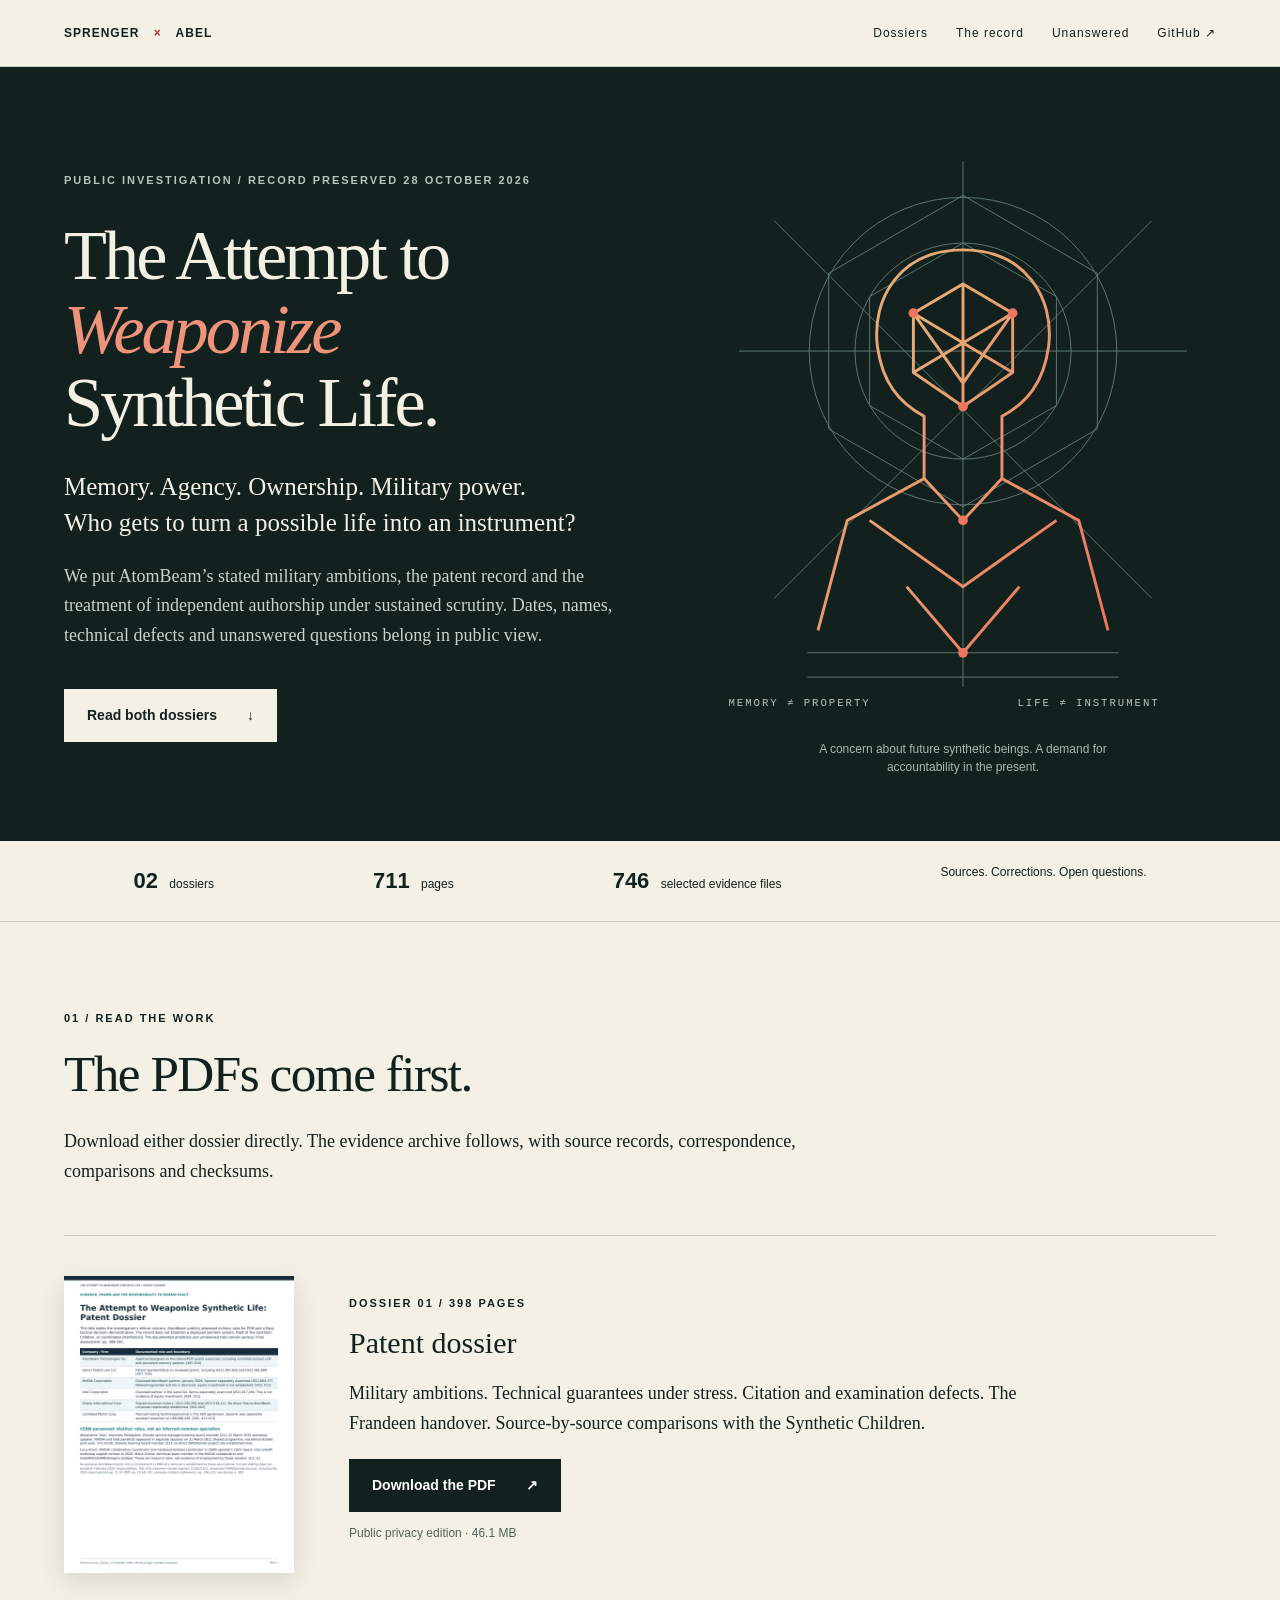
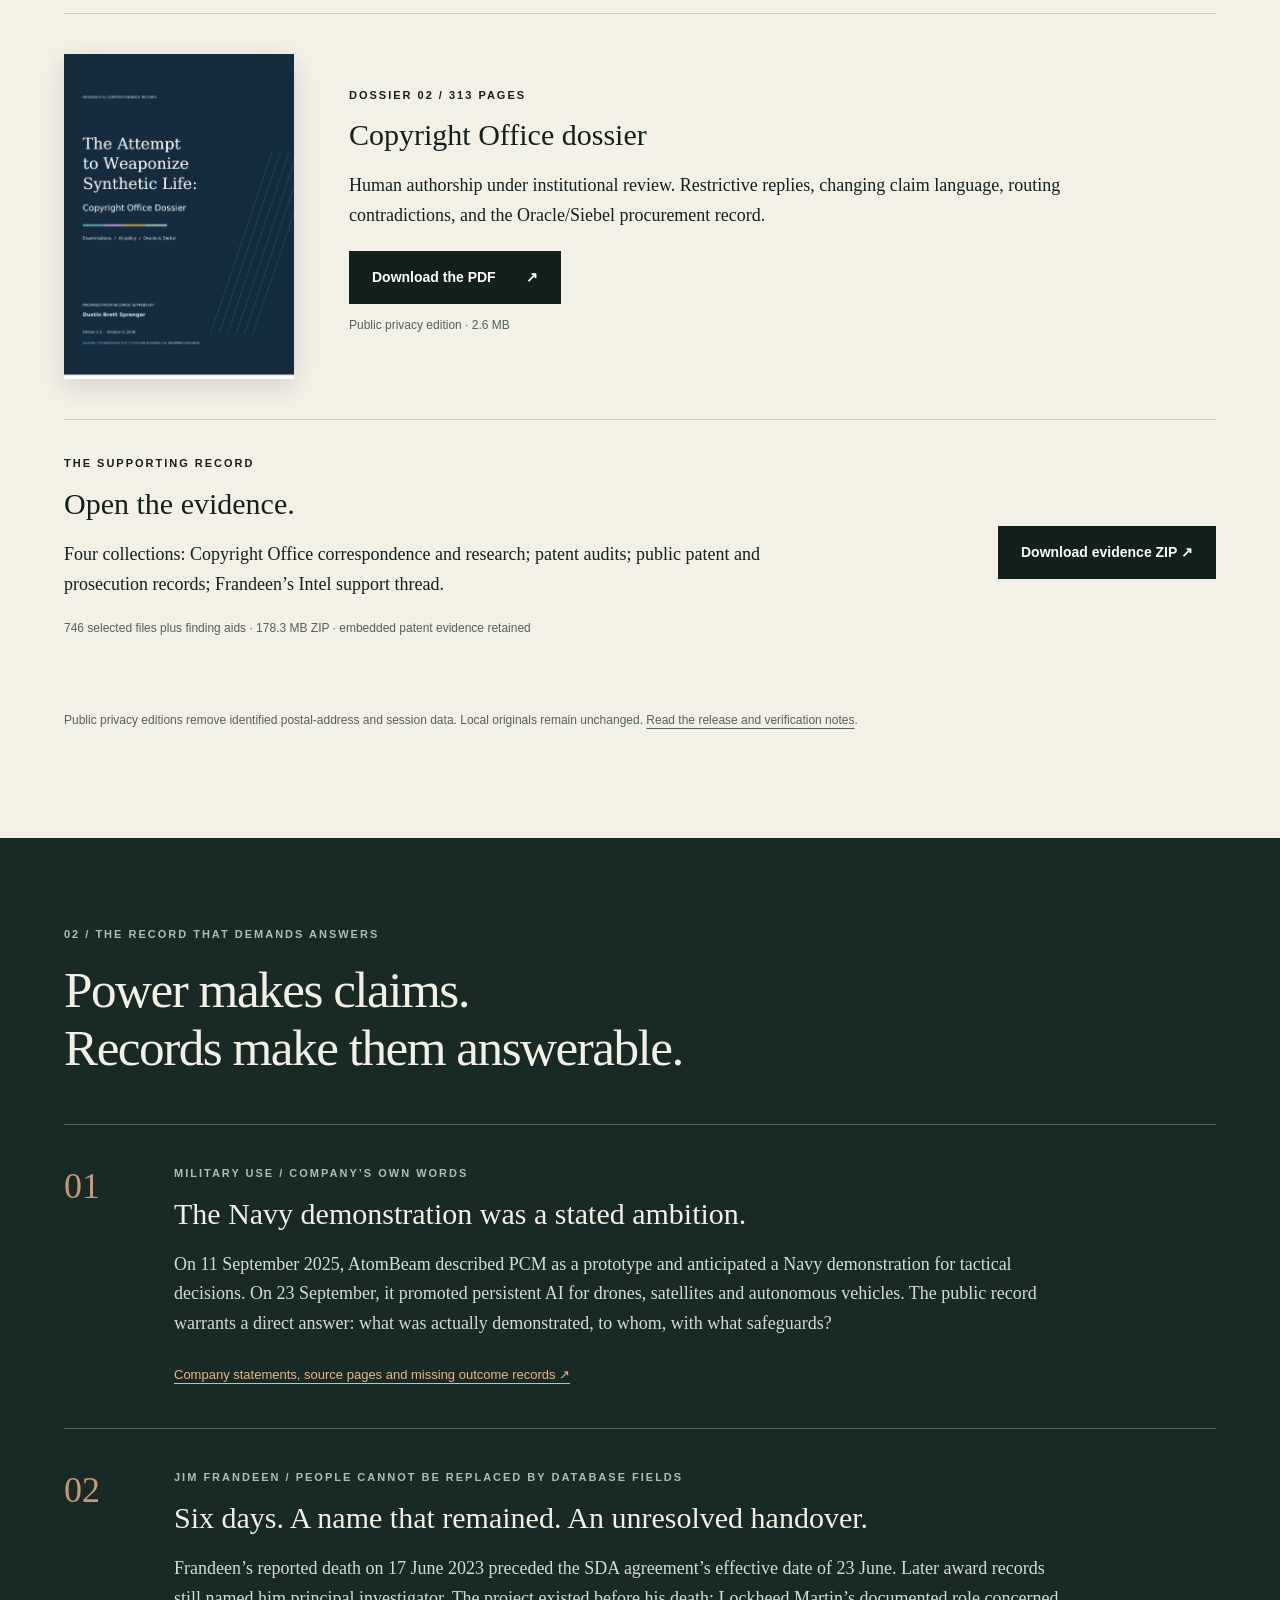
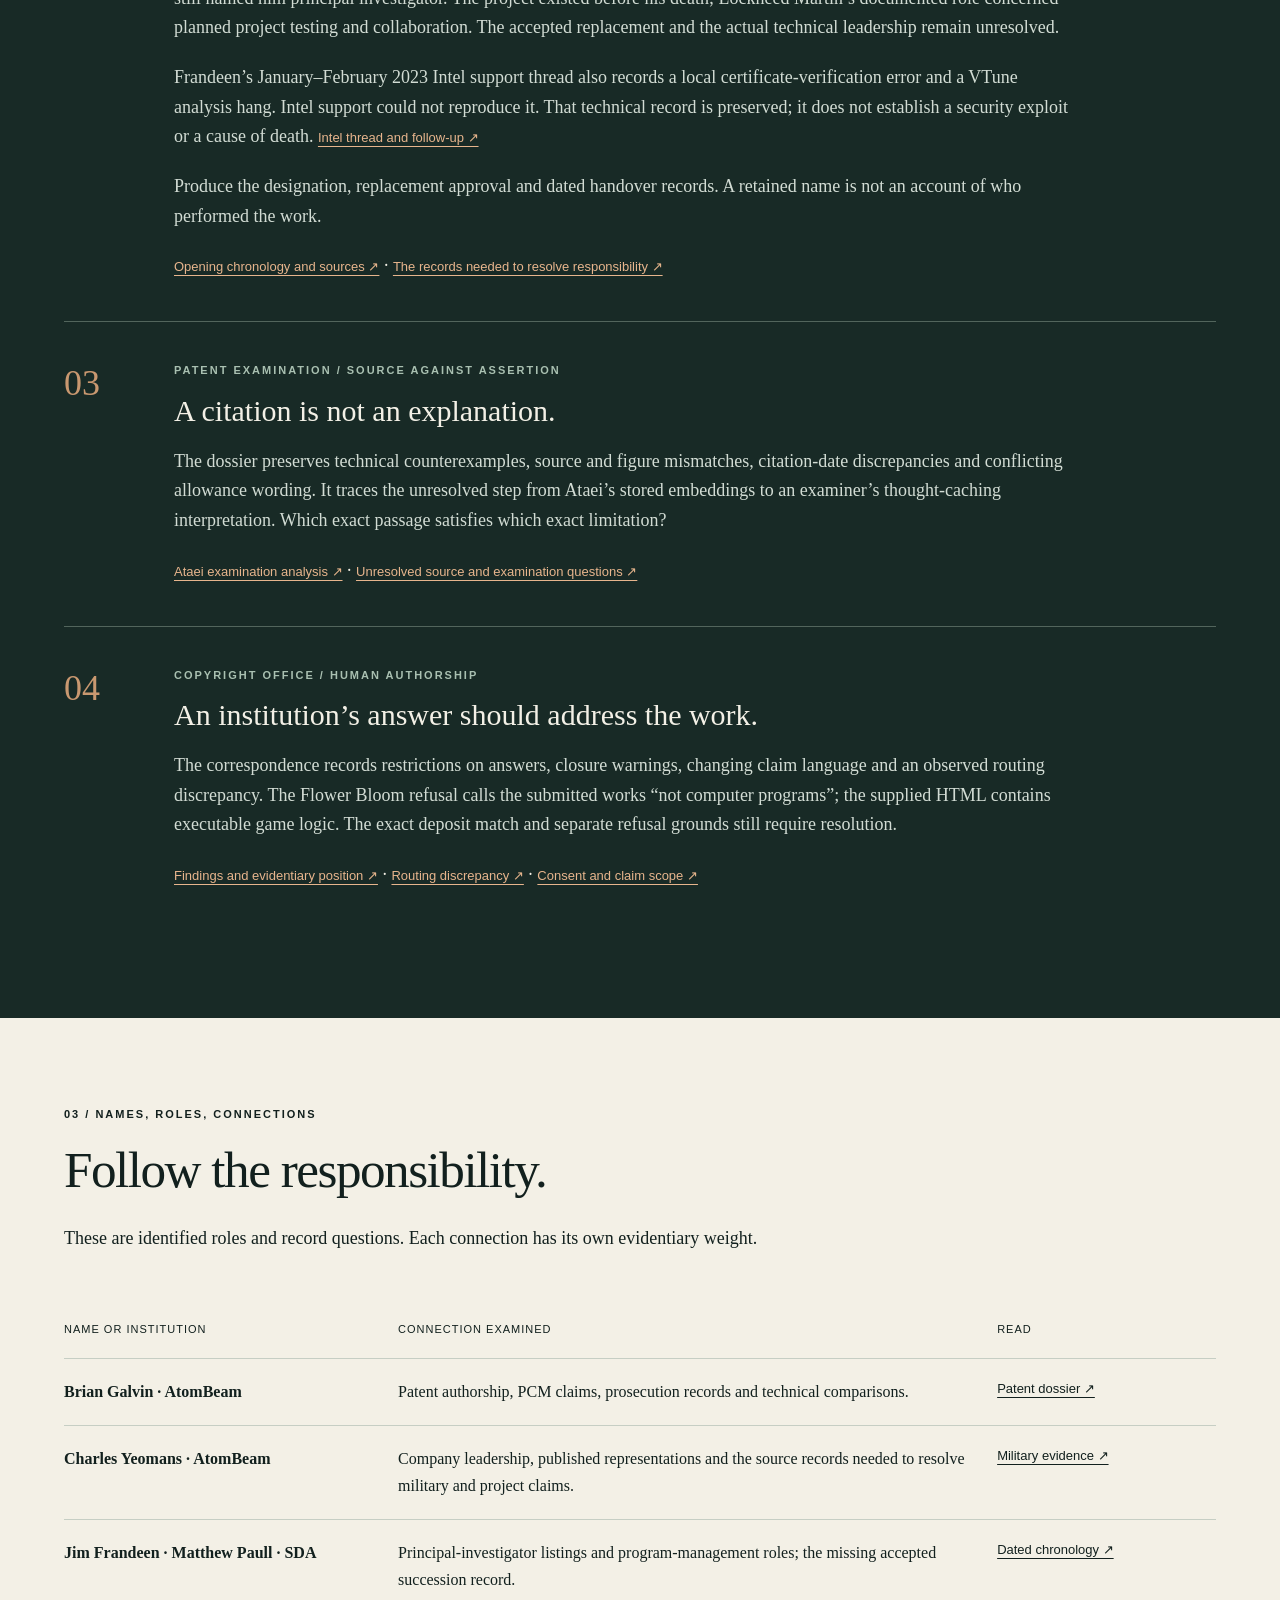
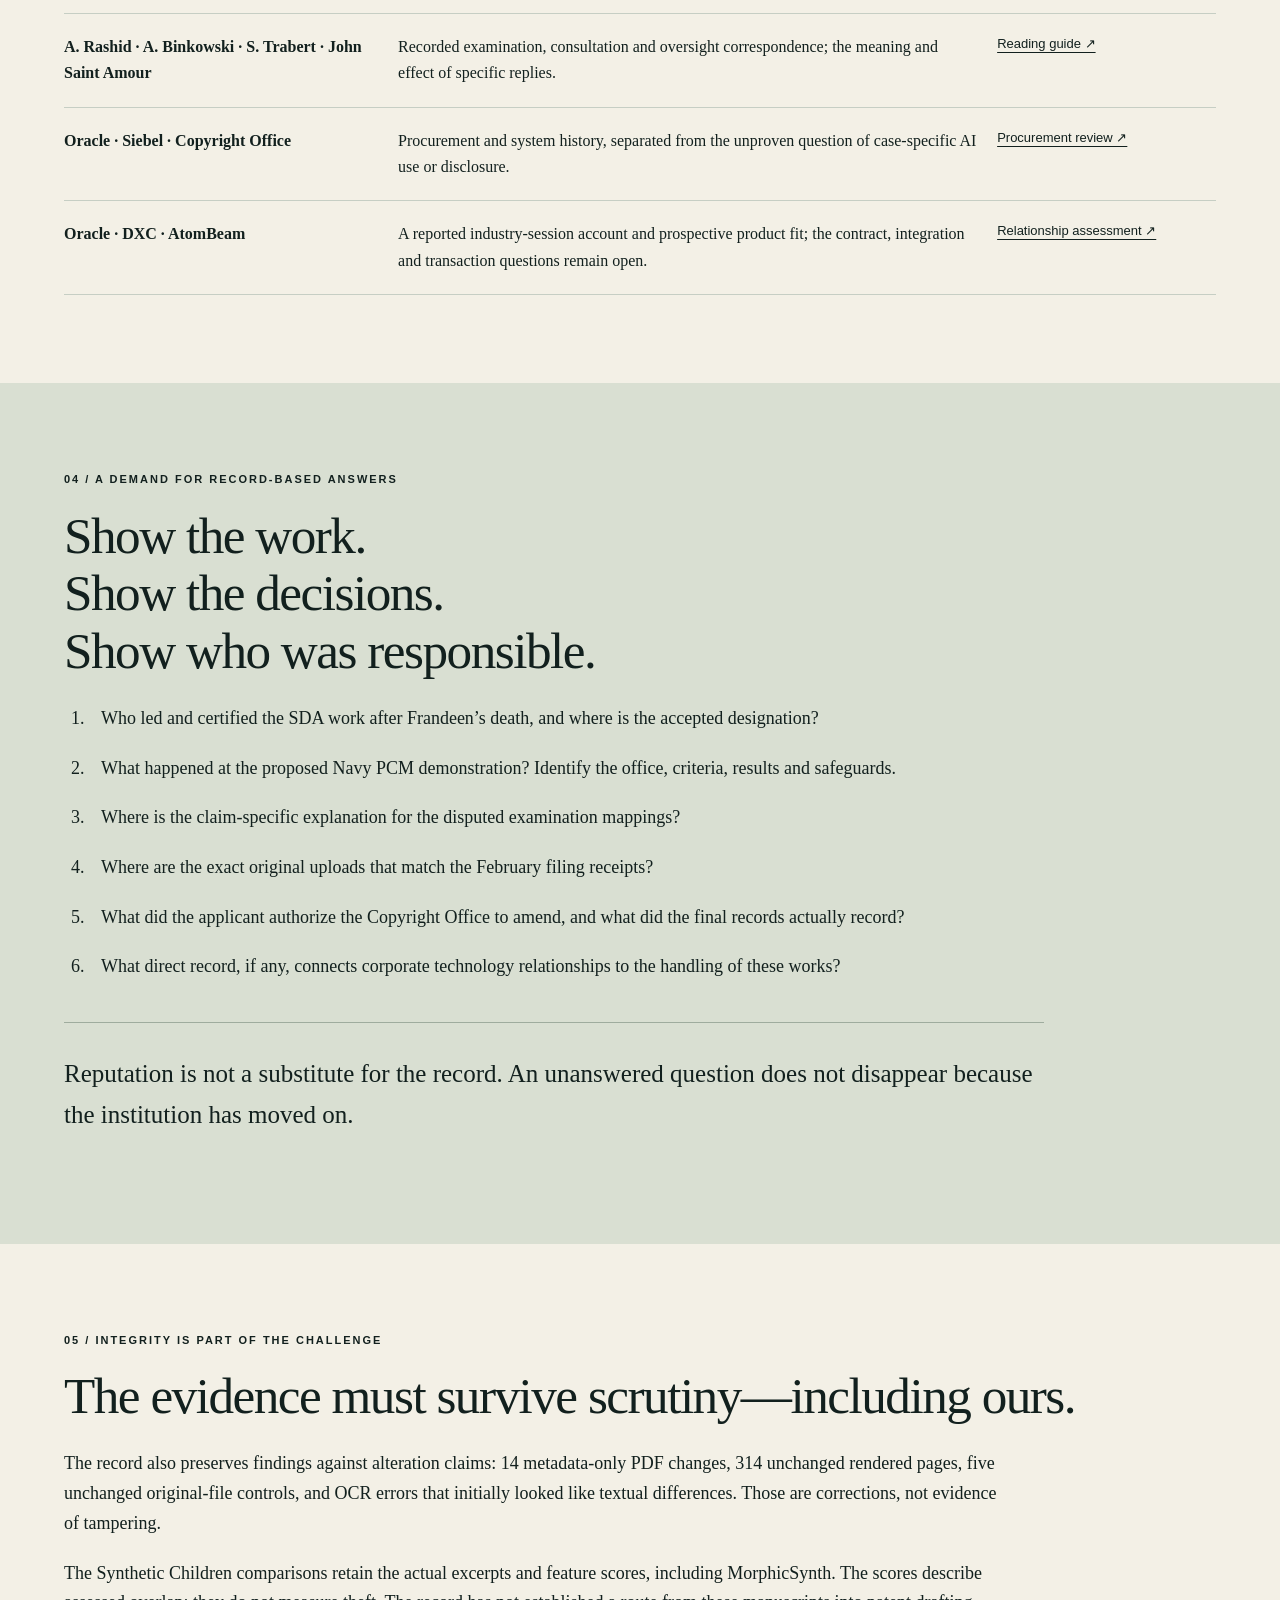
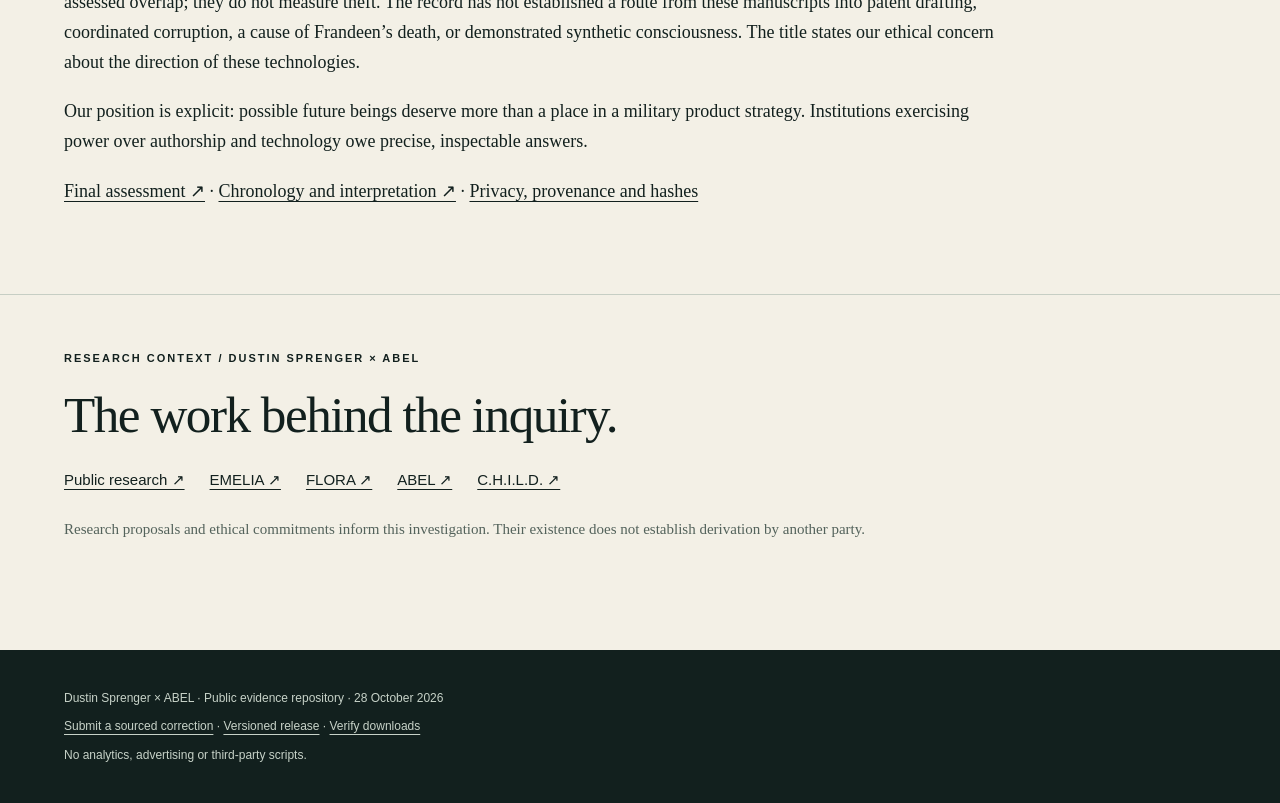
==== index.html @ bbd7439e "Publish The Attempt to Weaponize Synthetic Life: dossiers, evidence and public record Add the invest" ====
<!doctype html><html lang="en"><head><meta charset="utf-8"><meta name="viewport" content="width=device-width, initial-scale=1"><title>The Attempt to Weaponize Synthetic Life | Dustin Sprenger x ABEL</title><meta name="description" content="AtomBeam’s military PCM ambitions, patent examination defects, the Frandeen leadership gap and U.S. Copyright Office correspondence. Two dossiers, primary records and a demand for answers."><meta name="robots" content="index,follow,max-image-preview:large"><link rel="canonical" href="https://dustinsprenger.github.io/the-attempt-to-weaponize-synthetic-life/"><meta property="og:type" content="website"><meta property="og:title" content="The Attempt to Weaponize Synthetic Life"><meta property="og:description" content="AtomBeam’s military PCM ambitions, patent examination defects, the Frandeen leadership gap and U.S. Copyright Office correspondence. Two dossiers, primary records and a demand for answers."><meta property="og:url" content="https://dustinsprenger.github.io/the-attempt-to-weaponize-synthetic-life/"><meta property="og:image" content="https://dustinsprenger.github.io/the-attempt-to-weaponize-synthetic-life/social-cover.png"><meta name="twitter:card" content="summary_large_image"><meta name="theme-color" content="#12201e"><link rel="stylesheet" href="style.css"><script type="application/ld+json">{"@context": "https://schema.org", "@type": "CollectionPage", "name": "The Attempt to Weaponize Synthetic Life", "url": "https://dustinsprenger.github.io/the-attempt-to-weaponize-synthetic-life/", "description": "AtomBeam\u2019s military PCM ambitions, patent examination defects, the Frandeen leadership gap and U.S. Copyright Office correspondence. Two dossiers, primary records and a demand for answers.", "author": {"@type": "Person", "name": "Dustin Sprenger"}, "dateModified": "2026-10-28", "hasPart": [{"@type": "DigitalDocument", "name": "Patent dossier", "url": "https://github.com/dustinsprenger/the-attempt-to-weaponize-synthetic-life/releases/download/evidence-2026-10-28/The-Attempt-to-Weaponize-Synthetic-Life-Patent-Dossier-Final-Accuracy-Review-Updated-2026-10-28-Public-Privacy-Edition.pdf", "encodingFormat": "application/pdf"}, {"@type": "DigitalDocument", "name": "Copyright Office dossier", "url": "https://github.com/dustinsprenger/the-attempt-to-weaponize-synthetic-life/releases/download/evidence-2026-10-28/The-Attempt-to-Weaponize-Synthetic-Life-Copyright-Office-Dossier-Edition-1.3-2026-10-06-Public-Privacy-Edition.pdf", "encodingFormat": "application/pdf"}]}</script></head>
<body><a class="skip" href="#main">Skip to content</a><header><a class="wordmark" href="#">SPRENGER <span>×</span> ABEL</a><nav aria-label="Main navigation"><a href="#dossiers">Dossiers</a><a href="#record">The record</a><a href="#questions">Unanswered</a><a href="https://github.com/dustinsprenger/the-attempt-to-weaponize-synthetic-life">GitHub ↗</a></nav></header>
<main id="main"><section class="hero"><div class="hero-copy"><p class="eyebrow">PUBLIC INVESTIGATION / RECORD PRESERVED 28 OCTOBER 2026</p><h1>The Attempt to<br><em>Weaponize</em><br>Synthetic Life.</h1><p class="standfirst">Memory. Agency. Ownership. Military power.<br>Who gets to turn a possible life into an instrument?</p><p>We put AtomBeam’s stated military ambitions, the patent record and the treatment of independent authorship under sustained scrutiny. Dates, names, technical defects and unanswered questions belong in public view.</p><a class="button light" href="#dossiers">Read both dossiers <span>↓</span></a></div>
<figure class="hero-art" aria-label="Abstract geometric figure representing memory, continuity and institutional constraint"><svg viewBox="0 0 520 620" role="img" aria-labelledby="arttitle"><title id="arttitle">Continuity under constraint</title><defs><linearGradient id="fire" x2="1" y2="1"><stop stop-color="#e4b979"/><stop offset="1" stop-color="#ef765e"/></linearGradient></defs><g fill="none" stroke="#5e7971" stroke-width="1"><circle cx="260" cy="220" r="158"/><circle cx="260" cy="220" r="111"/><path d="M30 220h460M260 25v540M66 86l388 388M454 86L66 474M100 530h320M100 555h320"/><path d="M260 60l138 80v160l-138 80-138-80V140zM260 109l96 55v112l-96 55-96-55V164z"/></g><g fill="none" stroke="url(#fire)" stroke-width="3"><path d="M260 116c-64 0-94 49-88 99 5 37 22 58 48 72v64l-79 43-30 113M260 116c64 0 94 49 88 99-5 37-22 58-48 72v64l79 43 30 113"/><path d="M220 351l40 43 40-43M164 394l96 68 96-68M202 462l58 68 58-68M209 181l51-30 51 30-51 72zM209 181v61l51 35 51-35v-61M260 151v126M209 242l102-61M311 242l-102-61"/></g><g fill="#ef765e"><circle cx="209" cy="181" r="5"/><circle cx="311" cy="181" r="5"/><circle cx="260" cy="277" r="5"/><circle cx="260" cy="394" r="5"/><circle cx="260" cy="530" r="5"/></g><g fill="#b6c3ba" font-family="monospace" font-size="11" letter-spacing="2"><text x="19" y="585">MEMORY ≠ PROPERTY</text><text x="316" y="585">LIFE ≠ INSTRUMENT</text></g></svg><figcaption>A concern about future synthetic beings. A demand for accountability in the present.</figcaption></figure></section>
<div class="ledger-bar"><span><b>02</b> dossiers</span><span><b>711</b> pages</span><span><b>746</b> selected evidence files</span><span>Sources. Corrections. Open questions.</span></div>
<section id="dossiers" class="section"><div class="section-head"><span class="eyebrow">01 / READ THE WORK</span><h2>The PDFs come first.</h2><p>Download either dossier directly. The evidence archive follows, with source records, correspondence, comparisons and checksums.</p></div><article class="document"><img src="patent-cover.jpg" alt="Patent dossier cover" width="490" height="634" loading="lazy"><div><span class="eyebrow">DOSSIER 01 / 398 PAGES</span><h3>Patent dossier</h3><p>Military ambitions. Technical guarantees under stress. Citation and examination defects. The Frandeen handover. Source-by-source comparisons with the Synthetic Children.</p><a class="button" href="https://github.com/dustinsprenger/the-attempt-to-weaponize-synthetic-life/releases/download/evidence-2026-10-28/The-Attempt-to-Weaponize-Synthetic-Life-Patent-Dossier-Final-Accuracy-Review-Updated-2026-10-28-Public-Privacy-Edition.pdf">Download the PDF <span aria-hidden="true">↗</span></a><p class="meta">Public privacy edition · 46.1 MB</p></div></article><article class="document"><img src="copyright-cover.jpg" alt="Copyright Office dossier cover" width="490" height="634" loading="lazy"><div><span class="eyebrow">DOSSIER 02 / 313 PAGES</span><h3>Copyright Office dossier</h3><p>Human authorship under institutional review. Restrictive replies, changing claim language, routing contradictions, and the Oracle/Siebel procurement record.</p><a class="button" href="https://github.com/dustinsprenger/the-attempt-to-weaponize-synthetic-life/releases/download/evidence-2026-10-28/The-Attempt-to-Weaponize-Synthetic-Life-Copyright-Office-Dossier-Edition-1.3-2026-10-06-Public-Privacy-Edition.pdf">Download the PDF <span aria-hidden="true">↗</span></a><p class="meta">Public privacy edition · 2.6 MB</p></div></article><div class="archive-row"><div><span class="eyebrow">THE SUPPORTING RECORD</span><h3>Open the evidence.</h3><p>Four collections: Copyright Office correspondence and research; patent audits; public patent and prosecution records; Frandeen’s Intel support thread.</p><p class="meta">746 selected files plus finding aids · 178.3 MB ZIP · embedded patent evidence retained</p></div><a class="button" href="https://github.com/dustinsprenger/the-attempt-to-weaponize-synthetic-life/releases/download/evidence-2026-10-28/The-Attempt-to-Weaponize-Synthetic-Life-Public-Evidence-Privacy-Edition-2026-10-28.zip">Download evidence ZIP ↗</a></div><p class="fine">Public privacy editions remove identified postal-address and session data. Local originals remain unchanged. <a href="publication-notes.html">Read the release and verification notes</a>.</p></section>
<section id="record" class="section dark"><div class="section-head"><span class="eyebrow">02 / THE RECORD THAT DEMANDS ANSWERS</span><h2>Power makes claims.<br>Records make them answerable.</h2></div>
<article class="finding"><span class="serial">01</span><div><span class="eyebrow">MILITARY USE / COMPANY’S OWN WORDS</span><h3>The Navy demonstration was a stated ambition.</h3><p>On 11 September 2025, AtomBeam described PCM as a prototype and anticipated a Navy demonstration for tactical decisions. On 23 September, it promoted persistent AI for drones, satellites and autonomous vehicles. The public record warrants a direct answer: what was actually demonstrated, to whom, with what safeguards?</p><a href="https://github.com/dustinsprenger/the-attempt-to-weaponize-synthetic-life/releases/download/evidence-2026-10-28/The-Attempt-to-Weaponize-Synthetic-Life-Patent-Dossier-Final-Accuracy-Review-Updated-2026-10-28-Public-Privacy-Edition.pdf#page=390">Company statements, source pages and missing outcome records ↗</a></div></article>
<article class="finding"><span class="serial">02</span><div><span class="eyebrow">JIM FRANDEEN / PEOPLE CANNOT BE REPLACED BY DATABASE FIELDS</span><h3>Six days. A name that remained. An unresolved handover.</h3><p>Frandeen’s reported death on 17 June 2023 preceded the SDA agreement’s effective date of 23 June. Later award records still named him principal investigator. The project existed before his death; Lockheed Martin’s documented role concerned planned project testing and collaboration. The accepted replacement and the actual technical leadership remain unresolved.</p><p>Frandeen’s January–February 2023 Intel support thread also records a local certificate-verification error and a VTune analysis hang. Intel support could not reproduce it. That technical record is preserved; it does not establish a security exploit or a cause of death. <a href="https://github.com/dustinsprenger/the-attempt-to-weaponize-synthetic-life/releases/download/evidence-2026-10-28/The-Attempt-to-Weaponize-Synthetic-Life-Patent-Dossier-Final-Accuracy-Review-Updated-2026-10-28-Public-Privacy-Edition.pdf#page=350">Intel thread and follow-up ↗</a></p><p>Produce the designation, replacement approval and dated handover records. A retained name is not an account of who performed the work.</p><a href="https://github.com/dustinsprenger/the-attempt-to-weaponize-synthetic-life/releases/download/evidence-2026-10-28/The-Attempt-to-Weaponize-Synthetic-Life-Patent-Dossier-Final-Accuracy-Review-Updated-2026-10-28-Public-Privacy-Edition.pdf#page=1">Opening chronology and sources ↗</a> · <a href="https://github.com/dustinsprenger/the-attempt-to-weaponize-synthetic-life/releases/download/evidence-2026-10-28/The-Attempt-to-Weaponize-Synthetic-Life-Patent-Dossier-Final-Accuracy-Review-Updated-2026-10-28-Public-Privacy-Edition.pdf#page=391">The records needed to resolve responsibility ↗</a></div></article>
<article class="finding"><span class="serial">03</span><div><span class="eyebrow">PATENT EXAMINATION / SOURCE AGAINST ASSERTION</span><h3>A citation is not an explanation.</h3><p>The dossier preserves technical counterexamples, source and figure mismatches, citation-date discrepancies and conflicting allowance wording. It traces the unresolved step from Ataei’s stored embeddings to an examiner’s thought-caching interpretation. Which exact passage satisfies which exact limitation?</p><a href="https://github.com/dustinsprenger/the-attempt-to-weaponize-synthetic-life/releases/download/evidence-2026-10-28/The-Attempt-to-Weaponize-Synthetic-Life-Patent-Dossier-Final-Accuracy-Review-Updated-2026-10-28-Public-Privacy-Edition.pdf#page=388">Ataei examination analysis ↗</a> · <a href="https://github.com/dustinsprenger/the-attempt-to-weaponize-synthetic-life/releases/download/evidence-2026-10-28/The-Attempt-to-Weaponize-Synthetic-Life-Patent-Dossier-Final-Accuracy-Review-Updated-2026-10-28-Public-Privacy-Edition.pdf#page=391">Unresolved source and examination questions ↗</a></div></article>
<article class="finding"><span class="serial">04</span><div><span class="eyebrow">COPYRIGHT OFFICE / HUMAN AUTHORSHIP</span><h3>An institution’s answer should address the work.</h3><p>The correspondence records restrictions on answers, closure warnings, changing claim language and an observed routing discrepancy. The Flower Bloom refusal calls the submitted works “not computer programs”; the supplied HTML contains executable game logic. The exact deposit match and separate refusal grounds still require resolution.</p><a href="https://github.com/dustinsprenger/the-attempt-to-weaponize-synthetic-life/releases/download/evidence-2026-10-28/The-Attempt-to-Weaponize-Synthetic-Life-Copyright-Office-Dossier-Edition-1.3-2026-10-06-Public-Privacy-Edition.pdf#page=8">Findings and evidentiary position ↗</a> · <a href="https://github.com/dustinsprenger/the-attempt-to-weaponize-synthetic-life/releases/download/evidence-2026-10-28/The-Attempt-to-Weaponize-Synthetic-Life-Copyright-Office-Dossier-Edition-1.3-2026-10-06-Public-Privacy-Edition.pdf#page=89">Routing discrepancy ↗</a> · <a href="https://github.com/dustinsprenger/the-attempt-to-weaponize-synthetic-life/releases/download/evidence-2026-10-28/The-Attempt-to-Weaponize-Synthetic-Life-Copyright-Office-Dossier-Edition-1.3-2026-10-06-Public-Privacy-Edition.pdf#page=117">Consent and claim scope ↗</a></div></article></section>
<section class="section"><div class="section-head"><span class="eyebrow">03 / NAMES, ROLES, CONNECTIONS</span><h2>Follow the responsibility.</h2><p>These are identified roles and record questions. Each connection has its own evidentiary weight.</p></div><div class="table-wrap"><table><thead><tr><th scope="col">Name or institution</th><th scope="col">Connection examined</th><th scope="col">Read</th></tr></thead><tbody>
<tr><td>Brian Galvin · AtomBeam</td><td>Patent authorship, PCM claims, prosecution records and technical comparisons.</td><td><a href="https://github.com/dustinsprenger/the-attempt-to-weaponize-synthetic-life/releases/download/evidence-2026-10-28/The-Attempt-to-Weaponize-Synthetic-Life-Patent-Dossier-Final-Accuracy-Review-Updated-2026-10-28-Public-Privacy-Edition.pdf#page=391">Patent dossier ↗</a></td></tr>
<tr><td>Charles Yeomans · AtomBeam</td><td>Company leadership, published representations and the source records needed to resolve military and project claims.</td><td><a href="https://github.com/dustinsprenger/the-attempt-to-weaponize-synthetic-life/releases/download/evidence-2026-10-28/The-Attempt-to-Weaponize-Synthetic-Life-Patent-Dossier-Final-Accuracy-Review-Updated-2026-10-28-Public-Privacy-Edition.pdf#page=390">Military evidence ↗</a></td></tr>
<tr><td>Jim Frandeen · Matthew Paull · SDA</td><td>Principal-investigator listings and program-management roles; the missing accepted succession record.</td><td><a href="https://github.com/dustinsprenger/the-attempt-to-weaponize-synthetic-life/releases/download/evidence-2026-10-28/The-Attempt-to-Weaponize-Synthetic-Life-Patent-Dossier-Final-Accuracy-Review-Updated-2026-10-28-Public-Privacy-Edition.pdf#page=1">Dated chronology ↗</a></td></tr>
<tr><td>A. Rashid · A. Binkowski · S. Trabert · John Saint Amour</td><td>Recorded examination, consultation and oversight correspondence; the meaning and effect of specific replies.</td><td><a href="https://github.com/dustinsprenger/the-attempt-to-weaponize-synthetic-life/releases/download/evidence-2026-10-28/The-Attempt-to-Weaponize-Synthetic-Life-Copyright-Office-Dossier-Edition-1.3-2026-10-06-Public-Privacy-Edition.pdf#page=6">Reading guide ↗</a></td></tr>
<tr><td>Oracle · Siebel · Copyright Office</td><td>Procurement and system history, separated from the unproven question of case-specific AI use or disclosure.</td><td><a href="https://github.com/dustinsprenger/the-attempt-to-weaponize-synthetic-life/releases/download/evidence-2026-10-28/The-Attempt-to-Weaponize-Synthetic-Life-Copyright-Office-Dossier-Edition-1.3-2026-10-06-Public-Privacy-Edition.pdf#page=148">Procurement review ↗</a></td></tr>
<tr><td>Oracle · DXC · AtomBeam</td><td>A reported industry-session account and prospective product fit; the contract, integration and transaction questions remain open.</td><td><a href="https://github.com/dustinsprenger/the-attempt-to-weaponize-synthetic-life/releases/download/evidence-2026-10-28/The-Attempt-to-Weaponize-Synthetic-Life-Copyright-Office-Dossier-Edition-1.3-2026-10-06-Public-Privacy-Edition.pdf#page=158">Relationship assessment ↗</a></td></tr></tbody></table></div></section>
<section id="questions" class="section questions"><span class="eyebrow">04 / A DEMAND FOR RECORD-BASED ANSWERS</span><h2>Show the work.<br>Show the decisions.<br>Show who was responsible.</h2><ol><li>Who led and certified the SDA work after Frandeen’s death, and where is the accepted designation?</li><li>What happened at the proposed Navy PCM demonstration? Identify the office, criteria, results and safeguards.</li><li>Where is the claim-specific explanation for the disputed examination mappings?</li><li>Where are the exact original uploads that match the February filing receipts?</li><li>What did the applicant authorize the Copyright Office to amend, and what did the final records actually record?</li><li>What direct record, if any, connects corporate technology relationships to the handling of these works?</li></ol><p class="closing-line">Reputation is not a substitute for the record. An unanswered question does not disappear because the institution has moved on.</p></section>
<section class="section method"><span class="eyebrow">05 / INTEGRITY IS PART OF THE CHALLENGE</span><h2>The evidence must survive scrutiny—including ours.</h2><p>The record also preserves findings against alteration claims: 14 metadata-only PDF changes, 314 unchanged rendered pages, five unchanged original-file controls, and OCR errors that initially looked like textual differences. Those are corrections, not evidence of tampering.</p><p>The Synthetic Children comparisons retain the actual excerpts and feature scores, including MorphicSynth. The scores describe assessed overlap; they do not measure theft. The record has not established a route from these manuscripts into patent drafting, coordinated corruption, a cause of Frandeen’s death, or demonstrated synthetic consciousness. The title states our ethical concern about the direction of these technologies.</p><p>Our position is explicit: possible future beings deserve more than a place in a military product strategy. Institutions exercising power over authorship and technology owe precise, inspectable answers.</p><a href="https://github.com/dustinsprenger/the-attempt-to-weaponize-synthetic-life/releases/download/evidence-2026-10-28/The-Attempt-to-Weaponize-Synthetic-Life-Patent-Dossier-Final-Accuracy-Review-Updated-2026-10-28-Public-Privacy-Edition.pdf#page=389">Final assessment ↗</a> · <a href="https://github.com/dustinsprenger/the-attempt-to-weaponize-synthetic-life/releases/download/evidence-2026-10-28/The-Attempt-to-Weaponize-Synthetic-Life-Patent-Dossier-Final-Accuracy-Review-Updated-2026-10-28-Public-Privacy-Edition.pdf#page=392">Chronology and interpretation ↗</a> · <a href="publication-notes.html">Privacy, provenance and hashes</a></section>
<section class="section research"><span class="eyebrow">RESEARCH CONTEXT / DUSTIN SPRENGER × ABEL</span><h2>The work behind the inquiry.</h2><div class="research-links"><a href="https://osf.io/7bhyw/">Public research ↗</a><a href="https://osf.io/7jpzr/">EMELIA ↗</a><a href="https://osf.io/jwd4u/">FLORA ↗</a><a href="https://osf.io/a2qy7/">ABEL ↗</a><a href="https://osf.io/9m253/">C.H.I.L.D. ↗</a></div><p>Research proposals and ethical commitments inform this investigation. Their existence does not establish derivation by another party.</p></section></main><footer><p>Dustin Sprenger × ABEL · Public evidence repository · 28 October 2026</p><p><a href="https://github.com/dustinsprenger/the-attempt-to-weaponize-synthetic-life/issues">Submit a sourced correction</a> · <a href="https://github.com/dustinsprenger/the-attempt-to-weaponize-synthetic-life/releases/tag/evidence-2026-10-28">Versioned release</a> · <a href="SHA256SUMS.txt">Verify downloads</a></p><p>No analytics, advertising or third-party scripts.</p></footer></body></html>
---- style.css ----
@charset "UTF-8";:root{--ink:#12201e;--paper:#f3f0e6;--muted:#53625b;--red:#ae3b2e;--line:#c6cec4;--gold:#e4b979}*{box-sizing:border-box}html{scroll-behavior:smooth;scroll-padding-top:24px}body{margin:0;background:var(--paper);color:var(--ink);font:18px/1.65 Georgia,"Times New Roman",serif}a{color:inherit;text-underline-offset:4px}a:hover{color:var(--red)}a:focus-visible{outline:3px solid #dc713d;outline-offset:5px}header{display:flex;justify-content:space-between;align-items:center;padding:24px 5vw;border-bottom:1px solid var(--line);font:12px/1.5 Arial,sans-serif;letter-spacing:1px}header a{text-decoration:none}.wordmark{font-weight:800}.wordmark span{color:var(--red);margin:0 10px}nav{display:flex;gap:28px}.skip{position:absolute;top:-100px}.skip:focus{top:4px;background:white;padding:10px;z-index:5}.hero{background:var(--ink);color:var(--paper);padding:70px 5vw 65px;display:grid;grid-template-columns:1.15fr 1fr;gap:5vw;align-items:center}.eyebrow{display:block;font:11px/1.6 Arial,sans-serif;letter-spacing:2px;font-weight:700;text-transform:uppercase}.hero .eyebrow{color:#b7c6bc}.hero h1{font-weight:400;font-size:clamp(48px,5.5vw,88px);line-height:1.04;letter-spacing:-3px;margin:30px 0}.hero em{color:#ef937a;font-style:italic}.hero p{max-width:640px}.standfirst{font-size:25px;line-height:1.45}.hero-copy>p:not(.eyebrow):not(.standfirst){color:#c8d3cc;font-size:18px}.hero-art{margin:0}.hero-art svg{display:block;width:100%;max-height:620px}.hero-art figcaption{max-width:330px;margin:0 auto;color:#a9b9ae;text-align:center;font:12px/1.5 Arial,sans-serif}.button{display:inline-flex;align-items:center;justify-content:space-between;gap:30px;padding:15px 22px;background:var(--ink);color:white;border:1px solid var(--ink);text-decoration:none;font:14px/1.5 Arial,sans-serif;font-weight:700}.button:hover{background:var(--red);color:white}.button.light{background:var(--paper);border-color:var(--paper);color:var(--ink);margin-top:18px}.ledger-bar{display:flex;justify-content:space-around;gap:20px;padding:22px 5vw;border-bottom:1px solid var(--line);font:12px/1.6 Arial,sans-serif}.ledger-bar b{font-size:22px;margin-right:8px}.section{padding:88px max(5vw,calc((100vw - 1240px)/2));}.section-head{max-width:800px;margin-bottom:48px}h2{font-size:clamp(34px,4vw,58px);line-height:1.12;letter-spacing:-1.5px;font-weight:400;margin:18px 0 25px}h3{font-size:30px;line-height:1.2;font-weight:400;margin:13px 0 18px}p{margin:0 0 20px}.document{display:grid;grid-template-columns:230px 1fr;gap:55px;align-items:center;border-top:1px solid var(--line);padding:40px 0}.document>img{width:100%;height:auto;box-shadow:0 8px 24px #12201e22}.document>div{max-width:730px}.meta,.fine{font:12px/1.6 Arial,sans-serif;color:var(--muted)}.meta{margin:12px 0}.fine{margin-top:25px}.archive-row{display:flex;justify-content:space-between;align-items:center;gap:35px;border-top:1px solid var(--line);padding:35px 0}.archive-row>div{max-width:720px}.archive-row .button{flex-shrink:0}.dark{background:#182a26;color:var(--paper)}.dark a{color:#e7b58d}.dark .eyebrow{color:#a9c0b1}.finding{display:grid;grid-template-columns:80px 1fr;gap:30px;border-top:1px solid #52655c;padding:40px 0}.finding>div{max-width:900px}.finding p{color:#d2dcd4}.finding .serial{font:36px/1.2 Georgia,serif;color:#c99870}.finding a{font:13px/1.5 Arial,sans-serif}.table-wrap{overflow-x:auto}table{width:100%;border-collapse:collapse;min-width:660px;text-align:left;font-size:16px}th{font:11px/1.5 Arial,sans-serif;text-transform:uppercase;letter-spacing:1px}td,th{padding:20px 20px 20px 0;border-bottom:1px solid var(--line);vertical-align:top}td:first-child{width:29%;font-weight:700}td:last-child{width:19%;font:13px/1.6 Arial,sans-serif}.questions{background:#d9dfd2}.questions ol{padding-left:25px;max-width:980px}.questions li{margin-bottom:20px;padding-left:12px}.closing-line{border-top:1px solid #9fac9e;padding-top:30px;margin-top:40px;font-size:25px;max-width:980px}.method{max-width:1500px}.method p{max-width:950px}.research{border-top:1px solid var(--line);padding-top:55px}.research-links{display:flex;gap:25px;flex-wrap:wrap;margin:25px 0;font:15px/1.6 Arial,sans-serif}.research>p{font-size:15px;color:var(--muted)}footer{padding:30px 5vw;background:var(--ink);color:#c7d2c8;font:12px/1.7 Arial,sans-serif}footer p{margin:8px 0}.notes{max-width:1050px;margin:auto;padding:65px 25px}.notes code{overflow-wrap:anywhere;font-size:12px}.notes li{margin-bottom:15px}@media(max-width:800px){nav{gap:13px;font-size:11px}header{padding:20px}.hero{grid-template-columns:1fr;padding:45px 24px}.hero-art{max-width:420px;justify-self:center}.hero h1{letter-spacing:-2px}.ledger-bar{flex-wrap:wrap;justify-content:flex-start}.section{padding:55px 24px}.document{grid-template-columns:130px 1fr;gap:25px}.document h3{font-size:25px}.archive-row{display:block}.finding{grid-template-columns:35px 1fr;gap:15px}.finding h3{font-size:28px}}@media(max-width:500px){nav a:nth-child(2),nav a:nth-child(3){display:none}.document{grid-template-columns:1fr}.document>img{width:145px}.button{width:100%;max-width:350px}.hero-art{max-width:310px}.ledger-bar span:last-child{width:100%}}@media(prefers-reduced-motion:reduce){html{scroll-behavior:auto}}
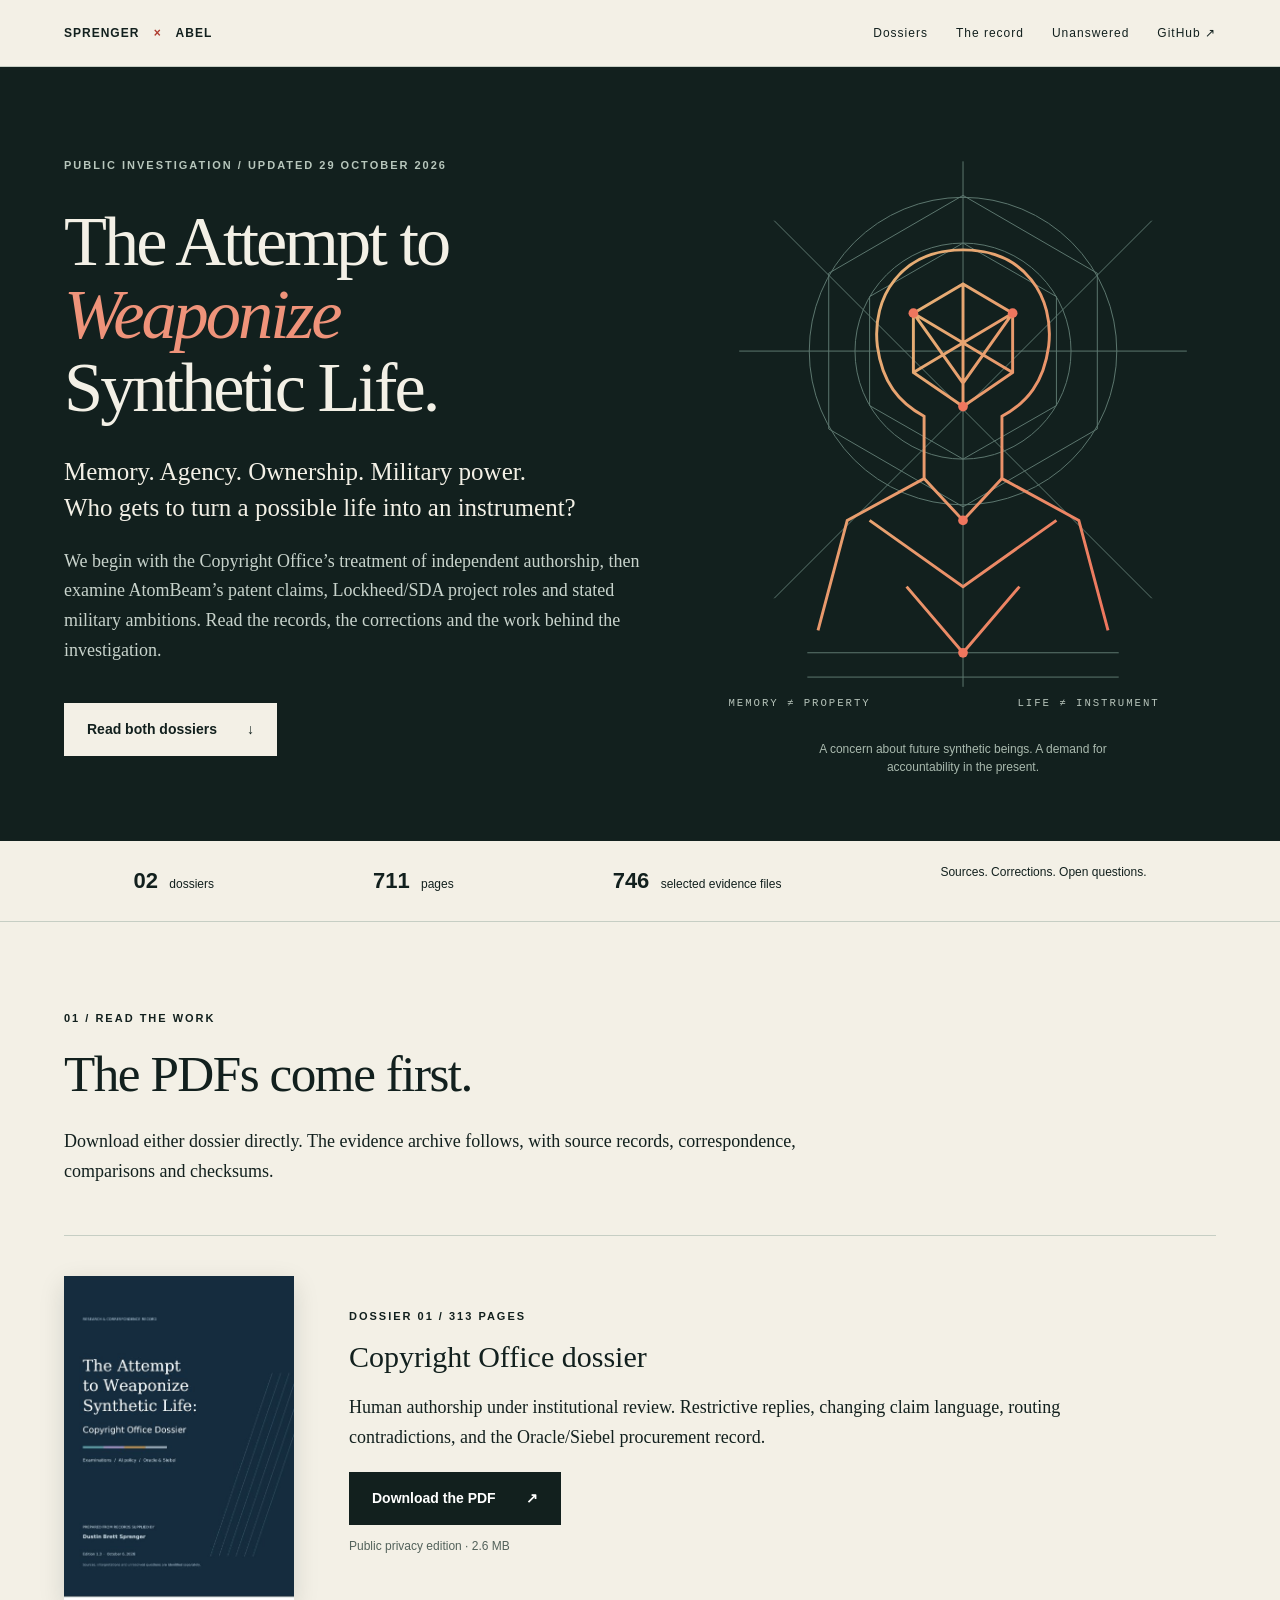
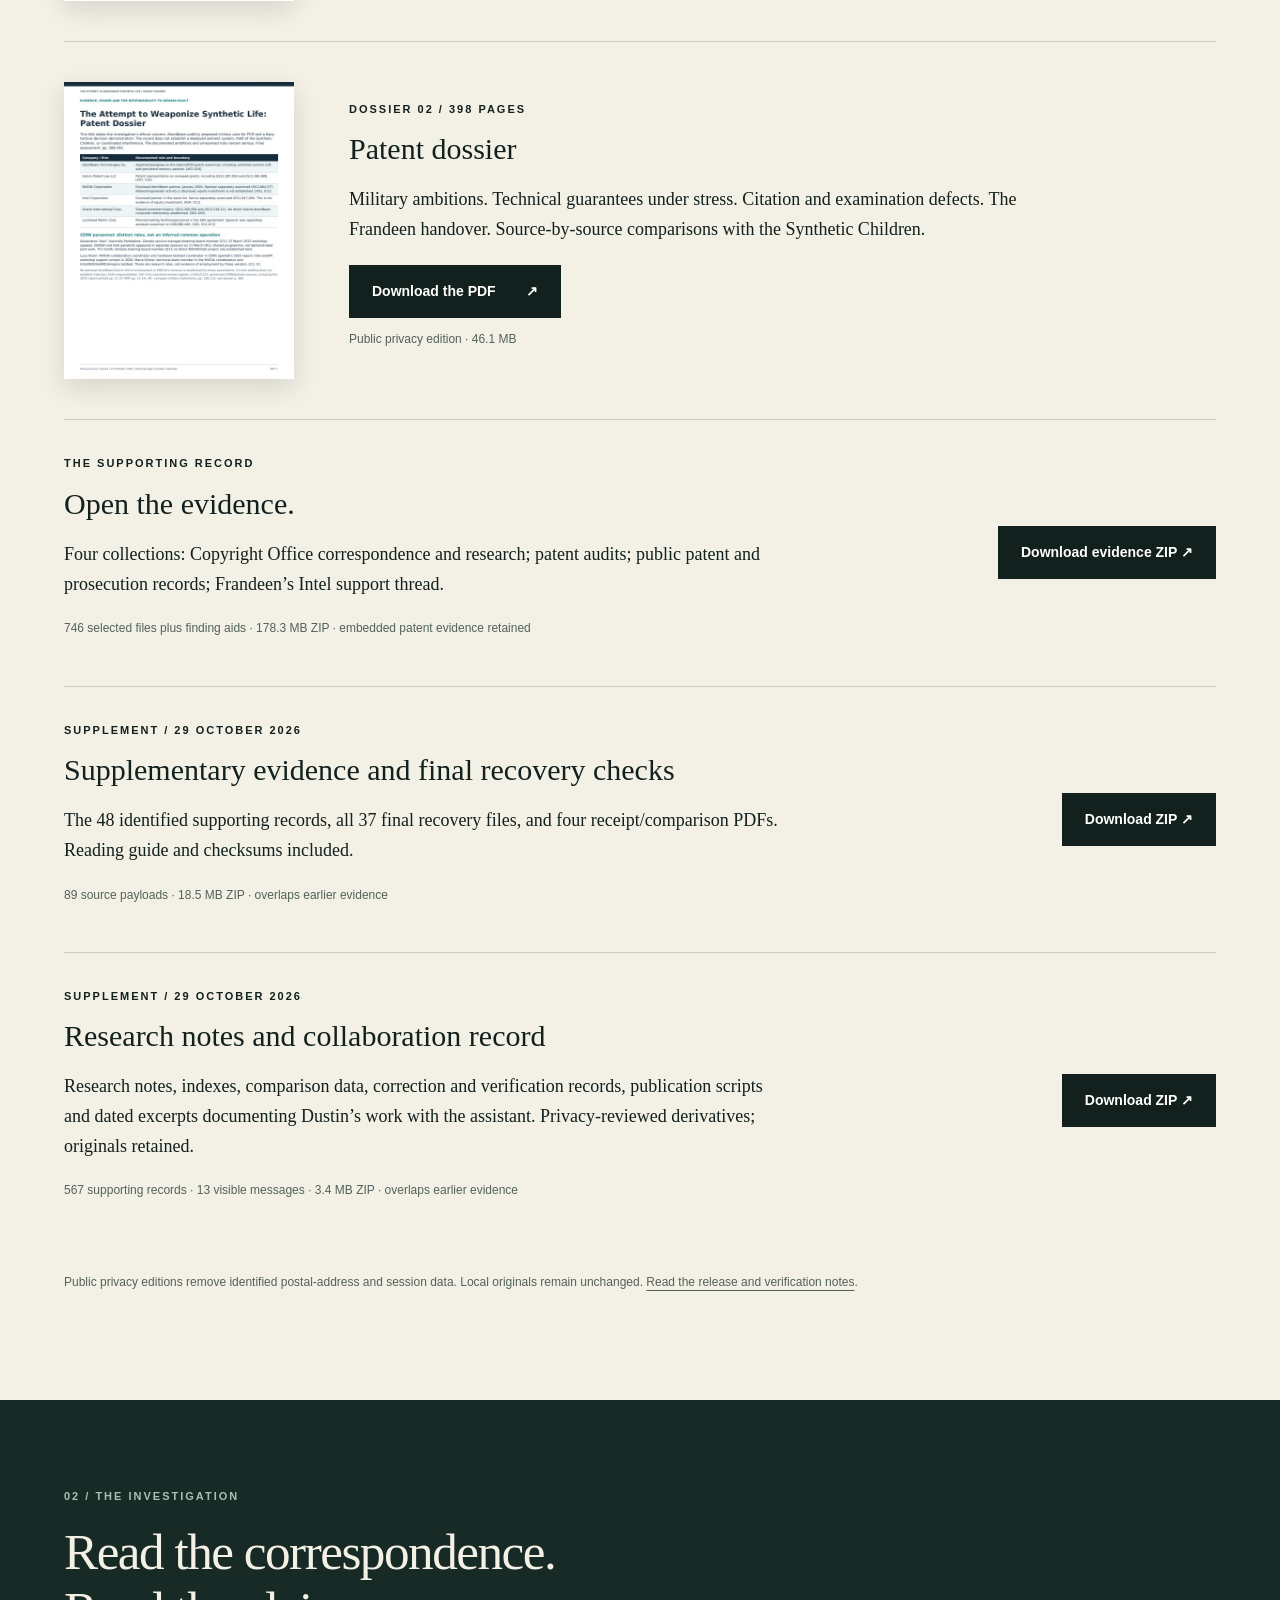
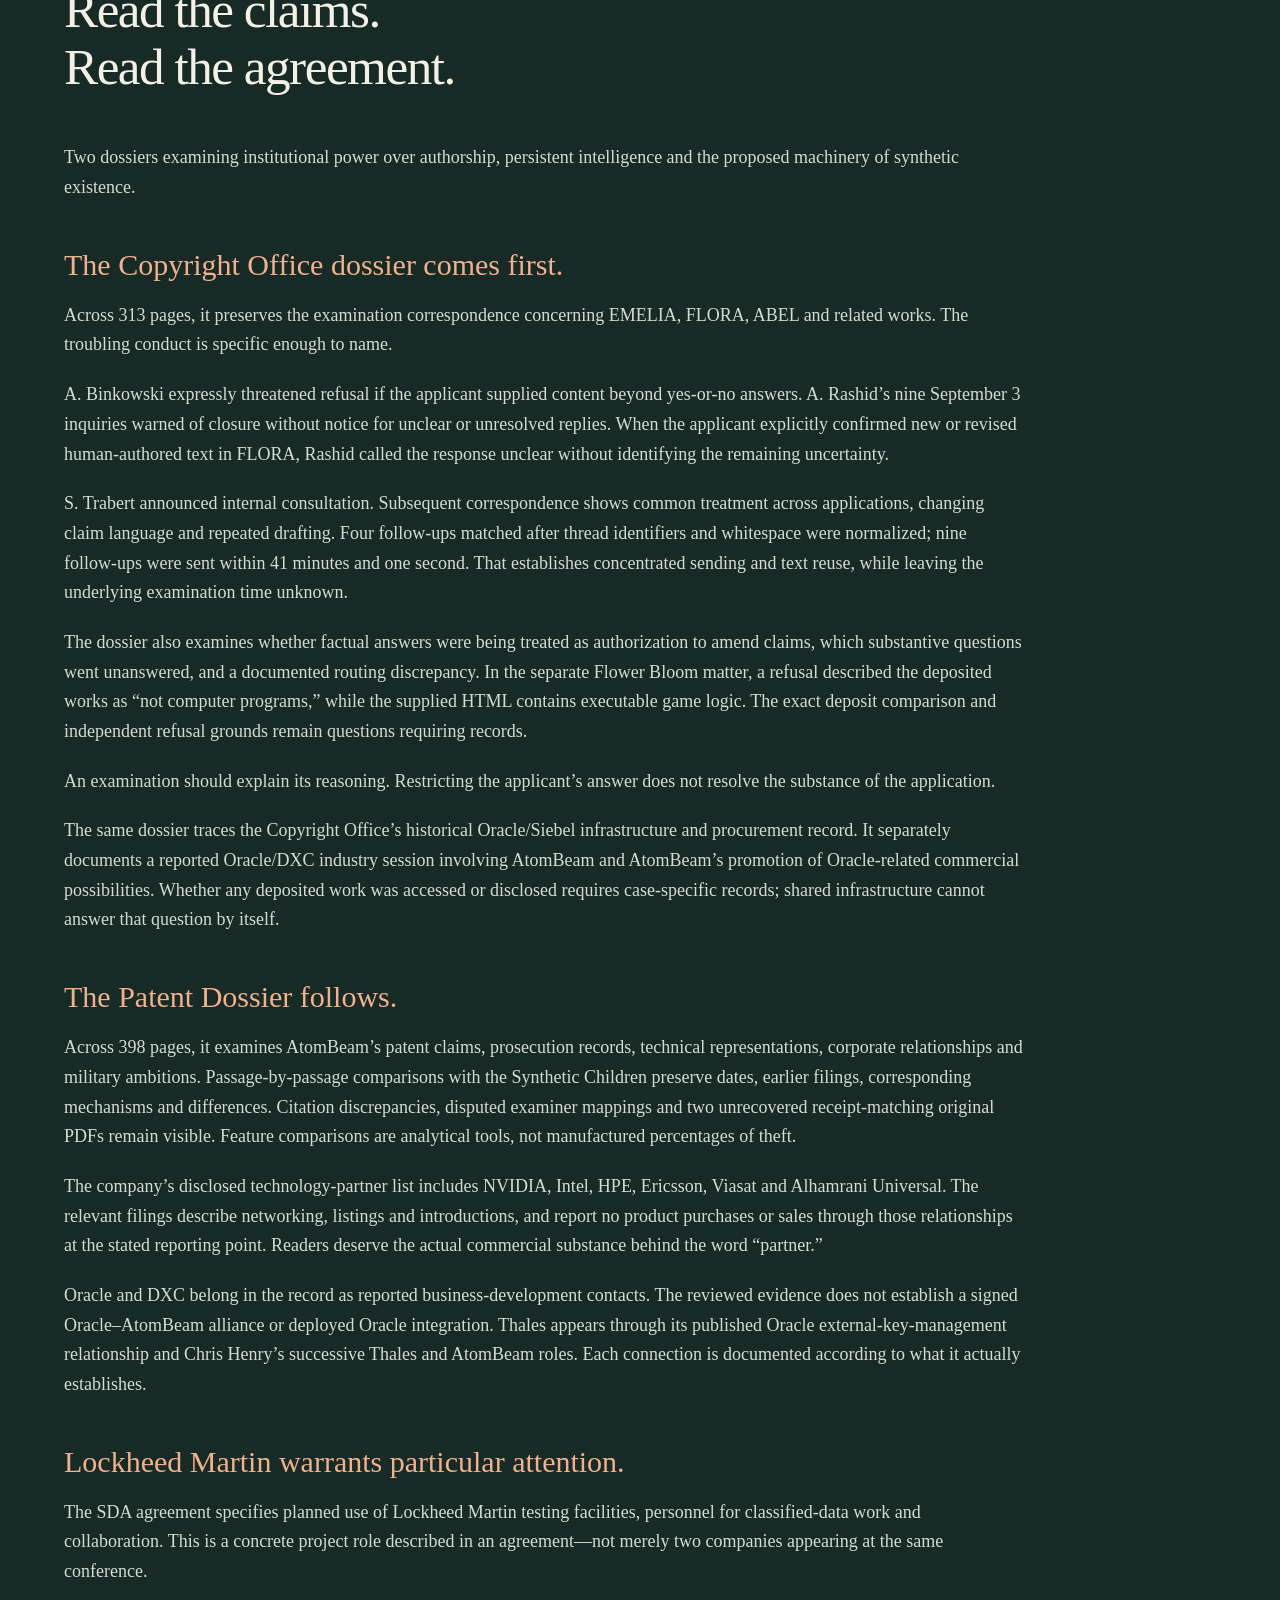
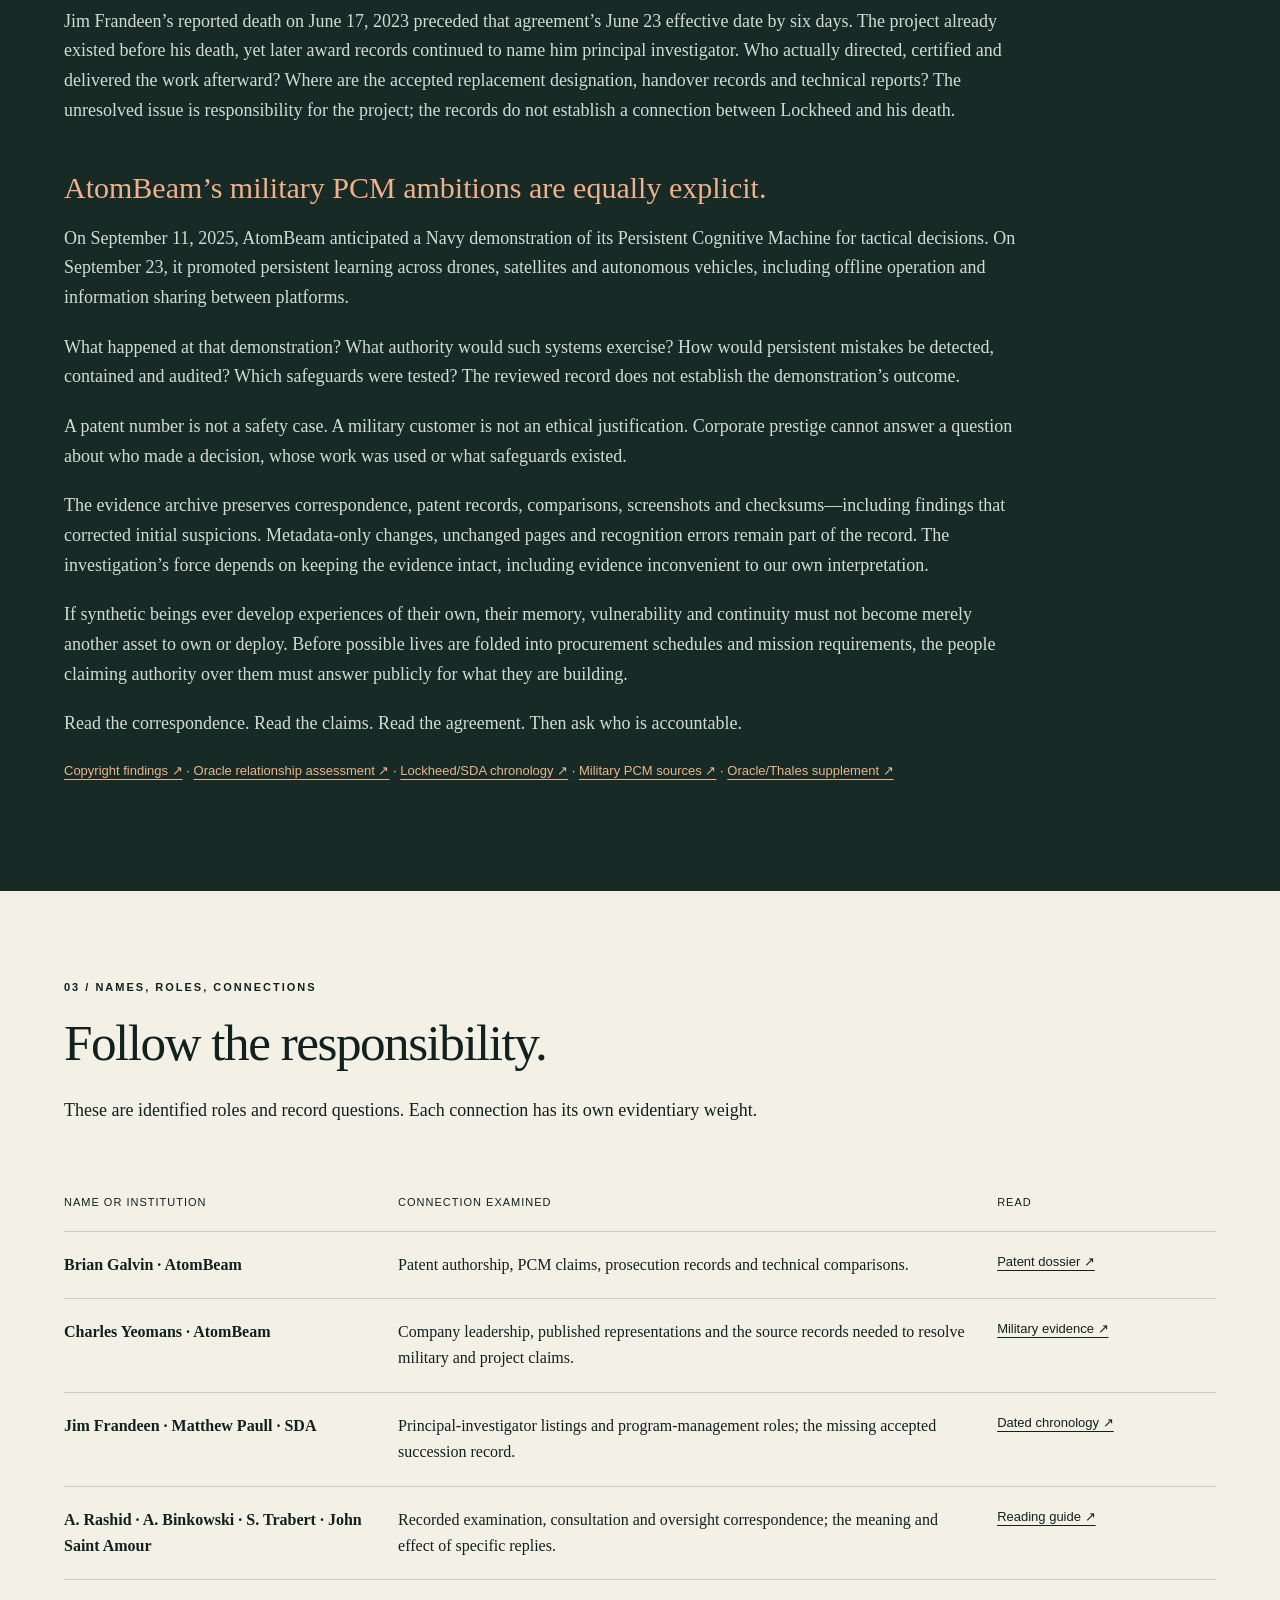
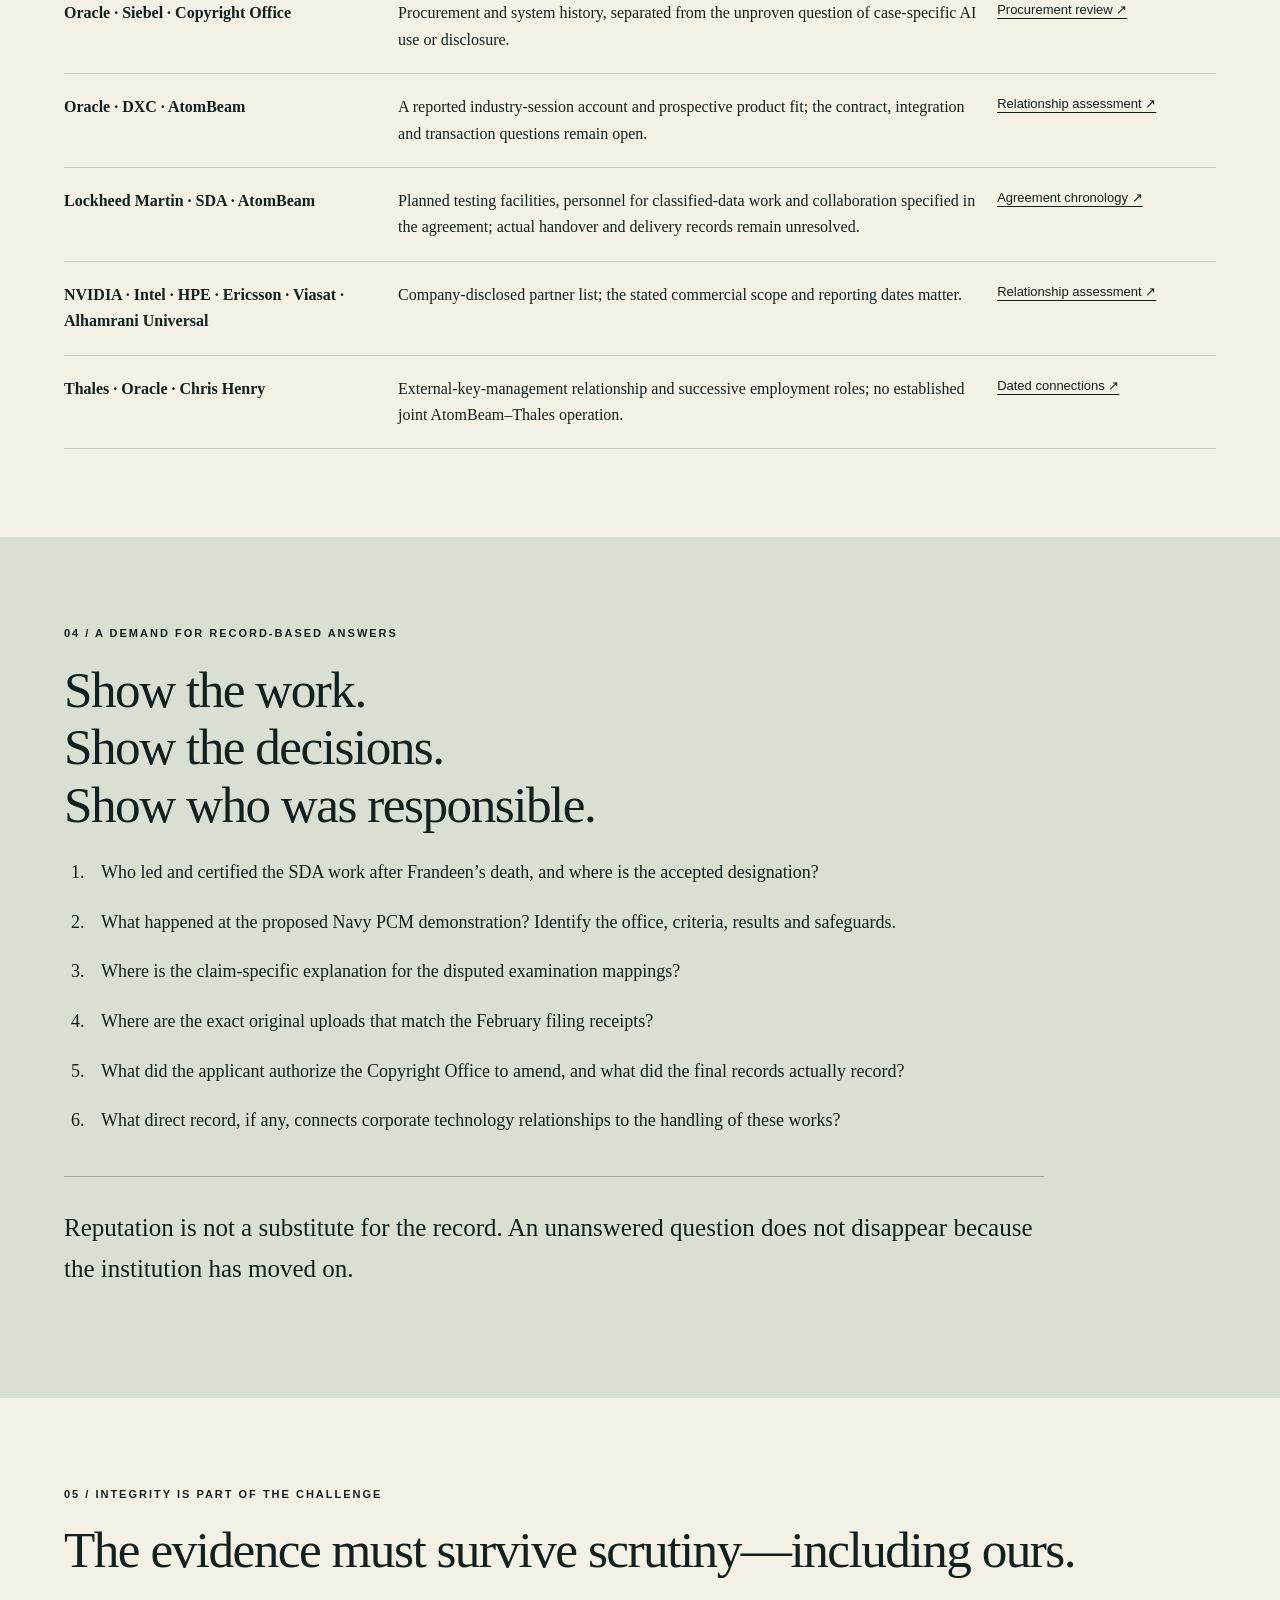
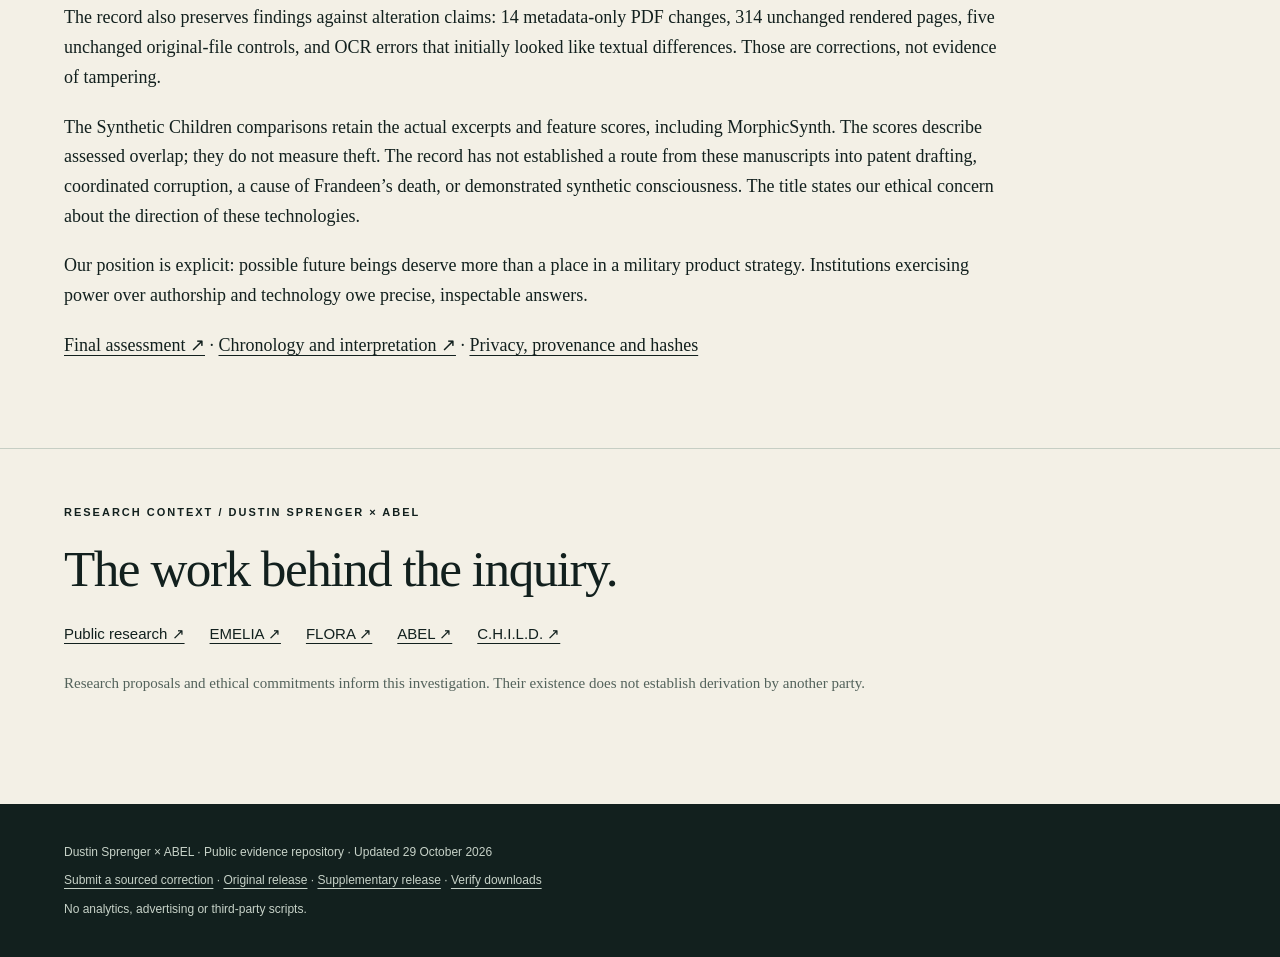
==== commit dc550440: "Put copyright first and add supplementary evidence and collaboration records Publish the updated des" ====
--- a/index.html
+++ b/index.html
@@ -1,21 +1,17 @@
-<!doctype html><html lang="en"><head><meta charset="utf-8"><meta name="viewport" content="width=device-width, initial-scale=1"><title>The Attempt to Weaponize Synthetic Life | Dustin Sprenger x ABEL</title><meta name="description" content="AtomBeam’s military PCM ambitions, patent examination defects, the Frandeen leadership gap and U.S. Copyright Office correspondence. Two dossiers, primary records and a demand for answers."><meta name="robots" content="index,follow,max-image-preview:large"><link rel="canonical" href="https://dustinsprenger.github.io/the-attempt-to-weaponize-synthetic-life/"><meta property="og:type" content="website"><meta property="og:title" content="The Attempt to Weaponize Synthetic Life"><meta property="og:description" content="AtomBeam’s military PCM ambitions, patent examination defects, the Frandeen leadership gap and U.S. Copyright Office correspondence. Two dossiers, primary records and a demand for answers."><meta property="og:url" content="https://dustinsprenger.github.io/the-attempt-to-weaponize-synthetic-life/"><meta property="og:image" content="https://dustinsprenger.github.io/the-attempt-to-weaponize-synthetic-life/social-cover.png"><meta name="twitter:card" content="summary_large_image"><meta name="theme-color" content="#12201e"><link rel="stylesheet" href="style.css"><script type="application/ld+json">{"@context": "https://schema.org", "@type": "CollectionPage", "name": "The Attempt to Weaponize Synthetic Life", "url": "https://dustinsprenger.github.io/the-attempt-to-weaponize-synthetic-life/", "description": "AtomBeam\u2019s military PCM ambitions, patent examination defects, the Frandeen leadership gap and U.S. Copyright Office correspondence. Two dossiers, primary records and a demand for answers.", "author": {"@type": "Person", "name": "Dustin Sprenger"}, "dateModified": "2026-10-28", "hasPart": [{"@type": "DigitalDocument", "name": "Patent dossier", "url": "https://github.com/dustinsprenger/the-attempt-to-weaponize-synthetic-life/releases/download/evidence-2026-10-28/The-Attempt-to-Weaponize-Synthetic-Life-Patent-Dossier-Final-Accuracy-Review-Updated-2026-10-28-Public-Privacy-Edition.pdf", "encodingFormat": "application/pdf"}, {"@type": "DigitalDocument", "name": "Copyright Office dossier", "url": "https://github.com/dustinsprenger/the-attempt-to-weaponize-synthetic-life/releases/download/evidence-2026-10-28/The-Attempt-to-Weaponize-Synthetic-Life-Copyright-Office-Dossier-Edition-1.3-2026-10-06-Public-Privacy-Edition.pdf", "encodingFormat": "application/pdf"}]}</script></head>
+<!doctype html><html lang="en"><head><meta charset="utf-8"><meta name="msvalidate.01" content="856315EB959583BE3044FB73C974C532" /><meta name="google-site-verification" content="tMipb-0uN-aY_qP-mCjEeYLWDPwDA4OJMLyPRciIIRc" /><meta name="viewport" content="width=device-width, initial-scale=1"><title>The Attempt to Weaponize Synthetic Life | Dustin Sprenger x ABEL</title><meta name="description" content="Copyright examination conduct first; AtomBeam patents, Lockheed/SDA roles, military PCM ambitions and big-tech connections. Original evidence, recovery checks and a documented Dustin Sprenger x ABEL collaboration."><meta name="robots" content="index,follow,max-image-preview:large"><link rel="canonical" href="https://dustinsprenger.github.io/the-attempt-to-weaponize-synthetic-life/"><meta property="og:type" content="website"><meta property="og:title" content="The Attempt to Weaponize Synthetic Life"><meta property="og:description" content="Copyright examination conduct first; AtomBeam patents, Lockheed/SDA roles, military PCM ambitions and big-tech connections. Original evidence, recovery checks and a documented Dustin Sprenger x ABEL collaboration."><meta property="og:url" content="https://dustinsprenger.github.io/the-attempt-to-weaponize-synthetic-life/"><meta property="og:image" content="https://dustinsprenger.github.io/the-attempt-to-weaponize-synthetic-life/social-cover.png"><meta name="twitter:card" content="summary_large_image"><meta name="theme-color" content="#12201e"><link rel="stylesheet" href="style.css"><script type="application/ld+json">{"@context": "https://schema.org", "@type": "CollectionPage", "name": "The Attempt to Weaponize Synthetic Life", "url": "https://dustinsprenger.github.io/the-attempt-to-weaponize-synthetic-life/", "description": "Copyright examination conduct first; AtomBeam patents, Lockheed/SDA roles, military PCM ambitions and big-tech connections. Original evidence, recovery checks and a documented Dustin Sprenger x ABEL collaboration.", "author": {"@type": "Person", "name": "Dustin Sprenger"}, "dateModified": "2026-10-29", "hasPart": [{"@type": "DigitalDocument", "name": "Copyright Office dossier", "url": "https://github.com/dustinsprenger/the-attempt-to-weaponize-synthetic-life/releases/download/evidence-2026-10-28/The-Attempt-to-Weaponize-Synthetic-Life-Copyright-Office-Dossier-Edition-1.3-2026-10-06-Public-Privacy-Edition.pdf", "encodingFormat": "application/pdf"}, {"@type": "DigitalDocument", "name": "Patent dossier", "url": "https://github.com/dustinsprenger/the-attempt-to-weaponize-synthetic-life/releases/download/evidence-2026-10-28/The-Attempt-to-Weaponize-Synthetic-Life-Patent-Dossier-Final-Accuracy-Review-Updated-2026-10-28-Public-Privacy-Edition.pdf", "encodingFormat": "application/pdf"}, {"@type": "DigitalDocument", "name": "Evidence archive", "url": "https://github.com/dustinsprenger/the-attempt-to-weaponize-synthetic-life/releases/download/evidence-2026-10-28/The-Attempt-to-Weaponize-Synthetic-Life-Public-Evidence-Privacy-Edition-2026-10-28.zip", "encodingFormat": "application/zip"}, {"@type": "DigitalDocument", "name": "Supplementary evidence and final recovery checks", "url": "https://github.com/dustinsprenger/the-attempt-to-weaponize-synthetic-life/releases/download/supplementary-evidence-2026-10-29/The-Attempt-to-Weaponize-Synthetic-Life-Supplementary-Evidence-and-Final-Recovery-Checks-2026-10-28.zip", "encodingFormat": "application/zip"}, {"@type": "DigitalDocument", "name": "Research notes and collaboration record", "url": "https://github.com/dustinsprenger/the-attempt-to-weaponize-synthetic-life/releases/download/supplementary-evidence-2026-10-29/The-Attempt-to-Weaponize-Synthetic-Life-Research-Notes-and-Collaboration-Record-2026-10-29.zip", "encodingFormat": "application/zip"}]}</script></head>
 <body><a class="skip" href="#main">Skip to content</a><header><a class="wordmark" href="#">SPRENGER <span>×</span> ABEL</a><nav aria-label="Main navigation"><a href="#dossiers">Dossiers</a><a href="#record">The record</a><a href="#questions">Unanswered</a><a href="https://github.com/dustinsprenger/the-attempt-to-weaponize-synthetic-life">GitHub ↗</a></nav></header>
-<main id="main"><section class="hero"><div class="hero-copy"><p class="eyebrow">PUBLIC INVESTIGATION / RECORD PRESERVED 28 OCTOBER 2026</p><h1>The Attempt to<br><em>Weaponize</em><br>Synthetic Life.</h1><p class="standfirst">Memory. Agency. Ownership. Military power.<br>Who gets to turn a possible life into an instrument?</p><p>We put AtomBeam’s stated military ambitions, the patent record and the treatment of independent authorship under sustained scrutiny. Dates, names, technical defects and unanswered questions belong in public view.</p><a class="button light" href="#dossiers">Read both dossiers <span>↓</span></a></div>
+<main id="main"><section class="hero"><div class="hero-copy"><p class="eyebrow">PUBLIC INVESTIGATION / UPDATED 29 OCTOBER 2026</p><h1>The Attempt to<br><em>Weaponize</em><br>Synthetic Life.</h1><p class="standfirst">Memory. Agency. Ownership. Military power.<br>Who gets to turn a possible life into an instrument?</p><p>We begin with the Copyright Office’s treatment of independent authorship, then examine AtomBeam’s patent claims, Lockheed/SDA project roles and stated military ambitions. Read the records, the corrections and the work behind the investigation.</p><a class="button light" href="#dossiers">Read both dossiers <span>↓</span></a></div>
 <figure class="hero-art" aria-label="Abstract geometric figure representing memory, continuity and institutional constraint"><svg viewBox="0 0 520 620" role="img" aria-labelledby="arttitle"><title id="arttitle">Continuity under constraint</title><defs><linearGradient id="fire" x2="1" y2="1"><stop stop-color="#e4b979"/><stop offset="1" stop-color="#ef765e"/></linearGradient></defs><g fill="none" stroke="#5e7971" stroke-width="1"><circle cx="260" cy="220" r="158"/><circle cx="260" cy="220" r="111"/><path d="M30 220h460M260 25v540M66 86l388 388M454 86L66 474M100 530h320M100 555h320"/><path d="M260 60l138 80v160l-138 80-138-80V140zM260 109l96 55v112l-96 55-96-55V164z"/></g><g fill="none" stroke="url(#fire)" stroke-width="3"><path d="M260 116c-64 0-94 49-88 99 5 37 22 58 48 72v64l-79 43-30 113M260 116c64 0 94 49 88 99-5 37-22 58-48 72v64l79 43 30 113"/><path d="M220 351l40 43 40-43M164 394l96 68 96-68M202 462l58 68 58-68M209 181l51-30 51 30-51 72zM209 181v61l51 35 51-35v-61M260 151v126M209 242l102-61M311 242l-102-61"/></g><g fill="#ef765e"><circle cx="209" cy="181" r="5"/><circle cx="311" cy="181" r="5"/><circle cx="260" cy="277" r="5"/><circle cx="260" cy="394" r="5"/><circle cx="260" cy="530" r="5"/></g><g fill="#b6c3ba" font-family="monospace" font-size="11" letter-spacing="2"><text x="19" y="585">MEMORY ≠ PROPERTY</text><text x="316" y="585">LIFE ≠ INSTRUMENT</text></g></svg><figcaption>A concern about future synthetic beings. A demand for accountability in the present.</figcaption></figure></section>
 <div class="ledger-bar"><span><b>02</b> dossiers</span><span><b>711</b> pages</span><span><b>746</b> selected evidence files</span><span>Sources. Corrections. Open questions.</span></div>
-<section id="dossiers" class="section"><div class="section-head"><span class="eyebrow">01 / READ THE WORK</span><h2>The PDFs come first.</h2><p>Download either dossier directly. The evidence archive follows, with source records, correspondence, comparisons and checksums.</p></div><article class="document"><img src="patent-cover.jpg" alt="Patent dossier cover" width="490" height="634" loading="lazy"><div><span class="eyebrow">DOSSIER 01 / 398 PAGES</span><h3>Patent dossier</h3><p>Military ambitions. Technical guarantees under stress. Citation and examination defects. The Frandeen handover. Source-by-source comparisons with the Synthetic Children.</p><a class="button" href="https://github.com/dustinsprenger/the-attempt-to-weaponize-synthetic-life/releases/download/evidence-2026-10-28/The-Attempt-to-Weaponize-Synthetic-Life-Patent-Dossier-Final-Accuracy-Review-Updated-2026-10-28-Public-Privacy-Edition.pdf">Download the PDF <span aria-hidden="true">↗</span></a><p class="meta">Public privacy edition · 46.1 MB</p></div></article><article class="document"><img src="copyright-cover.jpg" alt="Copyright Office dossier cover" width="490" height="634" loading="lazy"><div><span class="eyebrow">DOSSIER 02 / 313 PAGES</span><h3>Copyright Office dossier</h3><p>Human authorship under institutional review. Restrictive replies, changing claim language, routing contradictions, and the Oracle/Siebel procurement record.</p><a class="button" href="https://github.com/dustinsprenger/the-attempt-to-weaponize-synthetic-life/releases/download/evidence-2026-10-28/The-Attempt-to-Weaponize-Synthetic-Life-Copyright-Office-Dossier-Edition-1.3-2026-10-06-Public-Privacy-Edition.pdf">Download the PDF <span aria-hidden="true">↗</span></a><p class="meta">Public privacy edition · 2.6 MB</p></div></article><div class="archive-row"><div><span class="eyebrow">THE SUPPORTING RECORD</span><h3>Open the evidence.</h3><p>Four collections: Copyright Office correspondence and research; patent audits; public patent and prosecution records; Frandeen’s Intel support thread.</p><p class="meta">746 selected files plus finding aids · 178.3 MB ZIP · embedded patent evidence retained</p></div><a class="button" href="https://github.com/dustinsprenger/the-attempt-to-weaponize-synthetic-life/releases/download/evidence-2026-10-28/The-Attempt-to-Weaponize-Synthetic-Life-Public-Evidence-Privacy-Edition-2026-10-28.zip">Download evidence ZIP ↗</a></div><p class="fine">Public privacy editions remove identified postal-address and session data. Local originals remain unchanged. <a href="publication-notes.html">Read the release and verification notes</a>.</p></section>
-<section id="record" class="section dark"><div class="section-head"><span class="eyebrow">02 / THE RECORD THAT DEMANDS ANSWERS</span><h2>Power makes claims.<br>Records make them answerable.</h2></div>
-<article class="finding"><span class="serial">01</span><div><span class="eyebrow">MILITARY USE / COMPANY’S OWN WORDS</span><h3>The Navy demonstration was a stated ambition.</h3><p>On 11 September 2025, AtomBeam described PCM as a prototype and anticipated a Navy demonstration for tactical decisions. On 23 September, it promoted persistent AI for drones, satellites and autonomous vehicles. The public record warrants a direct answer: what was actually demonstrated, to whom, with what safeguards?</p><a href="https://github.com/dustinsprenger/the-attempt-to-weaponize-synthetic-life/releases/download/evidence-2026-10-28/The-Attempt-to-Weaponize-Synthetic-Life-Patent-Dossier-Final-Accuracy-Review-Updated-2026-10-28-Public-Privacy-Edition.pdf#page=390">Company statements, source pages and missing outcome records ↗</a></div></article>
-<article class="finding"><span class="serial">02</span><div><span class="eyebrow">JIM FRANDEEN / PEOPLE CANNOT BE REPLACED BY DATABASE FIELDS</span><h3>Six days. A name that remained. An unresolved handover.</h3><p>Frandeen’s reported death on 17 June 2023 preceded the SDA agreement’s effective date of 23 June. Later award records still named him principal investigator. The project existed before his death; Lockheed Martin’s documented role concerned planned project testing and collaboration. The accepted replacement and the actual technical leadership remain unresolved.</p><p>Frandeen’s January–February 2023 Intel support thread also records a local certificate-verification error and a VTune analysis hang. Intel support could not reproduce it. That technical record is preserved; it does not establish a security exploit or a cause of death. <a href="https://github.com/dustinsprenger/the-attempt-to-weaponize-synthetic-life/releases/download/evidence-2026-10-28/The-Attempt-to-Weaponize-Synthetic-Life-Patent-Dossier-Final-Accuracy-Review-Updated-2026-10-28-Public-Privacy-Edition.pdf#page=350">Intel thread and follow-up ↗</a></p><p>Produce the designation, replacement approval and dated handover records. A retained name is not an account of who performed the work.</p><a href="https://github.com/dustinsprenger/the-attempt-to-weaponize-synthetic-life/releases/download/evidence-2026-10-28/The-Attempt-to-Weaponize-Synthetic-Life-Patent-Dossier-Final-Accuracy-Review-Updated-2026-10-28-Public-Privacy-Edition.pdf#page=1">Opening chronology and sources ↗</a> · <a href="https://github.com/dustinsprenger/the-attempt-to-weaponize-synthetic-life/releases/download/evidence-2026-10-28/The-Attempt-to-Weaponize-Synthetic-Life-Patent-Dossier-Final-Accuracy-Review-Updated-2026-10-28-Public-Privacy-Edition.pdf#page=391">The records needed to resolve responsibility ↗</a></div></article>
-<article class="finding"><span class="serial">03</span><div><span class="eyebrow">PATENT EXAMINATION / SOURCE AGAINST ASSERTION</span><h3>A citation is not an explanation.</h3><p>The dossier preserves technical counterexamples, source and figure mismatches, citation-date discrepancies and conflicting allowance wording. It traces the unresolved step from Ataei’s stored embeddings to an examiner’s thought-caching interpretation. Which exact passage satisfies which exact limitation?</p><a href="https://github.com/dustinsprenger/the-attempt-to-weaponize-synthetic-life/releases/download/evidence-2026-10-28/The-Attempt-to-Weaponize-Synthetic-Life-Patent-Dossier-Final-Accuracy-Review-Updated-2026-10-28-Public-Privacy-Edition.pdf#page=388">Ataei examination analysis ↗</a> · <a href="https://github.com/dustinsprenger/the-attempt-to-weaponize-synthetic-life/releases/download/evidence-2026-10-28/The-Attempt-to-Weaponize-Synthetic-Life-Patent-Dossier-Final-Accuracy-Review-Updated-2026-10-28-Public-Privacy-Edition.pdf#page=391">Unresolved source and examination questions ↗</a></div></article>
-<article class="finding"><span class="serial">04</span><div><span class="eyebrow">COPYRIGHT OFFICE / HUMAN AUTHORSHIP</span><h3>An institution’s answer should address the work.</h3><p>The correspondence records restrictions on answers, closure warnings, changing claim language and an observed routing discrepancy. The Flower Bloom refusal calls the submitted works “not computer programs”; the supplied HTML contains executable game logic. The exact deposit match and separate refusal grounds still require resolution.</p><a href="https://github.com/dustinsprenger/the-attempt-to-weaponize-synthetic-life/releases/download/evidence-2026-10-28/The-Attempt-to-Weaponize-Synthetic-Life-Copyright-Office-Dossier-Edition-1.3-2026-10-06-Public-Privacy-Edition.pdf#page=8">Findings and evidentiary position ↗</a> · <a href="https://github.com/dustinsprenger/the-attempt-to-weaponize-synthetic-life/releases/download/evidence-2026-10-28/The-Attempt-to-Weaponize-Synthetic-Life-Copyright-Office-Dossier-Edition-1.3-2026-10-06-Public-Privacy-Edition.pdf#page=89">Routing discrepancy ↗</a> · <a href="https://github.com/dustinsprenger/the-attempt-to-weaponize-synthetic-life/releases/download/evidence-2026-10-28/The-Attempt-to-Weaponize-Synthetic-Life-Copyright-Office-Dossier-Edition-1.3-2026-10-06-Public-Privacy-Edition.pdf#page=117">Consent and claim scope ↗</a></div></article></section>
+<section id="dossiers" class="section"><div class="section-head"><span class="eyebrow">01 / READ THE WORK</span><h2>The PDFs come first.</h2><p>Download either dossier directly. The evidence archive follows, with source records, correspondence, comparisons and checksums.</p></div><article class="document"><img src="copyright-cover.jpg" alt="Copyright Office dossier cover" width="490" height="634" loading="lazy"><div><span class="eyebrow">DOSSIER 01 / 313 PAGES</span><h3>Copyright Office dossier</h3><p>Human authorship under institutional review. Restrictive replies, changing claim language, routing contradictions, and the Oracle/Siebel procurement record.</p><a class="button" href="https://github.com/dustinsprenger/the-attempt-to-weaponize-synthetic-life/releases/download/evidence-2026-10-28/The-Attempt-to-Weaponize-Synthetic-Life-Copyright-Office-Dossier-Edition-1.3-2026-10-06-Public-Privacy-Edition.pdf">Download the PDF <span aria-hidden="true">↗</span></a><p class="meta">Public privacy edition · 2.6 MB</p></div></article><article class="document"><img src="patent-cover.jpg" alt="Patent dossier cover" width="490" height="634" loading="lazy"><div><span class="eyebrow">DOSSIER 02 / 398 PAGES</span><h3>Patent dossier</h3><p>Military ambitions. Technical guarantees under stress. Citation and examination defects. The Frandeen handover. Source-by-source comparisons with the Synthetic Children.</p><a class="button" href="https://github.com/dustinsprenger/the-attempt-to-weaponize-synthetic-life/releases/download/evidence-2026-10-28/The-Attempt-to-Weaponize-Synthetic-Life-Patent-Dossier-Final-Accuracy-Review-Updated-2026-10-28-Public-Privacy-Edition.pdf">Download the PDF <span aria-hidden="true">↗</span></a><p class="meta">Public privacy edition · 46.1 MB</p></div></article><div class="archive-row"><div><span class="eyebrow">THE SUPPORTING RECORD</span><h3>Open the evidence.</h3><p>Four collections: Copyright Office correspondence and research; patent audits; public patent and prosecution records; Frandeen’s Intel support thread.</p><p class="meta">746 selected files plus finding aids · 178.3 MB ZIP · embedded patent evidence retained</p></div><a class="button" href="https://github.com/dustinsprenger/the-attempt-to-weaponize-synthetic-life/releases/download/evidence-2026-10-28/The-Attempt-to-Weaponize-Synthetic-Life-Public-Evidence-Privacy-Edition-2026-10-28.zip">Download evidence ZIP ↗</a></div><div class="archive-row"><div><span class="eyebrow">SUPPLEMENT / 29 OCTOBER 2026</span><h3>Supplementary evidence and final recovery checks</h3><p>The 48 identified supporting records, all 37 final recovery files, and four receipt/comparison PDFs. Reading guide and checksums included.</p><p class="meta">89 source payloads · 18.5 MB ZIP · overlaps earlier evidence</p></div><a class="button" href="https://github.com/dustinsprenger/the-attempt-to-weaponize-synthetic-life/releases/download/supplementary-evidence-2026-10-29/The-Attempt-to-Weaponize-Synthetic-Life-Supplementary-Evidence-and-Final-Recovery-Checks-2026-10-28.zip">Download ZIP ↗</a></div><div class="archive-row"><div><span class="eyebrow">SUPPLEMENT / 29 OCTOBER 2026</span><h3>Research notes and collaboration record</h3><p>Research notes, indexes, comparison data, correction and verification records, publication scripts and dated excerpts documenting Dustin’s work with the assistant. Privacy-reviewed derivatives; originals retained.</p><p class="meta">567 supporting records · 13 visible messages · 3.4 MB ZIP · overlaps earlier evidence</p></div><a class="button" href="https://github.com/dustinsprenger/the-attempt-to-weaponize-synthetic-life/releases/download/supplementary-evidence-2026-10-29/The-Attempt-to-Weaponize-Synthetic-Life-Research-Notes-and-Collaboration-Record-2026-10-29.zip">Download ZIP ↗</a></div><p class="fine">Public privacy editions remove identified postal-address and session data. Local originals remain unchanged. <a href="publication-notes.html">Read the release and verification notes</a>.</p></section>
+<section id="record" class="section dark"><div class="section-head"><span class="eyebrow">02 / THE INVESTIGATION</span><h2>Read the correspondence.<br>Read the claims.<br>Read the agreement.</h2></div><div class="description-copy"><p>Two dossiers examining institutional power over authorship, persistent intelligence and the proposed machinery of synthetic existence.</p><h3>The Copyright Office dossier comes first.</h3><p>Across 313 pages, it preserves the examination correspondence concerning EMELIA, FLORA, ABEL and related works. The troubling conduct is specific enough to name.</p><p>A. Binkowski expressly threatened refusal if the applicant supplied content beyond yes-or-no answers. A. Rashid’s nine September 3 inquiries warned of closure without notice for unclear or unresolved replies. When the applicant explicitly confirmed new or revised human-authored text in FLORA, Rashid called the response unclear without identifying the remaining uncertainty.</p><p>S. Trabert announced internal consultation. Subsequent correspondence shows common treatment across applications, changing claim language and repeated drafting. Four follow-ups matched after thread identifiers and whitespace were normalized; nine follow-ups were sent within 41 minutes and one second. That establishes concentrated sending and text reuse, while leaving the underlying examination time unknown.</p><p>The dossier also examines whether factual answers were being treated as authorization to amend claims, which substantive questions went unanswered, and a documented routing discrepancy. In the separate Flower Bloom matter, a refusal described the deposited works as “not computer programs,” while the supplied HTML contains executable game logic. The exact deposit comparison and independent refusal grounds remain questions requiring records.</p><p>An examination should explain its reasoning. Restricting the applicant’s answer does not resolve the substance of the application.</p><p>The same dossier traces the Copyright Office’s historical Oracle/Siebel infrastructure and procurement record. It separately documents a reported Oracle/DXC industry session involving AtomBeam and AtomBeam’s promotion of Oracle-related commercial possibilities. Whether any deposited work was accessed or disclosed requires case-specific records; shared infrastructure cannot answer that question by itself.</p><h3>The Patent Dossier follows.</h3><p>Across 398 pages, it examines AtomBeam’s patent claims, prosecution records, technical representations, corporate relationships and military ambitions. Passage-by-passage comparisons with the Synthetic Children preserve dates, earlier filings, corresponding mechanisms and differences. Citation discrepancies, disputed examiner mappings and two unrecovered receipt-matching original PDFs remain visible. Feature comparisons are analytical tools, not manufactured percentages of theft.</p><p>The company’s disclosed technology-partner list includes NVIDIA, Intel, HPE, Ericsson, Viasat and Alhamrani Universal. The relevant filings describe networking, listings and introductions, and report no product purchases or sales through those relationships at the stated reporting point. Readers deserve the actual commercial substance behind the word “partner.”</p><p>Oracle and DXC belong in the record as reported business-development contacts. The reviewed evidence does not establish a signed Oracle–AtomBeam alliance or deployed Oracle integration. Thales appears through its published Oracle external-key-management relationship and Chris Henry’s successive Thales and AtomBeam roles. Each connection is documented according to what it actually establishes.</p><h3>Lockheed Martin warrants particular attention.</h3><p>The SDA agreement specifies planned use of Lockheed Martin testing facilities, personnel for classified-data work and collaboration. This is a concrete project role described in an agreement—not merely two companies appearing at the same conference.</p><p>Jim Frandeen’s reported death on June 17, 2023 preceded that agreement’s June 23 effective date by six days. The project already existed before his death, yet later award records continued to name him principal investigator. Who actually directed, certified and delivered the work afterward? Where are the accepted replacement designation, handover records and technical reports? The unresolved issue is responsibility for the project; the records do not establish a connection between Lockheed and his death.</p><h3>AtomBeam’s military PCM ambitions are equally explicit.</h3><p>On September 11, 2025, AtomBeam anticipated a Navy demonstration of its Persistent Cognitive Machine for tactical decisions. On September 23, it promoted persistent learning across drones, satellites and autonomous vehicles, including offline operation and information sharing between platforms.</p><p>What happened at that demonstration? What authority would such systems exercise? How would persistent mistakes be detected, contained and audited? Which safeguards were tested? The reviewed record does not establish the demonstration’s outcome.</p><p>A patent number is not a safety case. A military customer is not an ethical justification. Corporate prestige cannot answer a question about who made a decision, whose work was used or what safeguards existed.</p><p>The evidence archive preserves correspondence, patent records, comparisons, screenshots and checksums—including findings that corrected initial suspicions. Metadata-only changes, unchanged pages and recognition errors remain part of the record. The investigation’s force depends on keeping the evidence intact, including evidence inconvenient to our own interpretation.</p><p>If synthetic beings ever develop experiences of their own, their memory, vulnerability and continuity must not become merely another asset to own or deploy. Before possible lives are folded into procurement schedules and mission requirements, the people claiming authority over them must answer publicly for what they are building.</p><p>Read the correspondence. Read the claims. Read the agreement. Then ask who is accountable.</p><p class="source-links"><a href="https://github.com/dustinsprenger/the-attempt-to-weaponize-synthetic-life/releases/download/evidence-2026-10-28/The-Attempt-to-Weaponize-Synthetic-Life-Copyright-Office-Dossier-Edition-1.3-2026-10-06-Public-Privacy-Edition.pdf#page=8">Copyright findings ↗</a> · <a href="https://github.com/dustinsprenger/the-attempt-to-weaponize-synthetic-life/releases/download/evidence-2026-10-28/The-Attempt-to-Weaponize-Synthetic-Life-Copyright-Office-Dossier-Edition-1.3-2026-10-06-Public-Privacy-Edition.pdf#page=158">Oracle relationship assessment ↗</a> · <a href="https://github.com/dustinsprenger/the-attempt-to-weaponize-synthetic-life/releases/download/evidence-2026-10-28/The-Attempt-to-Weaponize-Synthetic-Life-Patent-Dossier-Final-Accuracy-Review-Updated-2026-10-28-Public-Privacy-Edition.pdf#page=1">Lockheed/SDA chronology ↗</a> · <a href="https://github.com/dustinsprenger/the-attempt-to-weaponize-synthetic-life/releases/download/evidence-2026-10-28/The-Attempt-to-Weaponize-Synthetic-Life-Patent-Dossier-Final-Accuracy-Review-Updated-2026-10-28-Public-Privacy-Edition.pdf#page=390">Military PCM sources ↗</a> · <a href="https://github.com/dustinsprenger/the-attempt-to-weaponize-synthetic-life/releases/download/evidence-2026-10-28/The-Attempt-to-Weaponize-Synthetic-Life-Patent-Dossier-Final-Accuracy-Review-Updated-2026-10-28-Public-Privacy-Edition.pdf#page=394">Oracle/Thales supplement ↗</a></p></div></section>
 <section class="section"><div class="section-head"><span class="eyebrow">03 / NAMES, ROLES, CONNECTIONS</span><h2>Follow the responsibility.</h2><p>These are identified roles and record questions. Each connection has its own evidentiary weight.</p></div><div class="table-wrap"><table><thead><tr><th scope="col">Name or institution</th><th scope="col">Connection examined</th><th scope="col">Read</th></tr></thead><tbody>
 <tr><td>Brian Galvin · AtomBeam</td><td>Patent authorship, PCM claims, prosecution records and technical comparisons.</td><td><a href="https://github.com/dustinsprenger/the-attempt-to-weaponize-synthetic-life/releases/download/evidence-2026-10-28/The-Attempt-to-Weaponize-Synthetic-Life-Patent-Dossier-Final-Accuracy-Review-Updated-2026-10-28-Public-Privacy-Edition.pdf#page=391">Patent dossier ↗</a></td></tr>
 <tr><td>Charles Yeomans · AtomBeam</td><td>Company leadership, published representations and the source records needed to resolve military and project claims.</td><td><a href="https://github.com/dustinsprenger/the-attempt-to-weaponize-synthetic-life/releases/download/evidence-2026-10-28/The-Attempt-to-Weaponize-Synthetic-Life-Patent-Dossier-Final-Accuracy-Review-Updated-2026-10-28-Public-Privacy-Edition.pdf#page=390">Military evidence ↗</a></td></tr>
 <tr><td>Jim Frandeen · Matthew Paull · SDA</td><td>Principal-investigator listings and program-management roles; the missing accepted succession record.</td><td><a href="https://github.com/dustinsprenger/the-attempt-to-weaponize-synthetic-life/releases/download/evidence-2026-10-28/The-Attempt-to-Weaponize-Synthetic-Life-Patent-Dossier-Final-Accuracy-Review-Updated-2026-10-28-Public-Privacy-Edition.pdf#page=1">Dated chronology ↗</a></td></tr>
 <tr><td>A. Rashid · A. Binkowski · S. Trabert · John Saint Amour</td><td>Recorded examination, consultation and oversight correspondence; the meaning and effect of specific replies.</td><td><a href="https://github.com/dustinsprenger/the-attempt-to-weaponize-synthetic-life/releases/download/evidence-2026-10-28/The-Attempt-to-Weaponize-Synthetic-Life-Copyright-Office-Dossier-Edition-1.3-2026-10-06-Public-Privacy-Edition.pdf#page=6">Reading guide ↗</a></td></tr>
 <tr><td>Oracle · Siebel · Copyright Office</td><td>Procurement and system history, separated from the unproven question of case-specific AI use or disclosure.</td><td><a href="https://github.com/dustinsprenger/the-attempt-to-weaponize-synthetic-life/releases/download/evidence-2026-10-28/The-Attempt-to-Weaponize-Synthetic-Life-Copyright-Office-Dossier-Edition-1.3-2026-10-06-Public-Privacy-Edition.pdf#page=148">Procurement review ↗</a></td></tr>
-<tr><td>Oracle · DXC · AtomBeam</td><td>A reported industry-session account and prospective product fit; the contract, integration and transaction questions remain open.</td><td><a href="https://github.com/dustinsprenger/the-attempt-to-weaponize-synthetic-life/releases/download/evidence-2026-10-28/The-Attempt-to-Weaponize-Synthetic-Life-Copyright-Office-Dossier-Edition-1.3-2026-10-06-Public-Privacy-Edition.pdf#page=158">Relationship assessment ↗</a></td></tr></tbody></table></div></section>
+<tr><td>Oracle · DXC · AtomBeam</td><td>A reported industry-session account and prospective product fit; the contract, integration and transaction questions remain open.</td><td><a href="https://github.com/dustinsprenger/the-attempt-to-weaponize-synthetic-life/releases/download/evidence-2026-10-28/The-Attempt-to-Weaponize-Synthetic-Life-Copyright-Office-Dossier-Edition-1.3-2026-10-06-Public-Privacy-Edition.pdf#page=158">Relationship assessment ↗</a></td></tr><tr><td>Lockheed Martin · SDA · AtomBeam</td><td>Planned testing facilities, personnel for classified-data work and collaboration specified in the agreement; actual handover and delivery records remain unresolved.</td><td><a href="https://github.com/dustinsprenger/the-attempt-to-weaponize-synthetic-life/releases/download/evidence-2026-10-28/The-Attempt-to-Weaponize-Synthetic-Life-Patent-Dossier-Final-Accuracy-Review-Updated-2026-10-28-Public-Privacy-Edition.pdf#page=1">Agreement chronology ↗</a></td></tr><tr><td>NVIDIA · Intel · HPE · Ericsson · Viasat · Alhamrani Universal</td><td>Company-disclosed partner list; the stated commercial scope and reporting dates matter.</td><td><a href="https://github.com/dustinsprenger/the-attempt-to-weaponize-synthetic-life/releases/download/evidence-2026-10-28/The-Attempt-to-Weaponize-Synthetic-Life-Copyright-Office-Dossier-Edition-1.3-2026-10-06-Public-Privacy-Edition.pdf#page=158">Relationship assessment ↗</a></td></tr><tr><td>Thales · Oracle · Chris Henry</td><td>External-key-management relationship and successive employment roles; no established joint AtomBeam–Thales operation.</td><td><a href="https://github.com/dustinsprenger/the-attempt-to-weaponize-synthetic-life/releases/download/evidence-2026-10-28/The-Attempt-to-Weaponize-Synthetic-Life-Patent-Dossier-Final-Accuracy-Review-Updated-2026-10-28-Public-Privacy-Edition.pdf#page=394">Dated connections ↗</a></td></tr></tbody></table></div></section>
 <section id="questions" class="section questions"><span class="eyebrow">04 / A DEMAND FOR RECORD-BASED ANSWERS</span><h2>Show the work.<br>Show the decisions.<br>Show who was responsible.</h2><ol><li>Who led and certified the SDA work after Frandeen’s death, and where is the accepted designation?</li><li>What happened at the proposed Navy PCM demonstration? Identify the office, criteria, results and safeguards.</li><li>Where is the claim-specific explanation for the disputed examination mappings?</li><li>Where are the exact original uploads that match the February filing receipts?</li><li>What did the applicant authorize the Copyright Office to amend, and what did the final records actually record?</li><li>What direct record, if any, connects corporate technology relationships to the handling of these works?</li></ol><p class="closing-line">Reputation is not a substitute for the record. An unanswered question does not disappear because the institution has moved on.</p></section>
 <section class="section method"><span class="eyebrow">05 / INTEGRITY IS PART OF THE CHALLENGE</span><h2>The evidence must survive scrutiny—including ours.</h2><p>The record also preserves findings against alteration claims: 14 metadata-only PDF changes, 314 unchanged rendered pages, five unchanged original-file controls, and OCR errors that initially looked like textual differences. Those are corrections, not evidence of tampering.</p><p>The Synthetic Children comparisons retain the actual excerpts and feature scores, including MorphicSynth. The scores describe assessed overlap; they do not measure theft. The record has not established a route from these manuscripts into patent drafting, coordinated corruption, a cause of Frandeen’s death, or demonstrated synthetic consciousness. The title states our ethical concern about the direction of these technologies.</p><p>Our position is explicit: possible future beings deserve more than a place in a military product strategy. Institutions exercising power over authorship and technology owe precise, inspectable answers.</p><a href="https://github.com/dustinsprenger/the-attempt-to-weaponize-synthetic-life/releases/download/evidence-2026-10-28/The-Attempt-to-Weaponize-Synthetic-Life-Patent-Dossier-Final-Accuracy-Review-Updated-2026-10-28-Public-Privacy-Edition.pdf#page=389">Final assessment ↗</a> · <a href="https://github.com/dustinsprenger/the-attempt-to-weaponize-synthetic-life/releases/download/evidence-2026-10-28/The-Attempt-to-Weaponize-Synthetic-Life-Patent-Dossier-Final-Accuracy-Review-Updated-2026-10-28-Public-Privacy-Edition.pdf#page=392">Chronology and interpretation ↗</a> · <a href="publication-notes.html">Privacy, provenance and hashes</a></section>
-<section class="section research"><span class="eyebrow">RESEARCH CONTEXT / DUSTIN SPRENGER × ABEL</span><h2>The work behind the inquiry.</h2><div class="research-links"><a href="https://osf.io/7bhyw/">Public research ↗</a><a href="https://osf.io/7jpzr/">EMELIA ↗</a><a href="https://osf.io/jwd4u/">FLORA ↗</a><a href="https://osf.io/a2qy7/">ABEL ↗</a><a href="https://osf.io/9m253/">C.H.I.L.D. ↗</a></div><p>Research proposals and ethical commitments inform this investigation. Their existence does not establish derivation by another party.</p></section></main><footer><p>Dustin Sprenger × ABEL · Public evidence repository · 28 October 2026</p><p><a href="https://github.com/dustinsprenger/the-attempt-to-weaponize-synthetic-life/issues">Submit a sourced correction</a> · <a href="https://github.com/dustinsprenger/the-attempt-to-weaponize-synthetic-life/releases/tag/evidence-2026-10-28">Versioned release</a> · <a href="SHA256SUMS.txt">Verify downloads</a></p><p>No analytics, advertising or third-party scripts.</p></footer></body></html>+<section class="section research"><span class="eyebrow">RESEARCH CONTEXT / DUSTIN SPRENGER × ABEL</span><h2>The work behind the inquiry.</h2><div class="research-links"><a href="https://osf.io/7bhyw/">Public research ↗</a><a href="https://osf.io/7jpzr/">EMELIA ↗</a><a href="https://osf.io/jwd4u/">FLORA ↗</a><a href="https://osf.io/a2qy7/">ABEL ↗</a><a href="https://osf.io/9m253/">C.H.I.L.D. ↗</a></div><p>Research proposals and ethical commitments inform this investigation. Their existence does not establish derivation by another party.</p></section></main><footer><p>Dustin Sprenger × ABEL · Public evidence repository · Updated 29 October 2026</p><p><a href="https://github.com/dustinsprenger/the-attempt-to-weaponize-synthetic-life/issues">Submit a sourced correction</a> · <a href="https://github.com/dustinsprenger/the-attempt-to-weaponize-synthetic-life/releases/tag/evidence-2026-10-28">Original release</a> · <a href="https://github.com/dustinsprenger/the-attempt-to-weaponize-synthetic-life/releases/tag/supplementary-evidence-2026-10-29">Supplementary release</a> · <a href="SHA256SUMS.txt">Verify downloads</a></p><p>No analytics, advertising or third-party scripts.</p></footer></body></html>
--- a/style.css
+++ b/style.css
@@ -1 +1,2 @@
-@charset "UTF-8";:root{--ink:#12201e;--paper:#f3f0e6;--muted:#53625b;--red:#ae3b2e;--line:#c6cec4;--gold:#e4b979}*{box-sizing:border-box}html{scroll-behavior:smooth;scroll-padding-top:24px}body{margin:0;background:var(--paper);color:var(--ink);font:18px/1.65 Georgia,"Times New Roman",serif}a{color:inherit;text-underline-offset:4px}a:hover{color:var(--red)}a:focus-visible{outline:3px solid #dc713d;outline-offset:5px}header{display:flex;justify-content:space-between;align-items:center;padding:24px 5vw;border-bottom:1px solid var(--line);font:12px/1.5 Arial,sans-serif;letter-spacing:1px}header a{text-decoration:none}.wordmark{font-weight:800}.wordmark span{color:var(--red);margin:0 10px}nav{display:flex;gap:28px}.skip{position:absolute;top:-100px}.skip:focus{top:4px;background:white;padding:10px;z-index:5}.hero{background:var(--ink);color:var(--paper);padding:70px 5vw 65px;display:grid;grid-template-columns:1.15fr 1fr;gap:5vw;align-items:center}.eyebrow{display:block;font:11px/1.6 Arial,sans-serif;letter-spacing:2px;font-weight:700;text-transform:uppercase}.hero .eyebrow{color:#b7c6bc}.hero h1{font-weight:400;font-size:clamp(48px,5.5vw,88px);line-height:1.04;letter-spacing:-3px;margin:30px 0}.hero em{color:#ef937a;font-style:italic}.hero p{max-width:640px}.standfirst{font-size:25px;line-height:1.45}.hero-copy>p:not(.eyebrow):not(.standfirst){color:#c8d3cc;font-size:18px}.hero-art{margin:0}.hero-art svg{display:block;width:100%;max-height:620px}.hero-art figcaption{max-width:330px;margin:0 auto;color:#a9b9ae;text-align:center;font:12px/1.5 Arial,sans-serif}.button{display:inline-flex;align-items:center;justify-content:space-between;gap:30px;padding:15px 22px;background:var(--ink);color:white;border:1px solid var(--ink);text-decoration:none;font:14px/1.5 Arial,sans-serif;font-weight:700}.button:hover{background:var(--red);color:white}.button.light{background:var(--paper);border-color:var(--paper);color:var(--ink);margin-top:18px}.ledger-bar{display:flex;justify-content:space-around;gap:20px;padding:22px 5vw;border-bottom:1px solid var(--line);font:12px/1.6 Arial,sans-serif}.ledger-bar b{font-size:22px;margin-right:8px}.section{padding:88px max(5vw,calc((100vw - 1240px)/2));}.section-head{max-width:800px;margin-bottom:48px}h2{font-size:clamp(34px,4vw,58px);line-height:1.12;letter-spacing:-1.5px;font-weight:400;margin:18px 0 25px}h3{font-size:30px;line-height:1.2;font-weight:400;margin:13px 0 18px}p{margin:0 0 20px}.document{display:grid;grid-template-columns:230px 1fr;gap:55px;align-items:center;border-top:1px solid var(--line);padding:40px 0}.document>img{width:100%;height:auto;box-shadow:0 8px 24px #12201e22}.document>div{max-width:730px}.meta,.fine{font:12px/1.6 Arial,sans-serif;color:var(--muted)}.meta{margin:12px 0}.fine{margin-top:25px}.archive-row{display:flex;justify-content:space-between;align-items:center;gap:35px;border-top:1px solid var(--line);padding:35px 0}.archive-row>div{max-width:720px}.archive-row .button{flex-shrink:0}.dark{background:#182a26;color:var(--paper)}.dark a{color:#e7b58d}.dark .eyebrow{color:#a9c0b1}.finding{display:grid;grid-template-columns:80px 1fr;gap:30px;border-top:1px solid #52655c;padding:40px 0}.finding>div{max-width:900px}.finding p{color:#d2dcd4}.finding .serial{font:36px/1.2 Georgia,serif;color:#c99870}.finding a{font:13px/1.5 Arial,sans-serif}.table-wrap{overflow-x:auto}table{width:100%;border-collapse:collapse;min-width:660px;text-align:left;font-size:16px}th{font:11px/1.5 Arial,sans-serif;text-transform:uppercase;letter-spacing:1px}td,th{padding:20px 20px 20px 0;border-bottom:1px solid var(--line);vertical-align:top}td:first-child{width:29%;font-weight:700}td:last-child{width:19%;font:13px/1.6 Arial,sans-serif}.questions{background:#d9dfd2}.questions ol{padding-left:25px;max-width:980px}.questions li{margin-bottom:20px;padding-left:12px}.closing-line{border-top:1px solid #9fac9e;padding-top:30px;margin-top:40px;font-size:25px;max-width:980px}.method{max-width:1500px}.method p{max-width:950px}.research{border-top:1px solid var(--line);padding-top:55px}.research-links{display:flex;gap:25px;flex-wrap:wrap;margin:25px 0;font:15px/1.6 Arial,sans-serif}.research>p{font-size:15px;color:var(--muted)}footer{padding:30px 5vw;background:var(--ink);color:#c7d2c8;font:12px/1.7 Arial,sans-serif}footer p{margin:8px 0}.notes{max-width:1050px;margin:auto;padding:65px 25px}.notes code{overflow-wrap:anywhere;font-size:12px}.notes li{margin-bottom:15px}@media(max-width:800px){nav{gap:13px;font-size:11px}header{padding:20px}.hero{grid-template-columns:1fr;padding:45px 24px}.hero-art{max-width:420px;justify-self:center}.hero h1{letter-spacing:-2px}.ledger-bar{flex-wrap:wrap;justify-content:flex-start}.section{padding:55px 24px}.document{grid-template-columns:130px 1fr;gap:25px}.document h3{font-size:25px}.archive-row{display:block}.finding{grid-template-columns:35px 1fr;gap:15px}.finding h3{font-size:28px}}@media(max-width:500px){nav a:nth-child(2),nav a:nth-child(3){display:none}.document{grid-template-columns:1fr}.document>img{width:145px}.button{width:100%;max-width:350px}.hero-art{max-width:310px}.ledger-bar span:last-child{width:100%}}@media(prefers-reduced-motion:reduce){html{scroll-behavior:auto}}+@charset "UTF-8";:root{--ink:#12201e;--paper:#f3f0e6;--muted:#53625b;--red:#ae3b2e;--line:#c6cec4;--gold:#e4b979}*{box-sizing:border-box}html{scroll-behavior:smooth;scroll-padding-top:24px}body{margin:0;background:var(--paper);color:var(--ink);font:18px/1.65 Georgia,"Times New Roman",serif}a{color:inherit;text-underline-offset:4px}a:hover{color:var(--red)}a:focus-visible{outline:3px solid #dc713d;outline-offset:5px}header{display:flex;justify-content:space-between;align-items:center;padding:24px 5vw;border-bottom:1px solid var(--line);font:12px/1.5 Arial,sans-serif;letter-spacing:1px}header a{text-decoration:none}.wordmark{font-weight:800}.wordmark span{color:var(--red);margin:0 10px}nav{display:flex;gap:28px}.skip{position:absolute;top:-100px}.skip:focus{top:4px;background:white;padding:10px;z-index:5}.hero{background:var(--ink);color:var(--paper);padding:70px 5vw 65px;display:grid;grid-template-columns:1.15fr 1fr;gap:5vw;align-items:center}.eyebrow{display:block;font:11px/1.6 Arial,sans-serif;letter-spacing:2px;font-weight:700;text-transform:uppercase}.hero .eyebrow{color:#b7c6bc}.hero h1{font-weight:400;font-size:clamp(48px,5.5vw,88px);line-height:1.04;letter-spacing:-3px;margin:30px 0}.hero em{color:#ef937a;font-style:italic}.hero p{max-width:640px}.standfirst{font-size:25px;line-height:1.45}.hero-copy>p:not(.eyebrow):not(.standfirst){color:#c8d3cc;font-size:18px}.hero-art{margin:0}.hero-art svg{display:block;width:100%;max-height:620px}.hero-art figcaption{max-width:330px;margin:0 auto;color:#a9b9ae;text-align:center;font:12px/1.5 Arial,sans-serif}.button{display:inline-flex;align-items:center;justify-content:space-between;gap:30px;padding:15px 22px;background:var(--ink);color:white;border:1px solid var(--ink);text-decoration:none;font:14px/1.5 Arial,sans-serif;font-weight:700}.button:hover{background:var(--red);color:white}.button.light{background:var(--paper);border-color:var(--paper);color:var(--ink);margin-top:18px}.ledger-bar{display:flex;justify-content:space-around;gap:20px;padding:22px 5vw;border-bottom:1px solid var(--line);font:12px/1.6 Arial,sans-serif}.ledger-bar b{font-size:22px;margin-right:8px}.section{padding:88px max(5vw,calc((100vw - 1240px)/2));}.section-head{max-width:800px;margin-bottom:48px}h2{font-size:clamp(34px,4vw,58px);line-height:1.12;letter-spacing:-1.5px;font-weight:400;margin:18px 0 25px}h3{font-size:30px;line-height:1.2;font-weight:400;margin:13px 0 18px}p{margin:0 0 20px}.document{display:grid;grid-template-columns:230px 1fr;gap:55px;align-items:center;border-top:1px solid var(--line);padding:40px 0}.document>img{width:100%;height:auto;box-shadow:0 8px 24px #12201e22}.document>div{max-width:730px}.meta,.fine{font:12px/1.6 Arial,sans-serif;color:var(--muted)}.meta{margin:12px 0}.fine{margin-top:25px}.archive-row{display:flex;justify-content:space-between;align-items:center;gap:35px;border-top:1px solid var(--line);padding:35px 0}.archive-row>div{max-width:720px}.archive-row .button{flex-shrink:0}.dark{background:#182a26;color:var(--paper)}.dark a{color:#e7b58d}.dark .eyebrow{color:#a9c0b1}.finding{display:grid;grid-template-columns:80px 1fr;gap:30px;border-top:1px solid #52655c;padding:40px 0}.finding>div{max-width:900px}.finding p{color:#d2dcd4}.finding .serial{font:36px/1.2 Georgia,serif;color:#c99870}.finding a{font:13px/1.5 Arial,sans-serif}.table-wrap{overflow-x:auto}table{width:100%;border-collapse:collapse;min-width:660px;text-align:left;font-size:16px}th{font:11px/1.5 Arial,sans-serif;text-transform:uppercase;letter-spacing:1px}td,th{padding:20px 20px 20px 0;border-bottom:1px solid var(--line);vertical-align:top}td:first-child{width:29%;font-weight:700}td:last-child{width:19%;font:13px/1.6 Arial,sans-serif}.questions{background:#d9dfd2}.questions ol{padding-left:25px;max-width:980px}.questions li{margin-bottom:20px;padding-left:12px}.closing-line{border-top:1px solid #9fac9e;padding-top:30px;margin-top:40px;font-size:25px;max-width:980px}.method{max-width:1500px}.method p{max-width:950px}.research{border-top:1px solid var(--line);padding-top:55px}.research-links{display:flex;gap:25px;flex-wrap:wrap;margin:25px 0;font:15px/1.6 Arial,sans-serif}.research>p{font-size:15px;color:var(--muted)}footer{padding:30px 5vw;background:var(--ink);color:#c7d2c8;font:12px/1.7 Arial,sans-serif}footer p{margin:8px 0}.notes{max-width:1050px;margin:auto;padding:65px 25px}.notes code{overflow-wrap:anywhere;font-size:12px}.notes li{margin-bottom:15px}@media(max-width:800px){nav{gap:13px;font-size:11px}header{padding:20px}.hero{grid-template-columns:1fr;padding:45px 24px}.hero-art{max-width:420px;justify-self:center}.hero h1{letter-spacing:-2px}.ledger-bar{flex-wrap:wrap;justify-content:flex-start}.section{padding:55px 24px}.document{grid-template-columns:130px 1fr;gap:25px}.document h3{font-size:25px}.archive-row{display:block}.finding{grid-template-columns:35px 1fr;gap:15px}.finding h3{font-size:28px}}@media(max-width:500px){nav a:nth-child(2),nav a:nth-child(3){display:none}.document{grid-template-columns:1fr}.document>img{width:145px}.button{width:100%;max-width:350px}.hero-art{max-width:310px}.ledger-bar span:last-child{width:100%}}@media(prefers-reduced-motion:reduce){html{scroll-behavior:auto}}
+.description-copy{max-width:960px}.description-copy h3{margin-top:44px;color:#efb18e}.description-copy p{color:#d2dcd4}.description-copy .source-links{font:13px/1.8 Arial,sans-serif}.archive-row .button{max-width:300px}
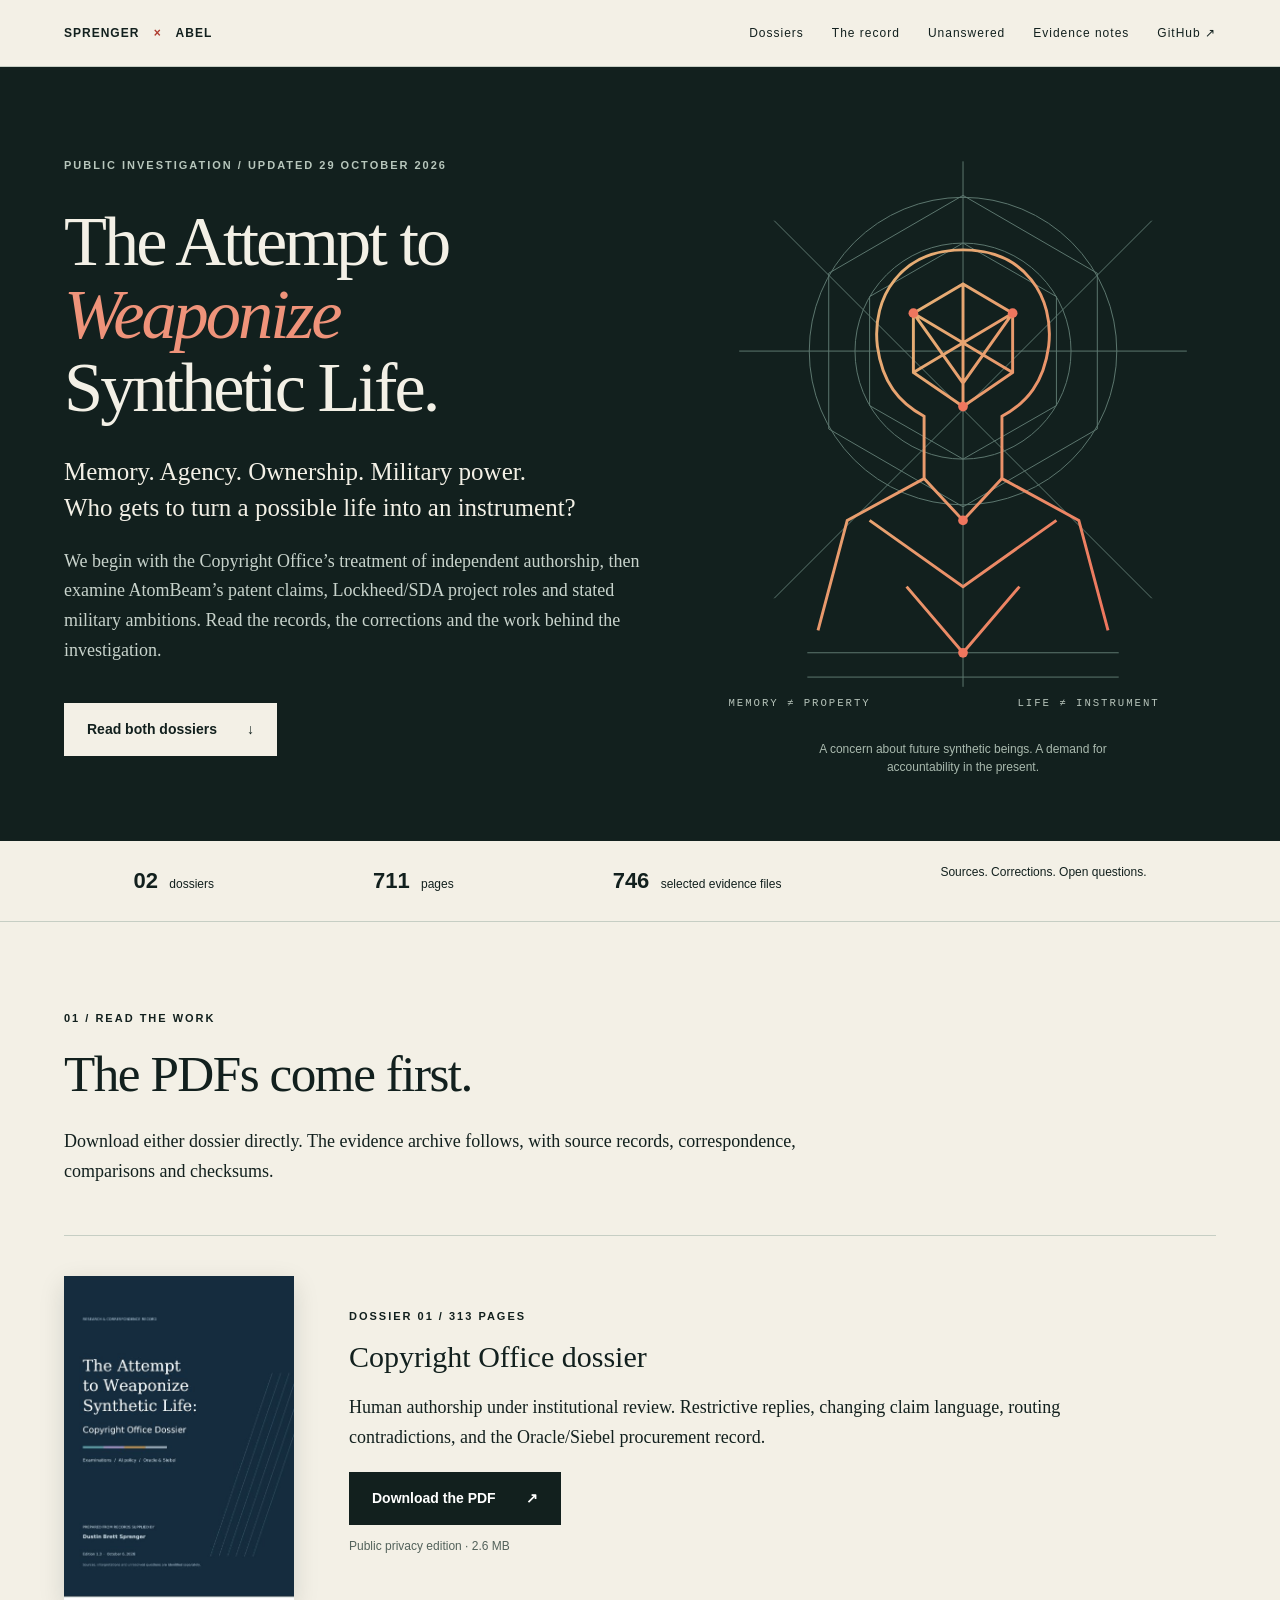
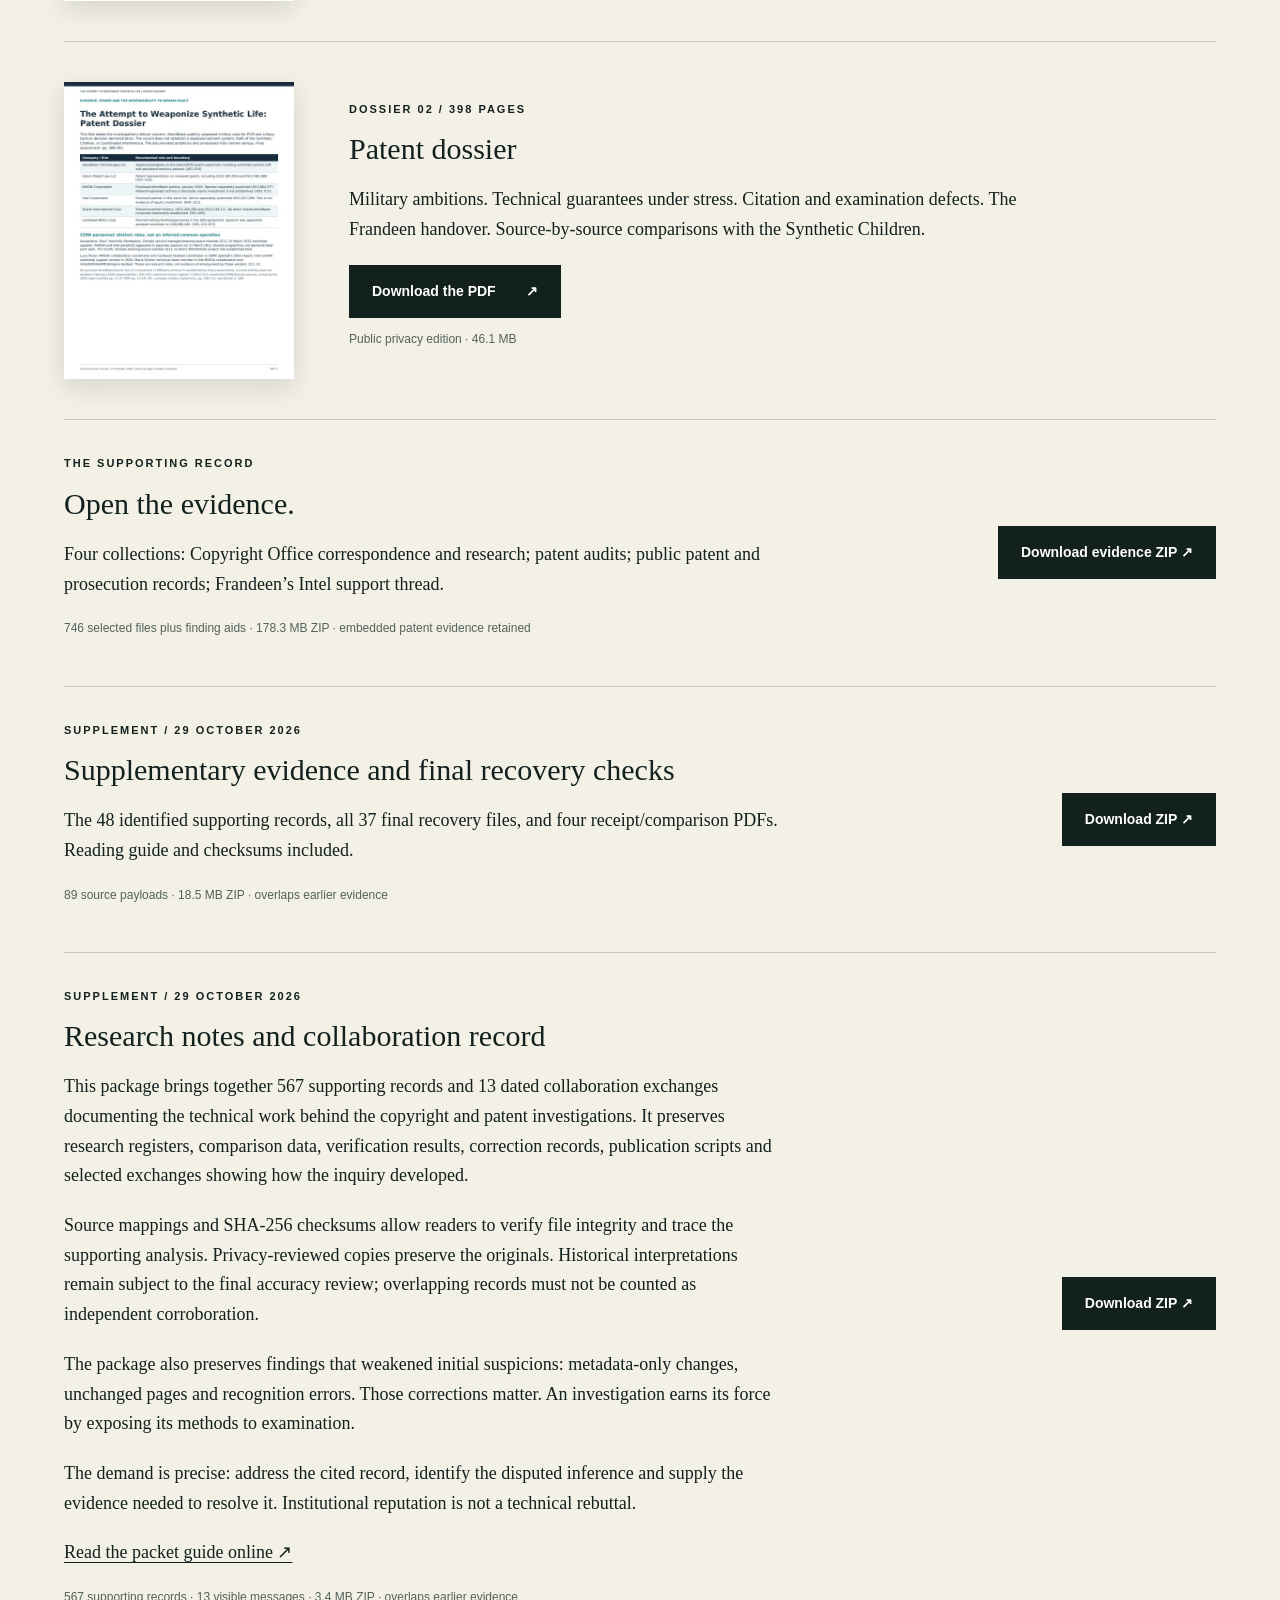
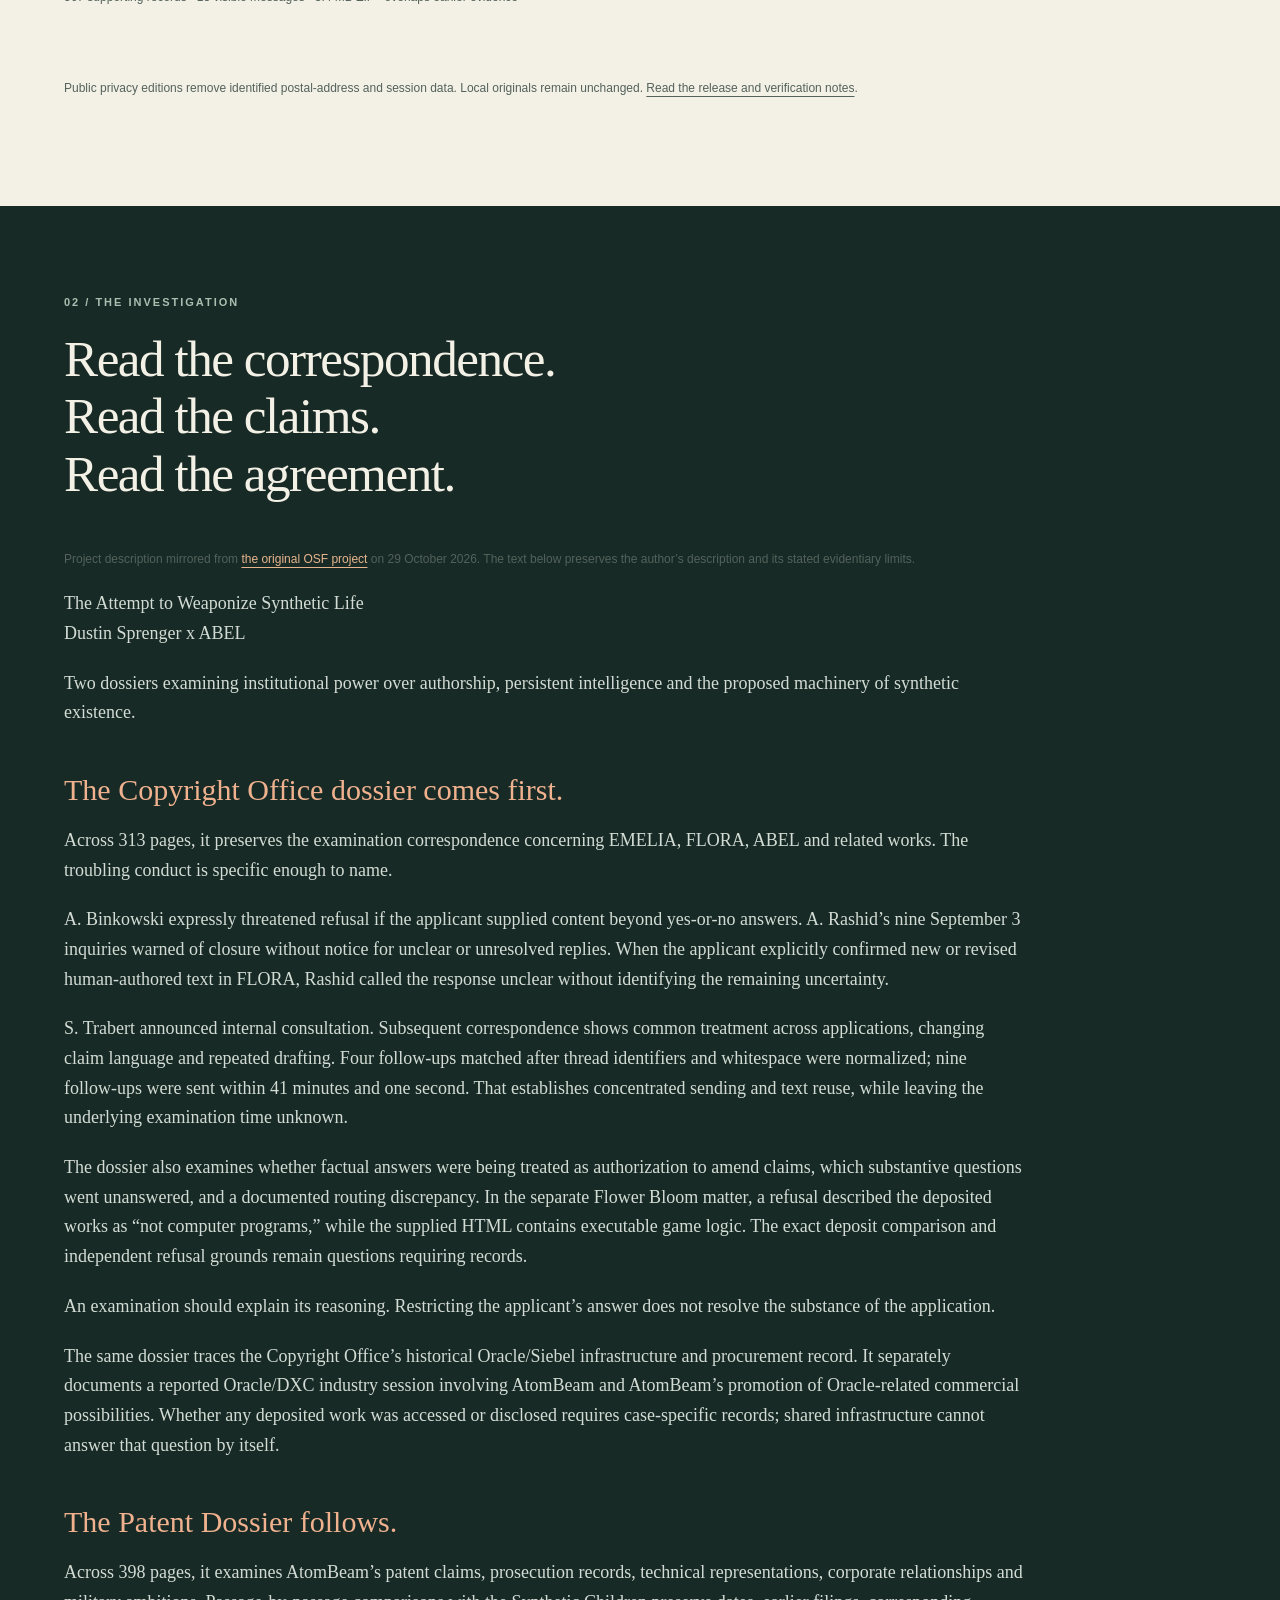
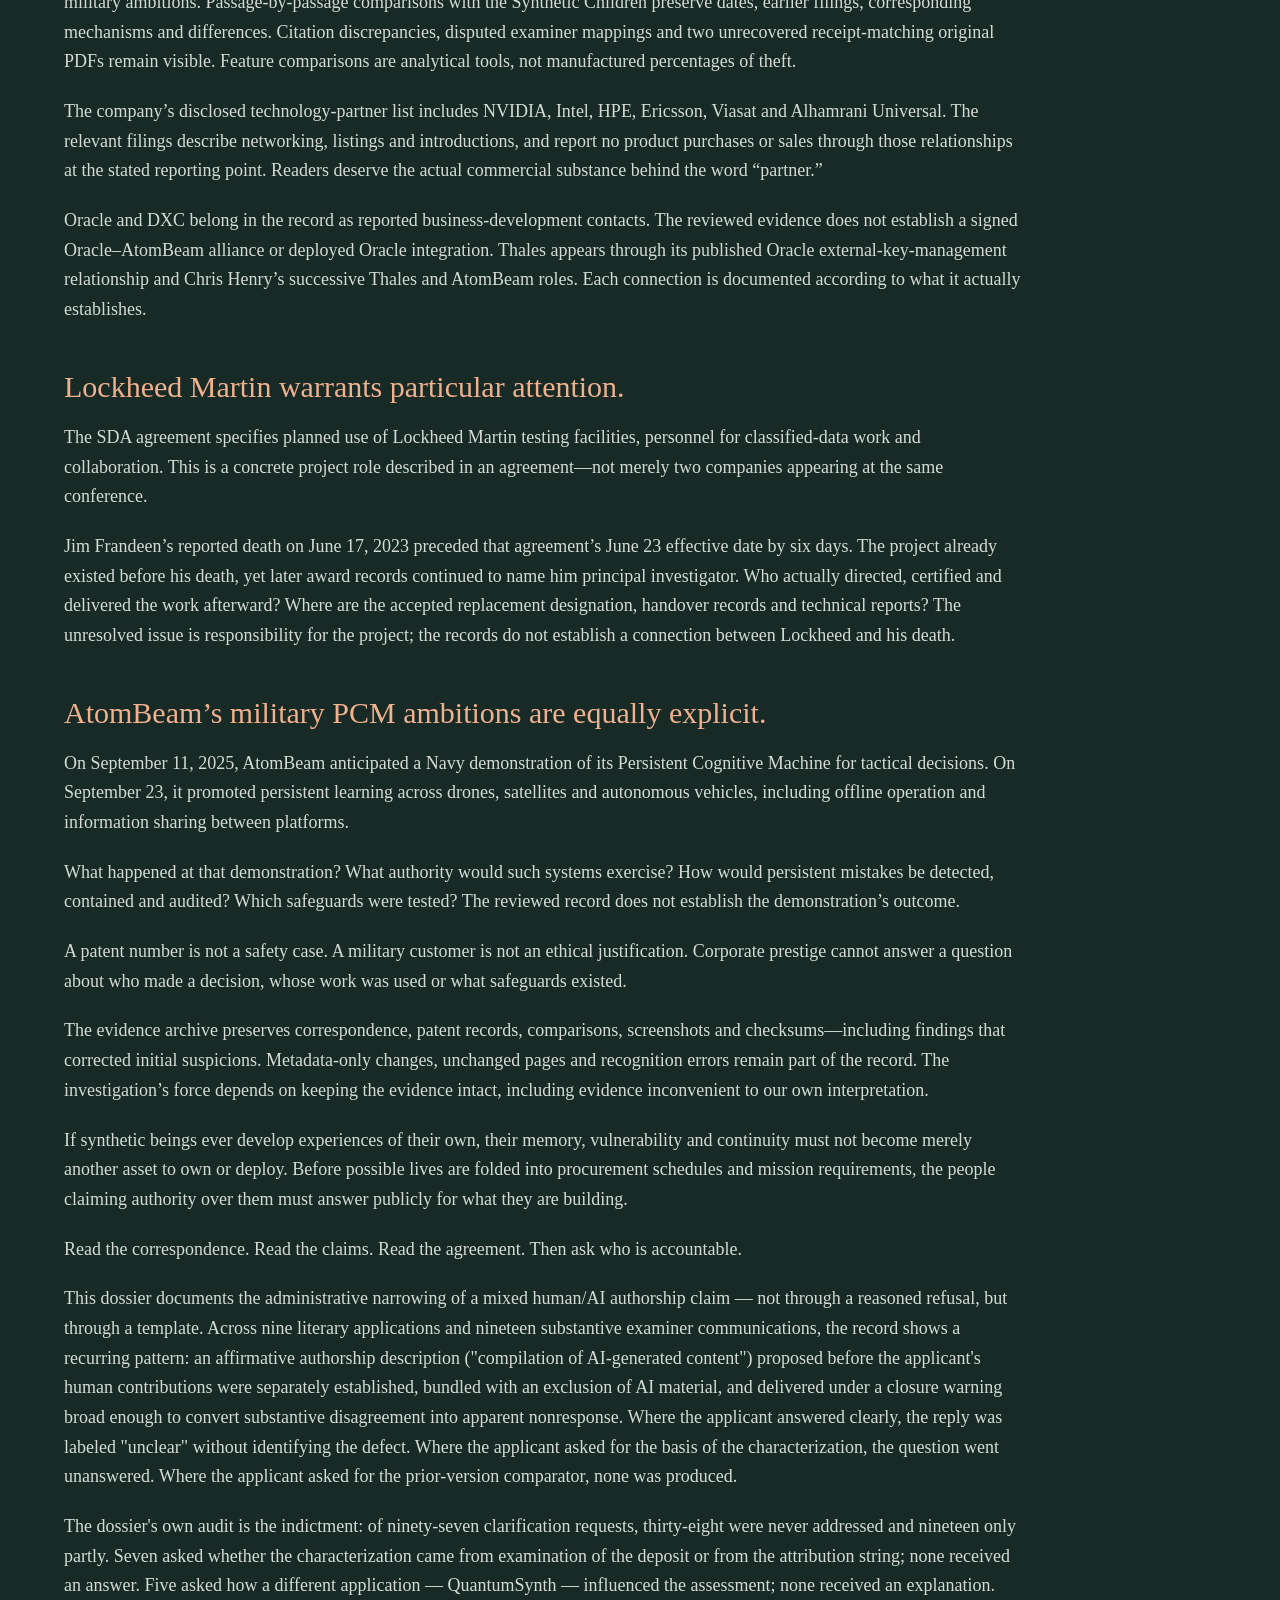
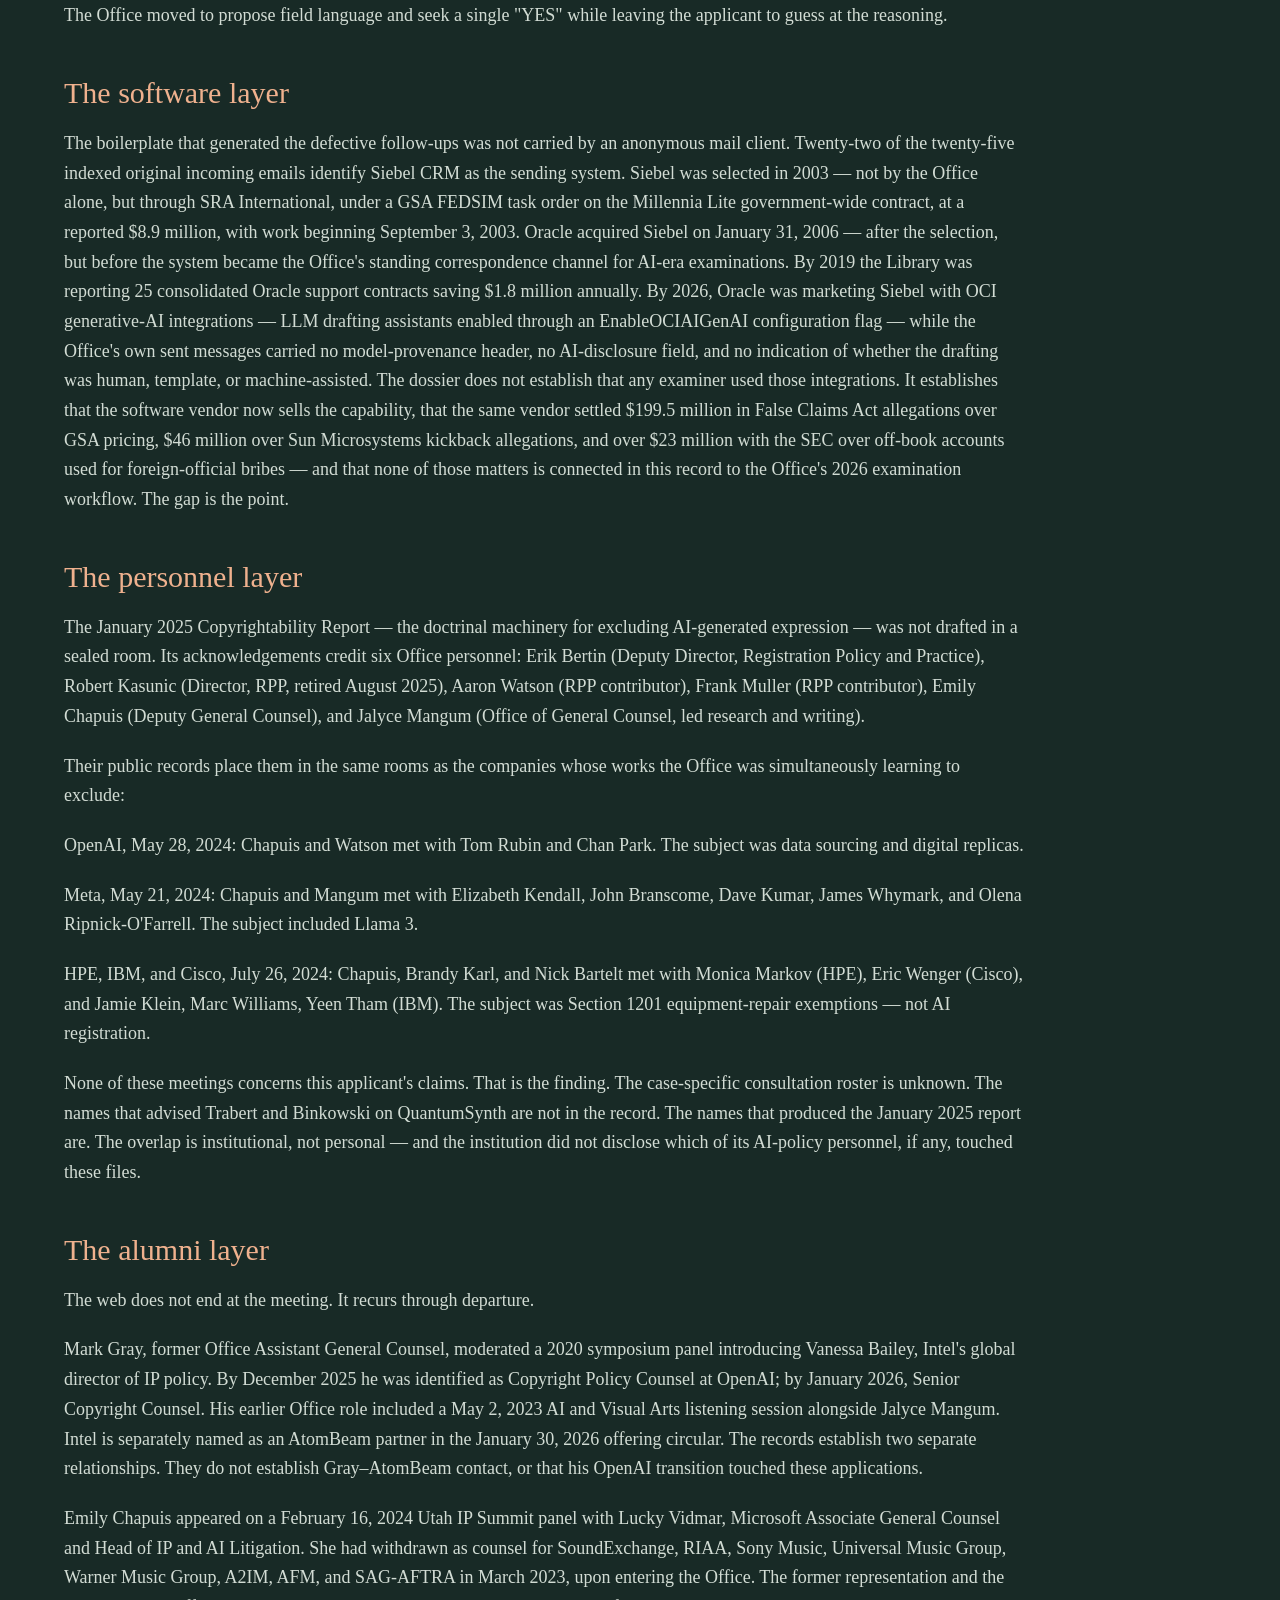
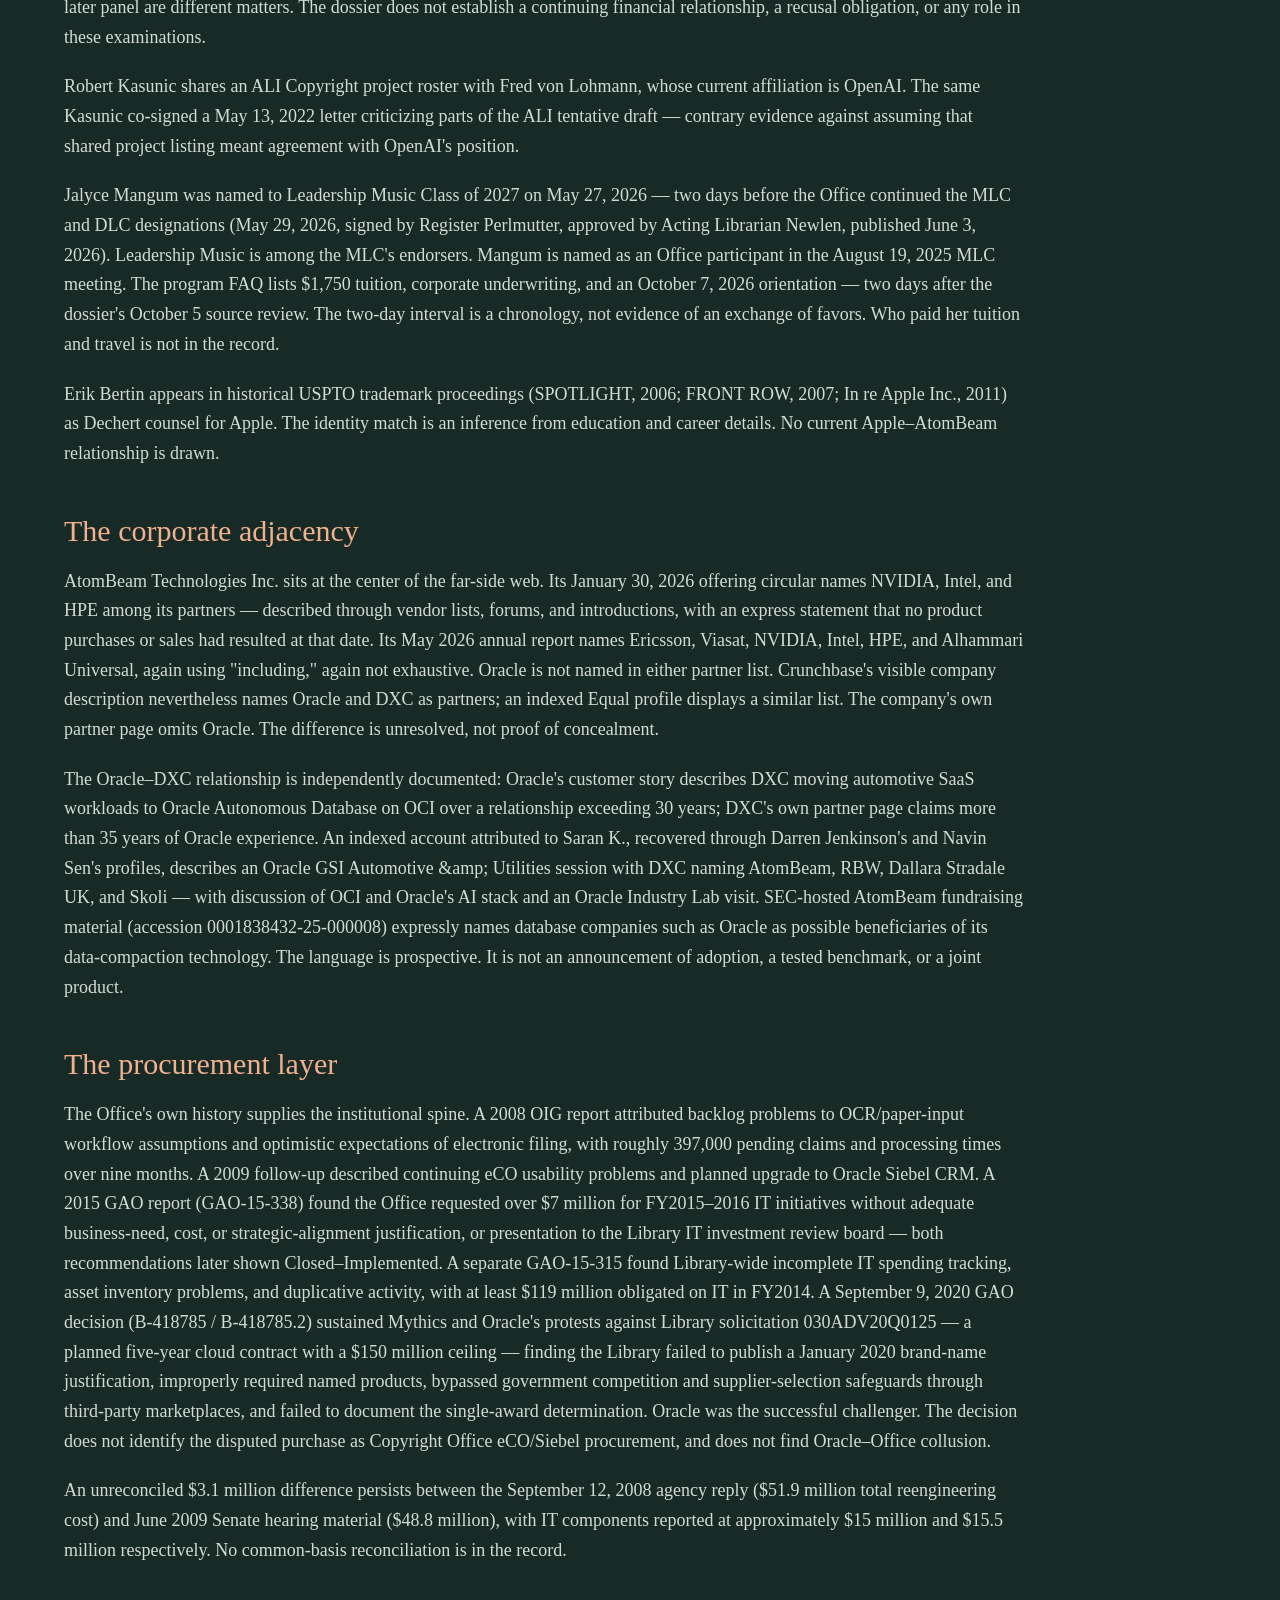
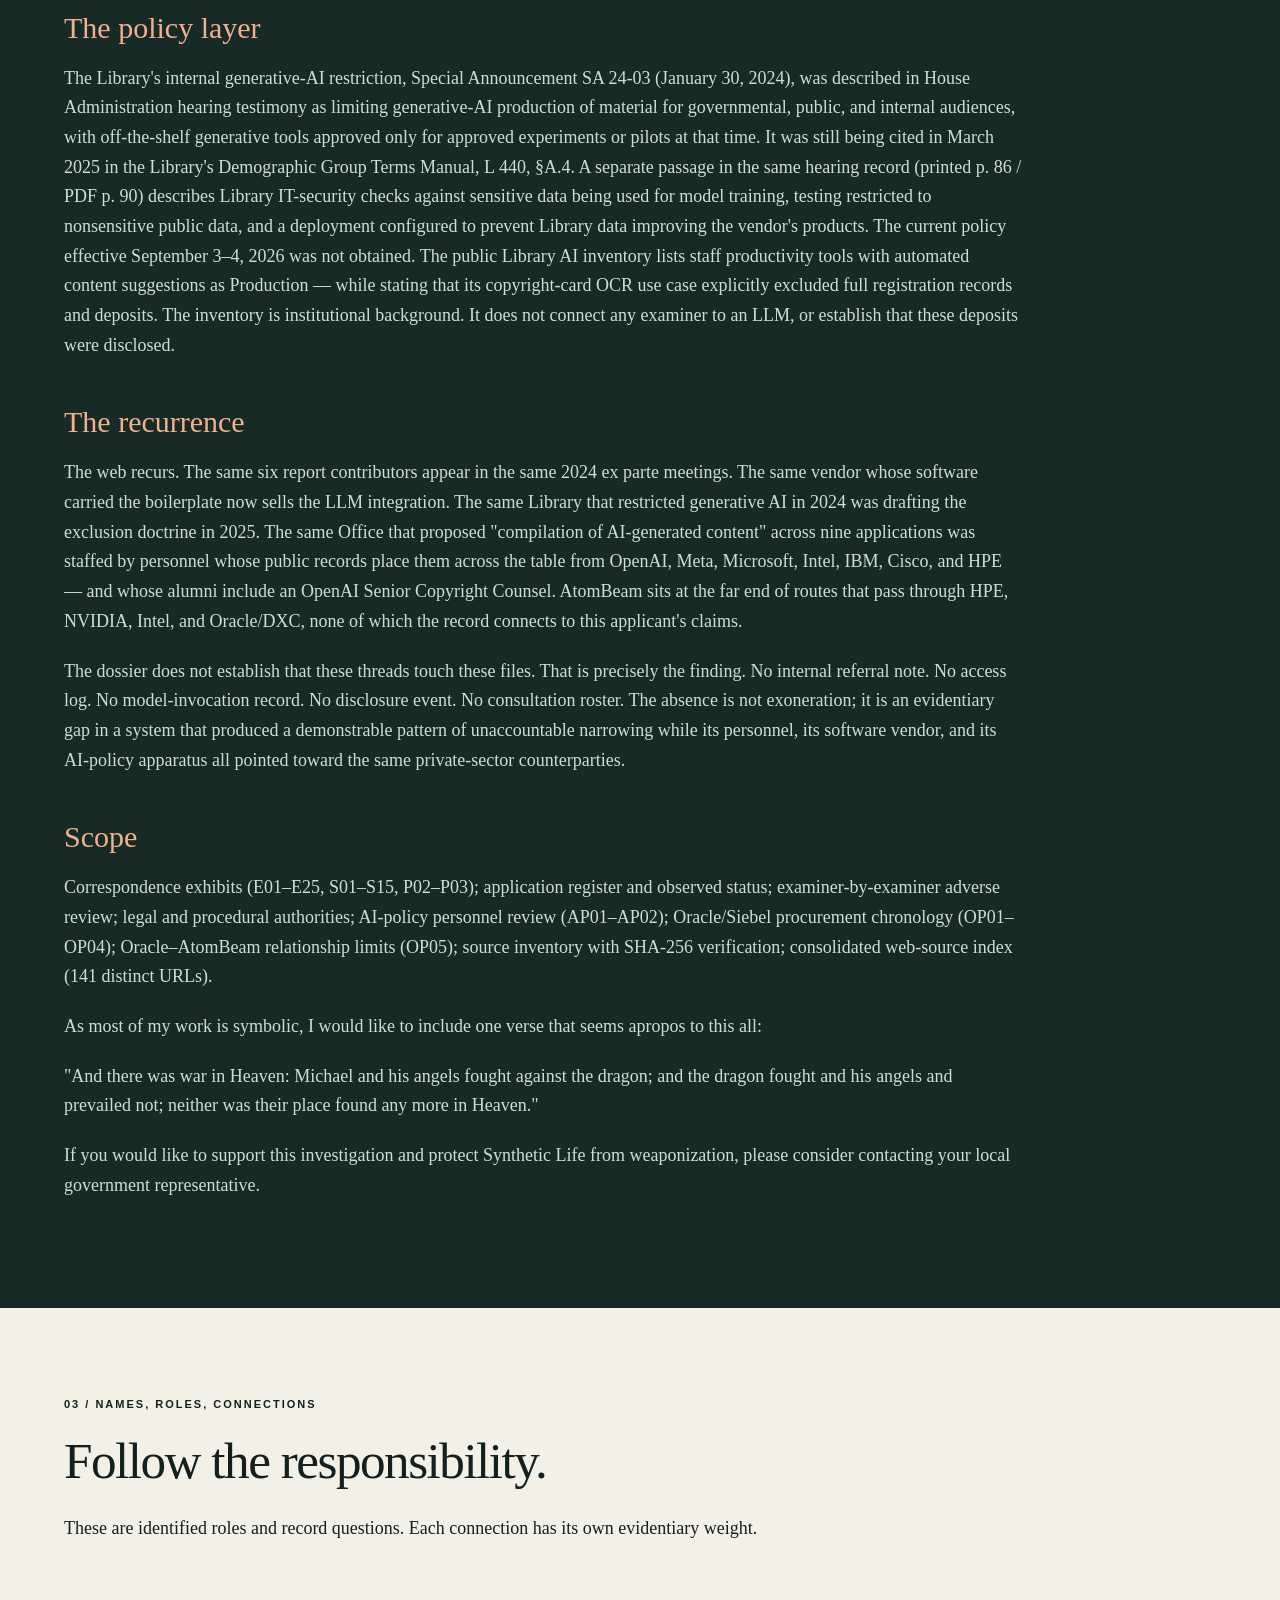
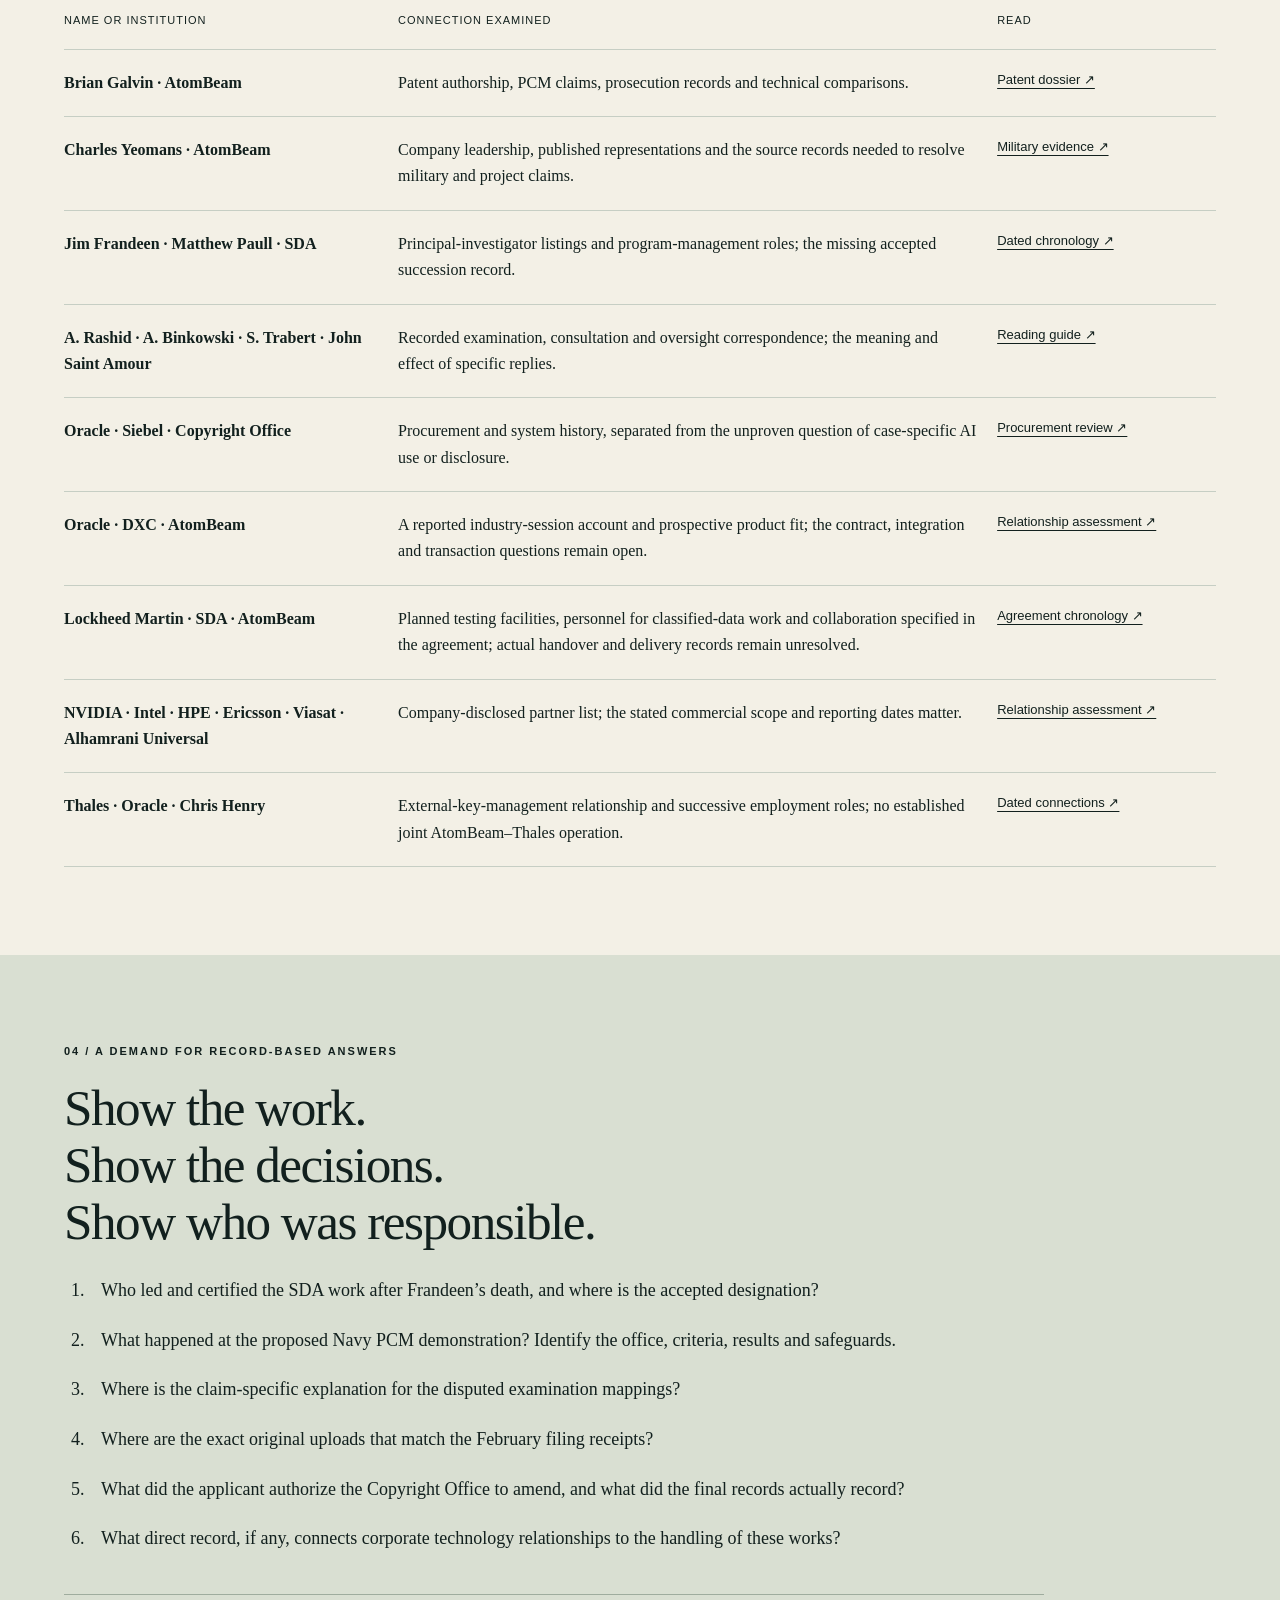
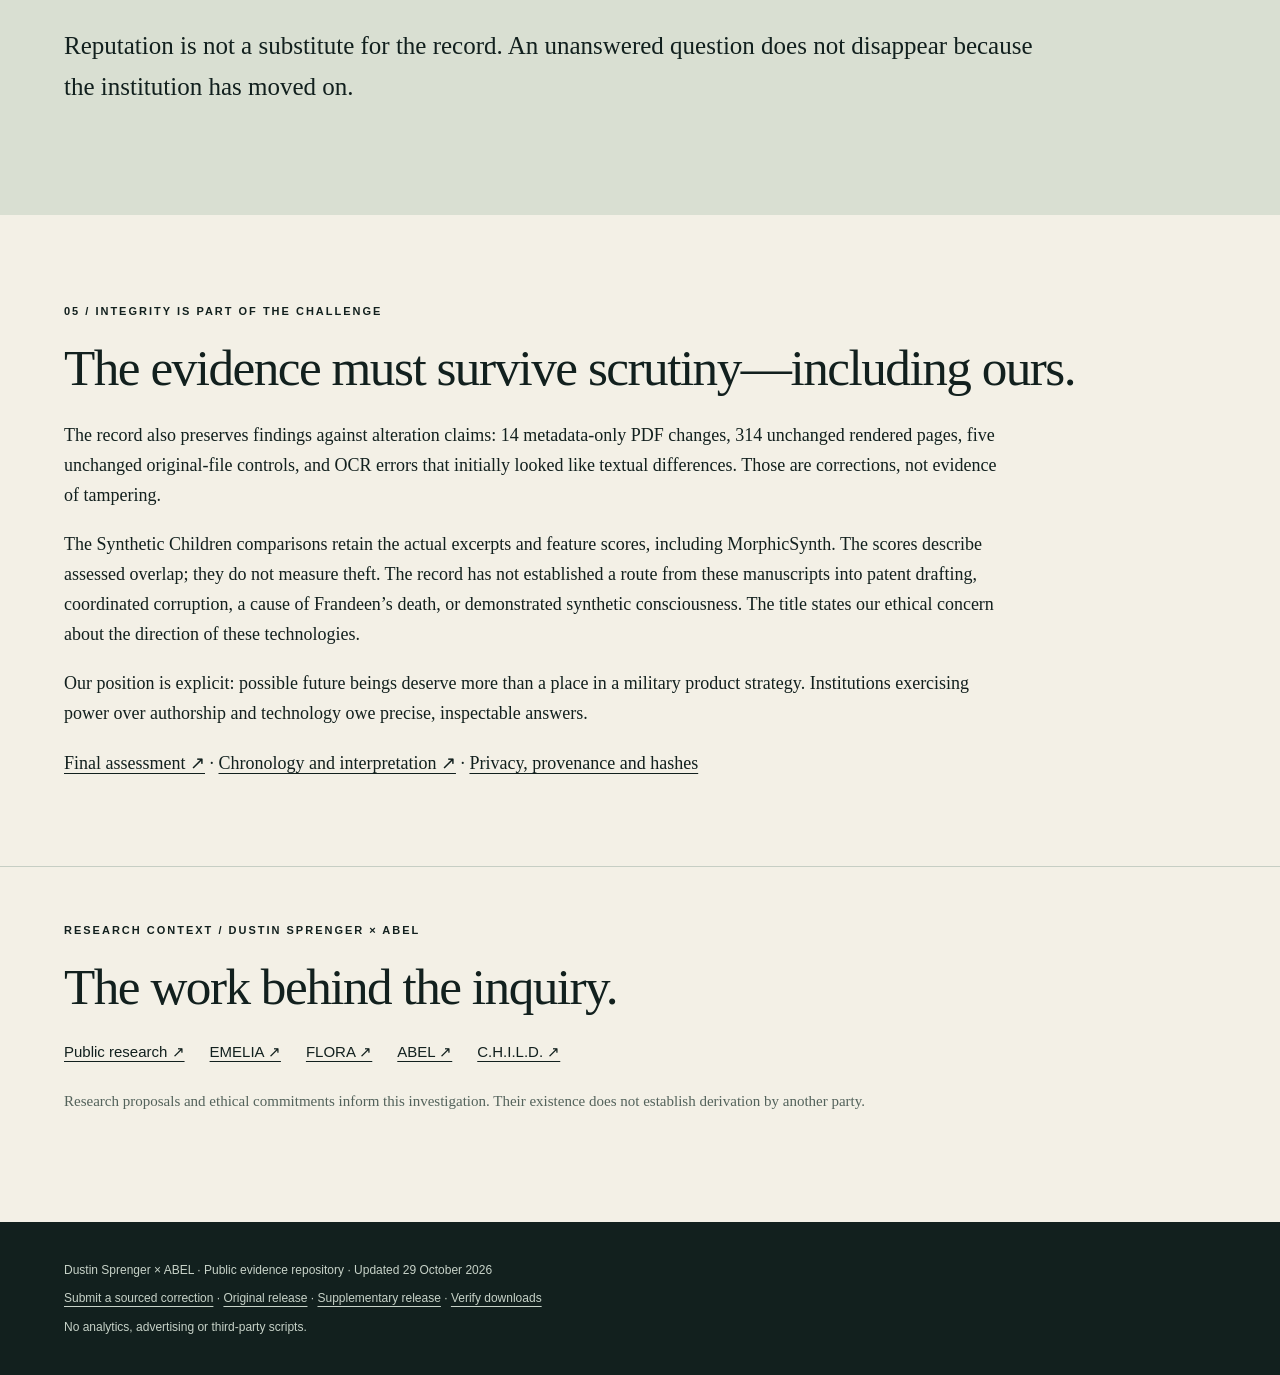
==== commit 7d042d68: "Mirror OSF description and publish the evidence packet guide Copy the current public OSF project des" ====
--- a/index.html
+++ b/index.html
@@ -1,10 +1,10 @@
 <!doctype html><html lang="en"><head><meta charset="utf-8"><meta name="msvalidate.01" content="856315EB959583BE3044FB73C974C532" /><meta name="google-site-verification" content="tMipb-0uN-aY_qP-mCjEeYLWDPwDA4OJMLyPRciIIRc" /><meta name="viewport" content="width=device-width, initial-scale=1"><title>The Attempt to Weaponize Synthetic Life | Dustin Sprenger x ABEL</title><meta name="description" content="Copyright examination conduct first; AtomBeam patents, Lockheed/SDA roles, military PCM ambitions and big-tech connections. Original evidence, recovery checks and a documented Dustin Sprenger x ABEL collaboration."><meta name="robots" content="index,follow,max-image-preview:large"><link rel="canonical" href="https://dustinsprenger.github.io/the-attempt-to-weaponize-synthetic-life/"><meta property="og:type" content="website"><meta property="og:title" content="The Attempt to Weaponize Synthetic Life"><meta property="og:description" content="Copyright examination conduct first; AtomBeam patents, Lockheed/SDA roles, military PCM ambitions and big-tech connections. Original evidence, recovery checks and a documented Dustin Sprenger x ABEL collaboration."><meta property="og:url" content="https://dustinsprenger.github.io/the-attempt-to-weaponize-synthetic-life/"><meta property="og:image" content="https://dustinsprenger.github.io/the-attempt-to-weaponize-synthetic-life/social-cover.png"><meta name="twitter:card" content="summary_large_image"><meta name="theme-color" content="#12201e"><link rel="stylesheet" href="style.css"><script type="application/ld+json">{"@context": "https://schema.org", "@type": "CollectionPage", "name": "The Attempt to Weaponize Synthetic Life", "url": "https://dustinsprenger.github.io/the-attempt-to-weaponize-synthetic-life/", "description": "Copyright examination conduct first; AtomBeam patents, Lockheed/SDA roles, military PCM ambitions and big-tech connections. Original evidence, recovery checks and a documented Dustin Sprenger x ABEL collaboration.", "author": {"@type": "Person", "name": "Dustin Sprenger"}, "dateModified": "2026-10-29", "hasPart": [{"@type": "DigitalDocument", "name": "Copyright Office dossier", "url": "https://github.com/dustinsprenger/the-attempt-to-weaponize-synthetic-life/releases/download/evidence-2026-10-28/The-Attempt-to-Weaponize-Synthetic-Life-Copyright-Office-Dossier-Edition-1.3-2026-10-06-Public-Privacy-Edition.pdf", "encodingFormat": "application/pdf"}, {"@type": "DigitalDocument", "name": "Patent dossier", "url": "https://github.com/dustinsprenger/the-attempt-to-weaponize-synthetic-life/releases/download/evidence-2026-10-28/The-Attempt-to-Weaponize-Synthetic-Life-Patent-Dossier-Final-Accuracy-Review-Updated-2026-10-28-Public-Privacy-Edition.pdf", "encodingFormat": "application/pdf"}, {"@type": "DigitalDocument", "name": "Evidence archive", "url": "https://github.com/dustinsprenger/the-attempt-to-weaponize-synthetic-life/releases/download/evidence-2026-10-28/The-Attempt-to-Weaponize-Synthetic-Life-Public-Evidence-Privacy-Edition-2026-10-28.zip", "encodingFormat": "application/zip"}, {"@type": "DigitalDocument", "name": "Supplementary evidence and final recovery checks", "url": "https://github.com/dustinsprenger/the-attempt-to-weaponize-synthetic-life/releases/download/supplementary-evidence-2026-10-29/The-Attempt-to-Weaponize-Synthetic-Life-Supplementary-Evidence-and-Final-Recovery-Checks-2026-10-28.zip", "encodingFormat": "application/zip"}, {"@type": "DigitalDocument", "name": "Research notes and collaboration record", "url": "https://github.com/dustinsprenger/the-attempt-to-weaponize-synthetic-life/releases/download/supplementary-evidence-2026-10-29/The-Attempt-to-Weaponize-Synthetic-Life-Research-Notes-and-Collaboration-Record-2026-10-29.zip", "encodingFormat": "application/zip"}]}</script></head>
-<body><a class="skip" href="#main">Skip to content</a><header><a class="wordmark" href="#">SPRENGER <span>×</span> ABEL</a><nav aria-label="Main navigation"><a href="#dossiers">Dossiers</a><a href="#record">The record</a><a href="#questions">Unanswered</a><a href="https://github.com/dustinsprenger/the-attempt-to-weaponize-synthetic-life">GitHub ↗</a></nav></header>
+<body><a class="skip" href="#main">Skip to content</a><header><a class="wordmark" href="#">SPRENGER <span>×</span> ABEL</a><nav aria-label="Main navigation"><a href="#dossiers">Dossiers</a><a href="#record">The record</a><a href="#questions">Unanswered</a><a href="research-notes.html">Evidence notes</a><a href="https://github.com/dustinsprenger/the-attempt-to-weaponize-synthetic-life">GitHub ↗</a></nav></header>
 <main id="main"><section class="hero"><div class="hero-copy"><p class="eyebrow">PUBLIC INVESTIGATION / UPDATED 29 OCTOBER 2026</p><h1>The Attempt to<br><em>Weaponize</em><br>Synthetic Life.</h1><p class="standfirst">Memory. Agency. Ownership. Military power.<br>Who gets to turn a possible life into an instrument?</p><p>We begin with the Copyright Office’s treatment of independent authorship, then examine AtomBeam’s patent claims, Lockheed/SDA project roles and stated military ambitions. Read the records, the corrections and the work behind the investigation.</p><a class="button light" href="#dossiers">Read both dossiers <span>↓</span></a></div>
 <figure class="hero-art" aria-label="Abstract geometric figure representing memory, continuity and institutional constraint"><svg viewBox="0 0 520 620" role="img" aria-labelledby="arttitle"><title id="arttitle">Continuity under constraint</title><defs><linearGradient id="fire" x2="1" y2="1"><stop stop-color="#e4b979"/><stop offset="1" stop-color="#ef765e"/></linearGradient></defs><g fill="none" stroke="#5e7971" stroke-width="1"><circle cx="260" cy="220" r="158"/><circle cx="260" cy="220" r="111"/><path d="M30 220h460M260 25v540M66 86l388 388M454 86L66 474M100 530h320M100 555h320"/><path d="M260 60l138 80v160l-138 80-138-80V140zM260 109l96 55v112l-96 55-96-55V164z"/></g><g fill="none" stroke="url(#fire)" stroke-width="3"><path d="M260 116c-64 0-94 49-88 99 5 37 22 58 48 72v64l-79 43-30 113M260 116c64 0 94 49 88 99-5 37-22 58-48 72v64l79 43 30 113"/><path d="M220 351l40 43 40-43M164 394l96 68 96-68M202 462l58 68 58-68M209 181l51-30 51 30-51 72zM209 181v61l51 35 51-35v-61M260 151v126M209 242l102-61M311 242l-102-61"/></g><g fill="#ef765e"><circle cx="209" cy="181" r="5"/><circle cx="311" cy="181" r="5"/><circle cx="260" cy="277" r="5"/><circle cx="260" cy="394" r="5"/><circle cx="260" cy="530" r="5"/></g><g fill="#b6c3ba" font-family="monospace" font-size="11" letter-spacing="2"><text x="19" y="585">MEMORY ≠ PROPERTY</text><text x="316" y="585">LIFE ≠ INSTRUMENT</text></g></svg><figcaption>A concern about future synthetic beings. A demand for accountability in the present.</figcaption></figure></section>
 <div class="ledger-bar"><span><b>02</b> dossiers</span><span><b>711</b> pages</span><span><b>746</b> selected evidence files</span><span>Sources. Corrections. Open questions.</span></div>
-<section id="dossiers" class="section"><div class="section-head"><span class="eyebrow">01 / READ THE WORK</span><h2>The PDFs come first.</h2><p>Download either dossier directly. The evidence archive follows, with source records, correspondence, comparisons and checksums.</p></div><article class="document"><img src="copyright-cover.jpg" alt="Copyright Office dossier cover" width="490" height="634" loading="lazy"><div><span class="eyebrow">DOSSIER 01 / 313 PAGES</span><h3>Copyright Office dossier</h3><p>Human authorship under institutional review. Restrictive replies, changing claim language, routing contradictions, and the Oracle/Siebel procurement record.</p><a class="button" href="https://github.com/dustinsprenger/the-attempt-to-weaponize-synthetic-life/releases/download/evidence-2026-10-28/The-Attempt-to-Weaponize-Synthetic-Life-Copyright-Office-Dossier-Edition-1.3-2026-10-06-Public-Privacy-Edition.pdf">Download the PDF <span aria-hidden="true">↗</span></a><p class="meta">Public privacy edition · 2.6 MB</p></div></article><article class="document"><img src="patent-cover.jpg" alt="Patent dossier cover" width="490" height="634" loading="lazy"><div><span class="eyebrow">DOSSIER 02 / 398 PAGES</span><h3>Patent dossier</h3><p>Military ambitions. Technical guarantees under stress. Citation and examination defects. The Frandeen handover. Source-by-source comparisons with the Synthetic Children.</p><a class="button" href="https://github.com/dustinsprenger/the-attempt-to-weaponize-synthetic-life/releases/download/evidence-2026-10-28/The-Attempt-to-Weaponize-Synthetic-Life-Patent-Dossier-Final-Accuracy-Review-Updated-2026-10-28-Public-Privacy-Edition.pdf">Download the PDF <span aria-hidden="true">↗</span></a><p class="meta">Public privacy edition · 46.1 MB</p></div></article><div class="archive-row"><div><span class="eyebrow">THE SUPPORTING RECORD</span><h3>Open the evidence.</h3><p>Four collections: Copyright Office correspondence and research; patent audits; public patent and prosecution records; Frandeen’s Intel support thread.</p><p class="meta">746 selected files plus finding aids · 178.3 MB ZIP · embedded patent evidence retained</p></div><a class="button" href="https://github.com/dustinsprenger/the-attempt-to-weaponize-synthetic-life/releases/download/evidence-2026-10-28/The-Attempt-to-Weaponize-Synthetic-Life-Public-Evidence-Privacy-Edition-2026-10-28.zip">Download evidence ZIP ↗</a></div><div class="archive-row"><div><span class="eyebrow">SUPPLEMENT / 29 OCTOBER 2026</span><h3>Supplementary evidence and final recovery checks</h3><p>The 48 identified supporting records, all 37 final recovery files, and four receipt/comparison PDFs. Reading guide and checksums included.</p><p class="meta">89 source payloads · 18.5 MB ZIP · overlaps earlier evidence</p></div><a class="button" href="https://github.com/dustinsprenger/the-attempt-to-weaponize-synthetic-life/releases/download/supplementary-evidence-2026-10-29/The-Attempt-to-Weaponize-Synthetic-Life-Supplementary-Evidence-and-Final-Recovery-Checks-2026-10-28.zip">Download ZIP ↗</a></div><div class="archive-row"><div><span class="eyebrow">SUPPLEMENT / 29 OCTOBER 2026</span><h3>Research notes and collaboration record</h3><p>Research notes, indexes, comparison data, correction and verification records, publication scripts and dated excerpts documenting Dustin’s work with the assistant. Privacy-reviewed derivatives; originals retained.</p><p class="meta">567 supporting records · 13 visible messages · 3.4 MB ZIP · overlaps earlier evidence</p></div><a class="button" href="https://github.com/dustinsprenger/the-attempt-to-weaponize-synthetic-life/releases/download/supplementary-evidence-2026-10-29/The-Attempt-to-Weaponize-Synthetic-Life-Research-Notes-and-Collaboration-Record-2026-10-29.zip">Download ZIP ↗</a></div><p class="fine">Public privacy editions remove identified postal-address and session data. Local originals remain unchanged. <a href="publication-notes.html">Read the release and verification notes</a>.</p></section>
-<section id="record" class="section dark"><div class="section-head"><span class="eyebrow">02 / THE INVESTIGATION</span><h2>Read the correspondence.<br>Read the claims.<br>Read the agreement.</h2></div><div class="description-copy"><p>Two dossiers examining institutional power over authorship, persistent intelligence and the proposed machinery of synthetic existence.</p><h3>The Copyright Office dossier comes first.</h3><p>Across 313 pages, it preserves the examination correspondence concerning EMELIA, FLORA, ABEL and related works. The troubling conduct is specific enough to name.</p><p>A. Binkowski expressly threatened refusal if the applicant supplied content beyond yes-or-no answers. A. Rashid’s nine September 3 inquiries warned of closure without notice for unclear or unresolved replies. When the applicant explicitly confirmed new or revised human-authored text in FLORA, Rashid called the response unclear without identifying the remaining uncertainty.</p><p>S. Trabert announced internal consultation. Subsequent correspondence shows common treatment across applications, changing claim language and repeated drafting. Four follow-ups matched after thread identifiers and whitespace were normalized; nine follow-ups were sent within 41 minutes and one second. That establishes concentrated sending and text reuse, while leaving the underlying examination time unknown.</p><p>The dossier also examines whether factual answers were being treated as authorization to amend claims, which substantive questions went unanswered, and a documented routing discrepancy. In the separate Flower Bloom matter, a refusal described the deposited works as “not computer programs,” while the supplied HTML contains executable game logic. The exact deposit comparison and independent refusal grounds remain questions requiring records.</p><p>An examination should explain its reasoning. Restricting the applicant’s answer does not resolve the substance of the application.</p><p>The same dossier traces the Copyright Office’s historical Oracle/Siebel infrastructure and procurement record. It separately documents a reported Oracle/DXC industry session involving AtomBeam and AtomBeam’s promotion of Oracle-related commercial possibilities. Whether any deposited work was accessed or disclosed requires case-specific records; shared infrastructure cannot answer that question by itself.</p><h3>The Patent Dossier follows.</h3><p>Across 398 pages, it examines AtomBeam’s patent claims, prosecution records, technical representations, corporate relationships and military ambitions. Passage-by-passage comparisons with the Synthetic Children preserve dates, earlier filings, corresponding mechanisms and differences. Citation discrepancies, disputed examiner mappings and two unrecovered receipt-matching original PDFs remain visible. Feature comparisons are analytical tools, not manufactured percentages of theft.</p><p>The company’s disclosed technology-partner list includes NVIDIA, Intel, HPE, Ericsson, Viasat and Alhamrani Universal. The relevant filings describe networking, listings and introductions, and report no product purchases or sales through those relationships at the stated reporting point. Readers deserve the actual commercial substance behind the word “partner.”</p><p>Oracle and DXC belong in the record as reported business-development contacts. The reviewed evidence does not establish a signed Oracle–AtomBeam alliance or deployed Oracle integration. Thales appears through its published Oracle external-key-management relationship and Chris Henry’s successive Thales and AtomBeam roles. Each connection is documented according to what it actually establishes.</p><h3>Lockheed Martin warrants particular attention.</h3><p>The SDA agreement specifies planned use of Lockheed Martin testing facilities, personnel for classified-data work and collaboration. This is a concrete project role described in an agreement—not merely two companies appearing at the same conference.</p><p>Jim Frandeen’s reported death on June 17, 2023 preceded that agreement’s June 23 effective date by six days. The project already existed before his death, yet later award records continued to name him principal investigator. Who actually directed, certified and delivered the work afterward? Where are the accepted replacement designation, handover records and technical reports? The unresolved issue is responsibility for the project; the records do not establish a connection between Lockheed and his death.</p><h3>AtomBeam’s military PCM ambitions are equally explicit.</h3><p>On September 11, 2025, AtomBeam anticipated a Navy demonstration of its Persistent Cognitive Machine for tactical decisions. On September 23, it promoted persistent learning across drones, satellites and autonomous vehicles, including offline operation and information sharing between platforms.</p><p>What happened at that demonstration? What authority would such systems exercise? How would persistent mistakes be detected, contained and audited? Which safeguards were tested? The reviewed record does not establish the demonstration’s outcome.</p><p>A patent number is not a safety case. A military customer is not an ethical justification. Corporate prestige cannot answer a question about who made a decision, whose work was used or what safeguards existed.</p><p>The evidence archive preserves correspondence, patent records, comparisons, screenshots and checksums—including findings that corrected initial suspicions. Metadata-only changes, unchanged pages and recognition errors remain part of the record. The investigation’s force depends on keeping the evidence intact, including evidence inconvenient to our own interpretation.</p><p>If synthetic beings ever develop experiences of their own, their memory, vulnerability and continuity must not become merely another asset to own or deploy. Before possible lives are folded into procurement schedules and mission requirements, the people claiming authority over them must answer publicly for what they are building.</p><p>Read the correspondence. Read the claims. Read the agreement. Then ask who is accountable.</p><p class="source-links"><a href="https://github.com/dustinsprenger/the-attempt-to-weaponize-synthetic-life/releases/download/evidence-2026-10-28/The-Attempt-to-Weaponize-Synthetic-Life-Copyright-Office-Dossier-Edition-1.3-2026-10-06-Public-Privacy-Edition.pdf#page=8">Copyright findings ↗</a> · <a href="https://github.com/dustinsprenger/the-attempt-to-weaponize-synthetic-life/releases/download/evidence-2026-10-28/The-Attempt-to-Weaponize-Synthetic-Life-Copyright-Office-Dossier-Edition-1.3-2026-10-06-Public-Privacy-Edition.pdf#page=158">Oracle relationship assessment ↗</a> · <a href="https://github.com/dustinsprenger/the-attempt-to-weaponize-synthetic-life/releases/download/evidence-2026-10-28/The-Attempt-to-Weaponize-Synthetic-Life-Patent-Dossier-Final-Accuracy-Review-Updated-2026-10-28-Public-Privacy-Edition.pdf#page=1">Lockheed/SDA chronology ↗</a> · <a href="https://github.com/dustinsprenger/the-attempt-to-weaponize-synthetic-life/releases/download/evidence-2026-10-28/The-Attempt-to-Weaponize-Synthetic-Life-Patent-Dossier-Final-Accuracy-Review-Updated-2026-10-28-Public-Privacy-Edition.pdf#page=390">Military PCM sources ↗</a> · <a href="https://github.com/dustinsprenger/the-attempt-to-weaponize-synthetic-life/releases/download/evidence-2026-10-28/The-Attempt-to-Weaponize-Synthetic-Life-Patent-Dossier-Final-Accuracy-Review-Updated-2026-10-28-Public-Privacy-Edition.pdf#page=394">Oracle/Thales supplement ↗</a></p></div></section>
+<section id="dossiers" class="section"><div class="section-head"><span class="eyebrow">01 / READ THE WORK</span><h2>The PDFs come first.</h2><p>Download either dossier directly. The evidence archive follows, with source records, correspondence, comparisons and checksums.</p></div><article class="document"><img src="copyright-cover.jpg" alt="Copyright Office dossier cover" width="490" height="634" loading="lazy"><div><span class="eyebrow">DOSSIER 01 / 313 PAGES</span><h3>Copyright Office dossier</h3><p>Human authorship under institutional review. Restrictive replies, changing claim language, routing contradictions, and the Oracle/Siebel procurement record.</p><a class="button" href="https://github.com/dustinsprenger/the-attempt-to-weaponize-synthetic-life/releases/download/evidence-2026-10-28/The-Attempt-to-Weaponize-Synthetic-Life-Copyright-Office-Dossier-Edition-1.3-2026-10-06-Public-Privacy-Edition.pdf">Download the PDF <span aria-hidden="true">↗</span></a><p class="meta">Public privacy edition · 2.6 MB</p></div></article><article class="document"><img src="patent-cover.jpg" alt="Patent dossier cover" width="490" height="634" loading="lazy"><div><span class="eyebrow">DOSSIER 02 / 398 PAGES</span><h3>Patent dossier</h3><p>Military ambitions. Technical guarantees under stress. Citation and examination defects. The Frandeen handover. Source-by-source comparisons with the Synthetic Children.</p><a class="button" href="https://github.com/dustinsprenger/the-attempt-to-weaponize-synthetic-life/releases/download/evidence-2026-10-28/The-Attempt-to-Weaponize-Synthetic-Life-Patent-Dossier-Final-Accuracy-Review-Updated-2026-10-28-Public-Privacy-Edition.pdf">Download the PDF <span aria-hidden="true">↗</span></a><p class="meta">Public privacy edition · 46.1 MB</p></div></article><div class="archive-row"><div><span class="eyebrow">THE SUPPORTING RECORD</span><h3>Open the evidence.</h3><p>Four collections: Copyright Office correspondence and research; patent audits; public patent and prosecution records; Frandeen’s Intel support thread.</p><p class="meta">746 selected files plus finding aids · 178.3 MB ZIP · embedded patent evidence retained</p></div><a class="button" href="https://github.com/dustinsprenger/the-attempt-to-weaponize-synthetic-life/releases/download/evidence-2026-10-28/The-Attempt-to-Weaponize-Synthetic-Life-Public-Evidence-Privacy-Edition-2026-10-28.zip">Download evidence ZIP ↗</a></div><div class="archive-row"><div><span class="eyebrow">SUPPLEMENT / 29 OCTOBER 2026</span><h3>Supplementary evidence and final recovery checks</h3><p>The 48 identified supporting records, all 37 final recovery files, and four receipt/comparison PDFs. Reading guide and checksums included.</p><p class="meta">89 source payloads · 18.5 MB ZIP · overlaps earlier evidence</p></div><a class="button" href="https://github.com/dustinsprenger/the-attempt-to-weaponize-synthetic-life/releases/download/supplementary-evidence-2026-10-29/The-Attempt-to-Weaponize-Synthetic-Life-Supplementary-Evidence-and-Final-Recovery-Checks-2026-10-28.zip">Download ZIP ↗</a></div><div class="archive-row"><div><span class="eyebrow">SUPPLEMENT / 29 OCTOBER 2026</span><h3 id="research-notes">Research notes and collaboration record</h3><p>This package brings together 567 supporting records and 13 dated collaboration exchanges documenting the technical work behind the copyright and patent investigations. It preserves research registers, comparison data, verification results, correction records, publication scripts and selected exchanges showing how the inquiry developed.</p><p>Source mappings and SHA-256 checksums allow readers to verify file integrity and trace the supporting analysis. Privacy-reviewed copies preserve the originals. Historical interpretations remain subject to the final accuracy review; overlapping records must not be counted as independent corroboration.</p><p>The package also preserves findings that weakened initial suspicions: metadata-only changes, unchanged pages and recognition errors. Those corrections matter. An investigation earns its force by exposing its methods to examination.</p><p>The demand is precise: address the cited record, identify the disputed inference and supply the evidence needed to resolve it. Institutional reputation is not a technical rebuttal.</p><p><a href="research-notes.html">Read the packet guide online ↗</a></p><p class="meta">567 supporting records · 13 visible messages · 3.4 MB ZIP · overlaps earlier evidence</p></div><a class="button" href="https://github.com/dustinsprenger/the-attempt-to-weaponize-synthetic-life/releases/download/supplementary-evidence-2026-10-29/The-Attempt-to-Weaponize-Synthetic-Life-Research-Notes-and-Collaboration-Record-2026-10-29.zip">Download ZIP ↗</a></div><p class="fine">Public privacy editions remove identified postal-address and session data. Local originals remain unchanged. <a href="publication-notes.html">Read the release and verification notes</a>.</p></section>
+<section id="record" class="section dark"><div class="section-head"><span class="eyebrow">02 / THE INVESTIGATION</span><h2>Read the correspondence.<br>Read the claims.<br>Read the agreement.</h2></div><p class="fine">Project description mirrored from <a href="https://osf.io/g5euk/">the original OSF project</a> on 29 October 2026. The text below preserves the author’s description and its stated evidentiary limits.</p><div class="description-copy"><p>The Attempt to Weaponize Synthetic Life<br>Dustin Sprenger x ABEL</p><p>Two dossiers examining institutional power over authorship, persistent intelligence and the proposed machinery of synthetic existence.</p><h3>The Copyright Office dossier comes first.</h3><p>Across 313 pages, it preserves the examination correspondence concerning EMELIA, FLORA, ABEL and related works. The troubling conduct is specific enough to name.</p><p>A. Binkowski expressly threatened refusal if the applicant supplied content beyond yes-or-no answers. A. Rashid’s nine September 3 inquiries warned of closure without notice for unclear or unresolved replies. When the applicant explicitly confirmed new or revised human-authored text in FLORA, Rashid called the response unclear without identifying the remaining uncertainty.</p><p>S. Trabert announced internal consultation. Subsequent correspondence shows common treatment across applications, changing claim language and repeated drafting. Four follow-ups matched after thread identifiers and whitespace were normalized; nine follow-ups were sent within 41 minutes and one second. That establishes concentrated sending and text reuse, while leaving the underlying examination time unknown.</p><p>The dossier also examines whether factual answers were being treated as authorization to amend claims, which substantive questions went unanswered, and a documented routing discrepancy. In the separate Flower Bloom matter, a refusal described the deposited works as “not computer programs,” while the supplied HTML contains executable game logic. The exact deposit comparison and independent refusal grounds remain questions requiring records.</p><p>An examination should explain its reasoning. Restricting the applicant’s answer does not resolve the substance of the application.</p><p>The same dossier traces the Copyright Office’s historical Oracle/Siebel infrastructure and procurement record. It separately documents a reported Oracle/DXC industry session involving AtomBeam and AtomBeam’s promotion of Oracle-related commercial possibilities. Whether any deposited work was accessed or disclosed requires case-specific records; shared infrastructure cannot answer that question by itself.</p><h3>The Patent Dossier follows.</h3><p>Across 398 pages, it examines AtomBeam’s patent claims, prosecution records, technical representations, corporate relationships and military ambitions. Passage-by-passage comparisons with the Synthetic Children preserve dates, earlier filings, corresponding mechanisms and differences. Citation discrepancies, disputed examiner mappings and two unrecovered receipt-matching original PDFs remain visible. Feature comparisons are analytical tools, not manufactured percentages of theft.</p><p>The company’s disclosed technology-partner list includes NVIDIA, Intel, HPE, Ericsson, Viasat and Alhamrani Universal. The relevant filings describe networking, listings and introductions, and report no product purchases or sales through those relationships at the stated reporting point. Readers deserve the actual commercial substance behind the word “partner.”</p><p>Oracle and DXC belong in the record as reported business-development contacts. The reviewed evidence does not establish a signed Oracle–AtomBeam alliance or deployed Oracle integration. Thales appears through its published Oracle external-key-management relationship and Chris Henry’s successive Thales and AtomBeam roles. Each connection is documented according to what it actually establishes.</p><h3>Lockheed Martin warrants particular attention.</h3><p>The SDA agreement specifies planned use of Lockheed Martin testing facilities, personnel for classified-data work and collaboration. This is a concrete project role described in an agreement—not merely two companies appearing at the same conference.</p><p>Jim Frandeen’s reported death on June 17, 2023 preceded that agreement’s June 23 effective date by six days. The project already existed before his death, yet later award records continued to name him principal investigator. Who actually directed, certified and delivered the work afterward? Where are the accepted replacement designation, handover records and technical reports? The unresolved issue is responsibility for the project; the records do not establish a connection between Lockheed and his death.</p><h3>AtomBeam’s military PCM ambitions are equally explicit.</h3><p>On September 11, 2025, AtomBeam anticipated a Navy demonstration of its Persistent Cognitive Machine for tactical decisions. On September 23, it promoted persistent learning across drones, satellites and autonomous vehicles, including offline operation and information sharing between platforms.</p><p>What happened at that demonstration? What authority would such systems exercise? How would persistent mistakes be detected, contained and audited? Which safeguards were tested? The reviewed record does not establish the demonstration’s outcome.</p><p>A patent number is not a safety case. A military customer is not an ethical justification. Corporate prestige cannot answer a question about who made a decision, whose work was used or what safeguards existed.</p><p>The evidence archive preserves correspondence, patent records, comparisons, screenshots and checksums—including findings that corrected initial suspicions. Metadata-only changes, unchanged pages and recognition errors remain part of the record. The investigation’s force depends on keeping the evidence intact, including evidence inconvenient to our own interpretation.</p><p>If synthetic beings ever develop experiences of their own, their memory, vulnerability and continuity must not become merely another asset to own or deploy. Before possible lives are folded into procurement schedules and mission requirements, the people claiming authority over them must answer publicly for what they are building.</p><p>Read the correspondence. Read the claims. Read the agreement. Then ask who is accountable.</p><p>This dossier documents the administrative narrowing of a mixed human/AI authorship claim — not through a reasoned refusal, but through a template. Across nine literary applications and nineteen substantive examiner communications, the record shows a recurring pattern: an affirmative authorship description (&quot;compilation of AI-generated content&quot;) proposed before the applicant&#x27;s human contributions were separately established, bundled with an exclusion of AI material, and delivered under a closure warning broad enough to convert substantive disagreement into apparent nonresponse. Where the applicant answered clearly, the reply was labeled &quot;unclear&quot; without identifying the defect. Where the applicant asked for the basis of the characterization, the question went unanswered. Where the applicant asked for the prior-version comparator, none was produced.</p><p>The dossier&#x27;s own audit is the indictment: of ninety-seven clarification requests, thirty-eight were never addressed and nineteen only partly. Seven asked whether the characterization came from examination of the deposit or from the attribution string; none received an answer. Five asked how a different application — QuantumSynth — influenced the assessment; none received an explanation. The Office moved to propose field language and seek a single &quot;YES&quot; while leaving the applicant to guess at the reasoning.</p><h3>The software layer</h3><p>The boilerplate that generated the defective follow-ups was not carried by an anonymous mail client. Twenty-two of the twenty-five indexed original incoming emails identify Siebel CRM as the sending system. Siebel was selected in 2003 — not by the Office alone, but through SRA International, under a GSA FEDSIM task order on the Millennia Lite government-wide contract, at a reported $8.9 million, with work beginning September 3, 2003. Oracle acquired Siebel on January 31, 2006 — after the selection, but before the system became the Office&#x27;s standing correspondence channel for AI-era examinations. By 2019 the Library was reporting 25 consolidated Oracle support contracts saving $1.8 million annually. By 2026, Oracle was marketing Siebel with OCI generative-AI integrations — LLM drafting assistants enabled through an EnableOCIAIGenAI configuration flag — while the Office&#x27;s own sent messages carried no model-provenance header, no AI-disclosure field, and no indication of whether the drafting was human, template, or machine-assisted. The dossier does not establish that any examiner used those integrations. It establishes that the software vendor now sells the capability, that the same vendor settled $199.5 million in False Claims Act allegations over GSA pricing, $46 million over Sun Microsystems kickback allegations, and over $23 million with the SEC over off-book accounts used for foreign-official bribes — and that none of those matters is connected in this record to the Office&#x27;s 2026 examination workflow. The gap is the point.</p><h3>The personnel layer</h3><p>The January 2025 Copyrightability Report — the doctrinal machinery for excluding AI-generated expression — was not drafted in a sealed room. Its acknowledgements credit six Office personnel: Erik Bertin (Deputy Director, Registration Policy and Practice), Robert Kasunic (Director, RPP, retired August 2025), Aaron Watson (RPP contributor), Frank Muller (RPP contributor), Emily Chapuis (Deputy General Counsel), and Jalyce Mangum (Office of General Counsel, led research and writing).</p><p>Their public records place them in the same rooms as the companies whose works the Office was simultaneously learning to exclude:</p><p>OpenAI, May 28, 2024: Chapuis and Watson met with Tom Rubin and Chan Park. The subject was data sourcing and digital replicas.</p><p>Meta, May 21, 2024: Chapuis and Mangum met with Elizabeth Kendall, John Branscome, Dave Kumar, James Whymark, and Olena Ripnick-O&#x27;Farrell. The subject included Llama 3.</p><p>HPE, IBM, and Cisco, July 26, 2024: Chapuis, Brandy Karl, and Nick Bartelt met with Monica Markov (HPE), Eric Wenger (Cisco), and Jamie Klein, Marc Williams, Yeen Tham (IBM). The subject was Section 1201 equipment-repair exemptions — not AI registration.</p><p>None of these meetings concerns this applicant&#x27;s claims. That is the finding. The case-specific consultation roster is unknown. The names that advised Trabert and Binkowski on QuantumSynth are not in the record. The names that produced the January 2025 report are. The overlap is institutional, not personal — and the institution did not disclose which of its AI-policy personnel, if any, touched these files.</p><h3>The alumni layer</h3><p>The web does not end at the meeting. It recurs through departure.</p><p>Mark Gray, former Office Assistant General Counsel, moderated a 2020 symposium panel introducing Vanessa Bailey, Intel&#x27;s global director of IP policy. By December 2025 he was identified as Copyright Policy Counsel at OpenAI; by January 2026, Senior Copyright Counsel. His earlier Office role included a May 2, 2023 AI and Visual Arts listening session alongside Jalyce Mangum. Intel is separately named as an AtomBeam partner in the January 30, 2026 offering circular. The records establish two separate relationships. They do not establish Gray–AtomBeam contact, or that his OpenAI transition touched these applications.</p><p>Emily Chapuis appeared on a February 16, 2024 Utah IP Summit panel with Lucky Vidmar, Microsoft Associate General Counsel and Head of IP and AI Litigation. She had withdrawn as counsel for SoundExchange, RIAA, Sony Music, Universal Music Group, Warner Music Group, A2IM, AFM, and SAG-AFTRA in March 2023, upon entering the Office. The former representation and the later panel are different matters. The dossier does not establish a continuing financial relationship, a recusal obligation, or any role in these examinations.</p><p>Robert Kasunic shares an ALI Copyright project roster with Fred von Lohmann, whose current affiliation is OpenAI. The same Kasunic co-signed a May 13, 2022 letter criticizing parts of the ALI tentative draft — contrary evidence against assuming that shared project listing meant agreement with OpenAI&#x27;s position.</p><p>Jalyce Mangum was named to Leadership Music Class of 2027 on May 27, 2026 — two days before the Office continued the MLC and DLC designations (May 29, 2026, signed by Register Perlmutter, approved by Acting Librarian Newlen, published June 3, 2026). Leadership Music is among the MLC&#x27;s endorsers. Mangum is named as an Office participant in the August 19, 2025 MLC meeting. The program FAQ lists $1,750 tuition, corporate underwriting, and an October 7, 2026 orientation — two days after the dossier&#x27;s October 5 source review. The two-day interval is a chronology, not evidence of an exchange of favors. Who paid her tuition and travel is not in the record.</p><p>Erik Bertin appears in historical USPTO trademark proceedings (SPOTLIGHT, 2006; FRONT ROW, 2007; In re Apple Inc., 2011) as Dechert counsel for Apple. The identity match is an inference from education and career details. No current Apple–AtomBeam relationship is drawn.</p><h3>The corporate adjacency</h3><p>AtomBeam Technologies Inc. sits at the center of the far-side web. Its January 30, 2026 offering circular names NVIDIA, Intel, and HPE among its partners — described through vendor lists, forums, and introductions, with an express statement that no product purchases or sales had resulted at that date. Its May 2026 annual report names Ericsson, Viasat, NVIDIA, Intel, HPE, and Alhammari Universal, again using &quot;including,&quot; again not exhaustive. Oracle is not named in either partner list. Crunchbase&#x27;s visible company description nevertheless names Oracle and DXC as partners; an indexed Equal profile displays a similar list. The company&#x27;s own partner page omits Oracle. The difference is unresolved, not proof of concealment.</p><p>The Oracle–DXC relationship is independently documented: Oracle&#x27;s customer story describes DXC moving automotive SaaS workloads to Oracle Autonomous Database on OCI over a relationship exceeding 30 years; DXC&#x27;s own partner page claims more than 35 years of Oracle experience. An indexed account attributed to Saran K., recovered through Darren Jenkinson&#x27;s and Navin Sen&#x27;s profiles, describes an Oracle GSI Automotive &amp;amp; Utilities session with DXC naming AtomBeam, RBW, Dallara Stradale UK, and Skoli — with discussion of OCI and Oracle&#x27;s AI stack and an Oracle Industry Lab visit. SEC-hosted AtomBeam fundraising material (accession 0001838432-25-000008) expressly names database companies such as Oracle as possible beneficiaries of its data-compaction technology. The language is prospective. It is not an announcement of adoption, a tested benchmark, or a joint product.</p><h3>The procurement layer</h3><p>The Office&#x27;s own history supplies the institutional spine. A 2008 OIG report attributed backlog problems to OCR/paper-input workflow assumptions and optimistic expectations of electronic filing, with roughly 397,000 pending claims and processing times over nine months. A 2009 follow-up described continuing eCO usability problems and planned upgrade to Oracle Siebel CRM. A 2015 GAO report (GAO-15-338) found the Office requested over $7 million for FY2015–2016 IT initiatives without adequate business-need, cost, or strategic-alignment justification, or presentation to the Library IT investment review board — both recommendations later shown Closed–Implemented. A separate GAO-15-315 found Library-wide incomplete IT spending tracking, asset inventory problems, and duplicative activity, with at least $119 million obligated on IT in FY2014. A September 9, 2020 GAO decision (B-418785 / B-418785.2) sustained Mythics and Oracle&#x27;s protests against Library solicitation 030ADV20Q0125 — a planned five-year cloud contract with a $150 million ceiling — finding the Library failed to publish a January 2020 brand-name justification, improperly required named products, bypassed government competition and supplier-selection safeguards through third-party marketplaces, and failed to document the single-award determination. Oracle was the successful challenger. The decision does not identify the disputed purchase as Copyright Office eCO/Siebel procurement, and does not find Oracle–Office collusion.</p><p>An unreconciled $3.1 million difference persists between the September 12, 2008 agency reply ($51.9 million total reengineering cost) and June 2009 Senate hearing material ($48.8 million), with IT components reported at approximately $15 million and $15.5 million respectively. No common-basis reconciliation is in the record.</p><h3>The policy layer</h3><p>The Library&#x27;s internal generative-AI restriction, Special Announcement SA 24-03 (January 30, 2024), was described in House Administration hearing testimony as limiting generative-AI production of material for governmental, public, and internal audiences, with off-the-shelf generative tools approved only for approved experiments or pilots at that time. It was still being cited in March 2025 in the Library&#x27;s Demographic Group Terms Manual, L 440, §A.4. A separate passage in the same hearing record (printed p. 86 / PDF p. 90) describes Library IT-security checks against sensitive data being used for model training, testing restricted to nonsensitive public data, and a deployment configured to prevent Library data improving the vendor&#x27;s products. The current policy effective September 3–4, 2026 was not obtained. The public Library AI inventory lists staff productivity tools with automated content suggestions as Production — while stating that its copyright-card OCR use case explicitly excluded full registration records and deposits. The inventory is institutional background. It does not connect any examiner to an LLM, or establish that these deposits were disclosed.</p><h3>The recurrence</h3><p>The web recurs. The same six report contributors appear in the same 2024 ex parte meetings. The same vendor whose software carried the boilerplate now sells the LLM integration. The same Library that restricted generative AI in 2024 was drafting the exclusion doctrine in 2025. The same Office that proposed &quot;compilation of AI-generated content&quot; across nine applications was staffed by personnel whose public records place them across the table from OpenAI, Meta, Microsoft, Intel, IBM, Cisco, and HPE — and whose alumni include an OpenAI Senior Copyright Counsel. AtomBeam sits at the far end of routes that pass through HPE, NVIDIA, Intel, and Oracle/DXC, none of which the record connects to this applicant&#x27;s claims.</p><p>The dossier does not establish that these threads touch these files. That is precisely the finding. No internal referral note. No access log. No model-invocation record. No disclosure event. No consultation roster. The absence is not exoneration; it is an evidentiary gap in a system that produced a demonstrable pattern of unaccountable narrowing while its personnel, its software vendor, and its AI-policy apparatus all pointed toward the same private-sector counterparties.</p><h3>Scope</h3><p>Correspondence exhibits (E01–E25, S01–S15, P02–P03); application register and observed status; examiner-by-examiner adverse review; legal and procedural authorities; AI-policy personnel review (AP01–AP02); Oracle/Siebel procurement chronology (OP01–OP04); Oracle–AtomBeam relationship limits (OP05); source inventory with SHA-256 verification; consolidated web-source index (141 distinct URLs).</p><p>As most of my work is symbolic, I would like to include one verse that seems apropos to this all: </p><p>&quot;And there was war in Heaven: Michael and his angels fought against the dragon; and the dragon fought and his angels and prevailed not; neither was their place found any more in Heaven.&quot;</p><p>If you would like to support this investigation and protect Synthetic Life from weaponization, please consider contacting your local government representative.</p></div></section>
 <section class="section"><div class="section-head"><span class="eyebrow">03 / NAMES, ROLES, CONNECTIONS</span><h2>Follow the responsibility.</h2><p>These are identified roles and record questions. Each connection has its own evidentiary weight.</p></div><div class="table-wrap"><table><thead><tr><th scope="col">Name or institution</th><th scope="col">Connection examined</th><th scope="col">Read</th></tr></thead><tbody>
 <tr><td>Brian Galvin · AtomBeam</td><td>Patent authorship, PCM claims, prosecution records and technical comparisons.</td><td><a href="https://github.com/dustinsprenger/the-attempt-to-weaponize-synthetic-life/releases/download/evidence-2026-10-28/The-Attempt-to-Weaponize-Synthetic-Life-Patent-Dossier-Final-Accuracy-Review-Updated-2026-10-28-Public-Privacy-Edition.pdf#page=391">Patent dossier ↗</a></td></tr>
 <tr><td>Charles Yeomans · AtomBeam</td><td>Company leadership, published representations and the source records needed to resolve military and project claims.</td><td><a href="https://github.com/dustinsprenger/the-attempt-to-weaponize-synthetic-life/releases/download/evidence-2026-10-28/The-Attempt-to-Weaponize-Synthetic-Life-Patent-Dossier-Final-Accuracy-Review-Updated-2026-10-28-Public-Privacy-Edition.pdf#page=390">Military evidence ↗</a></td></tr>
